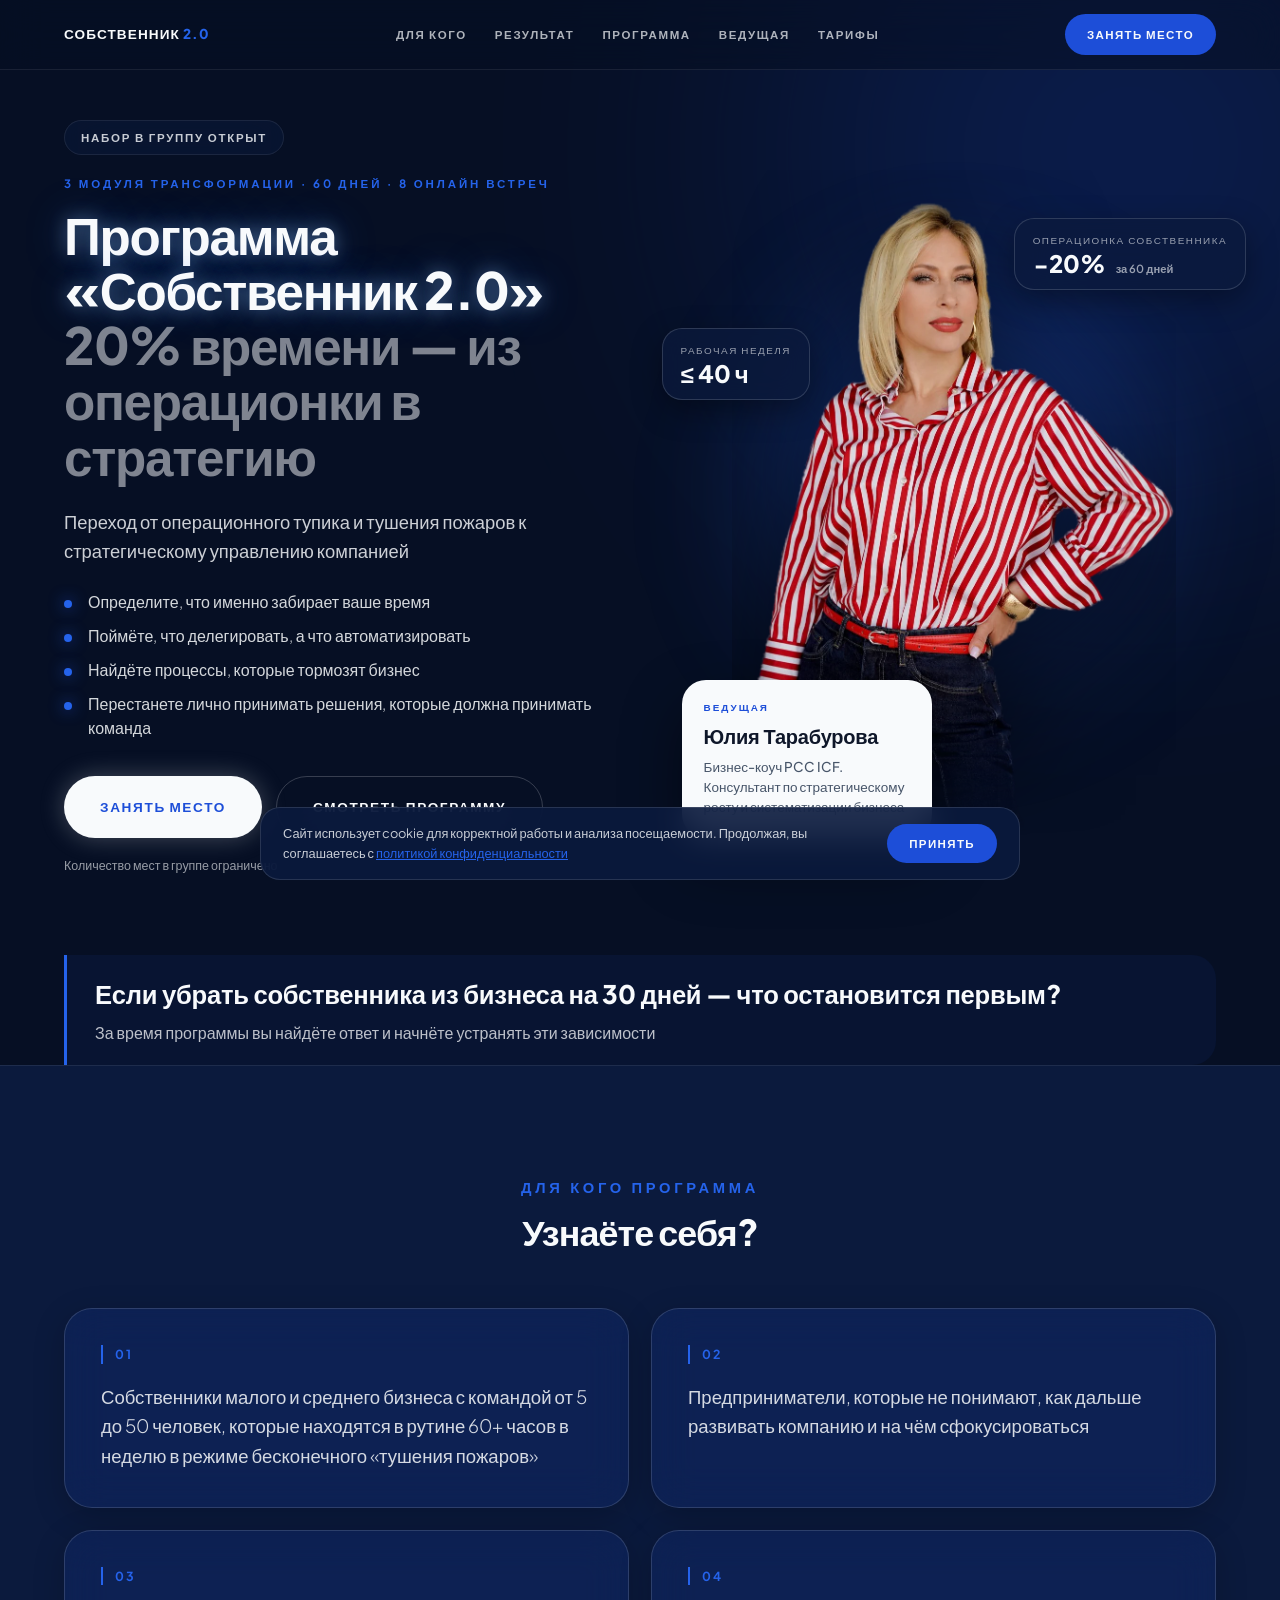
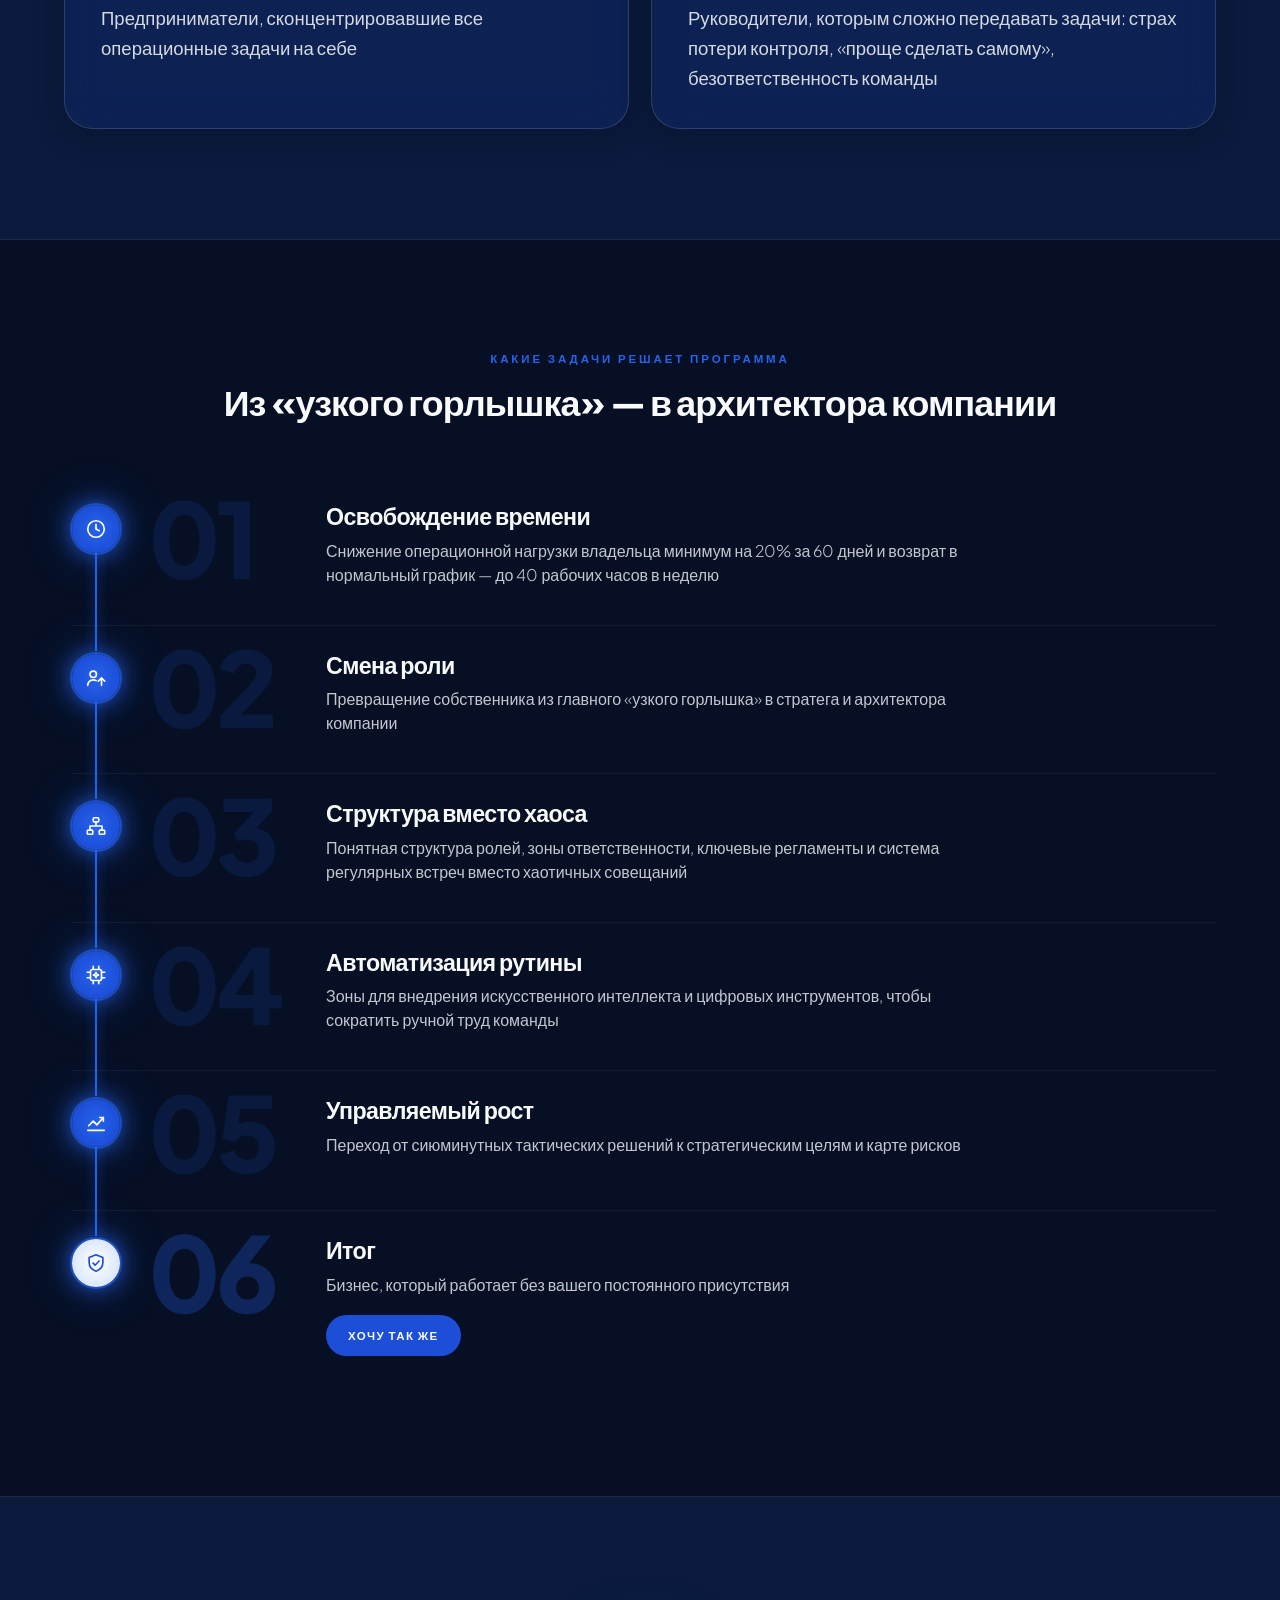
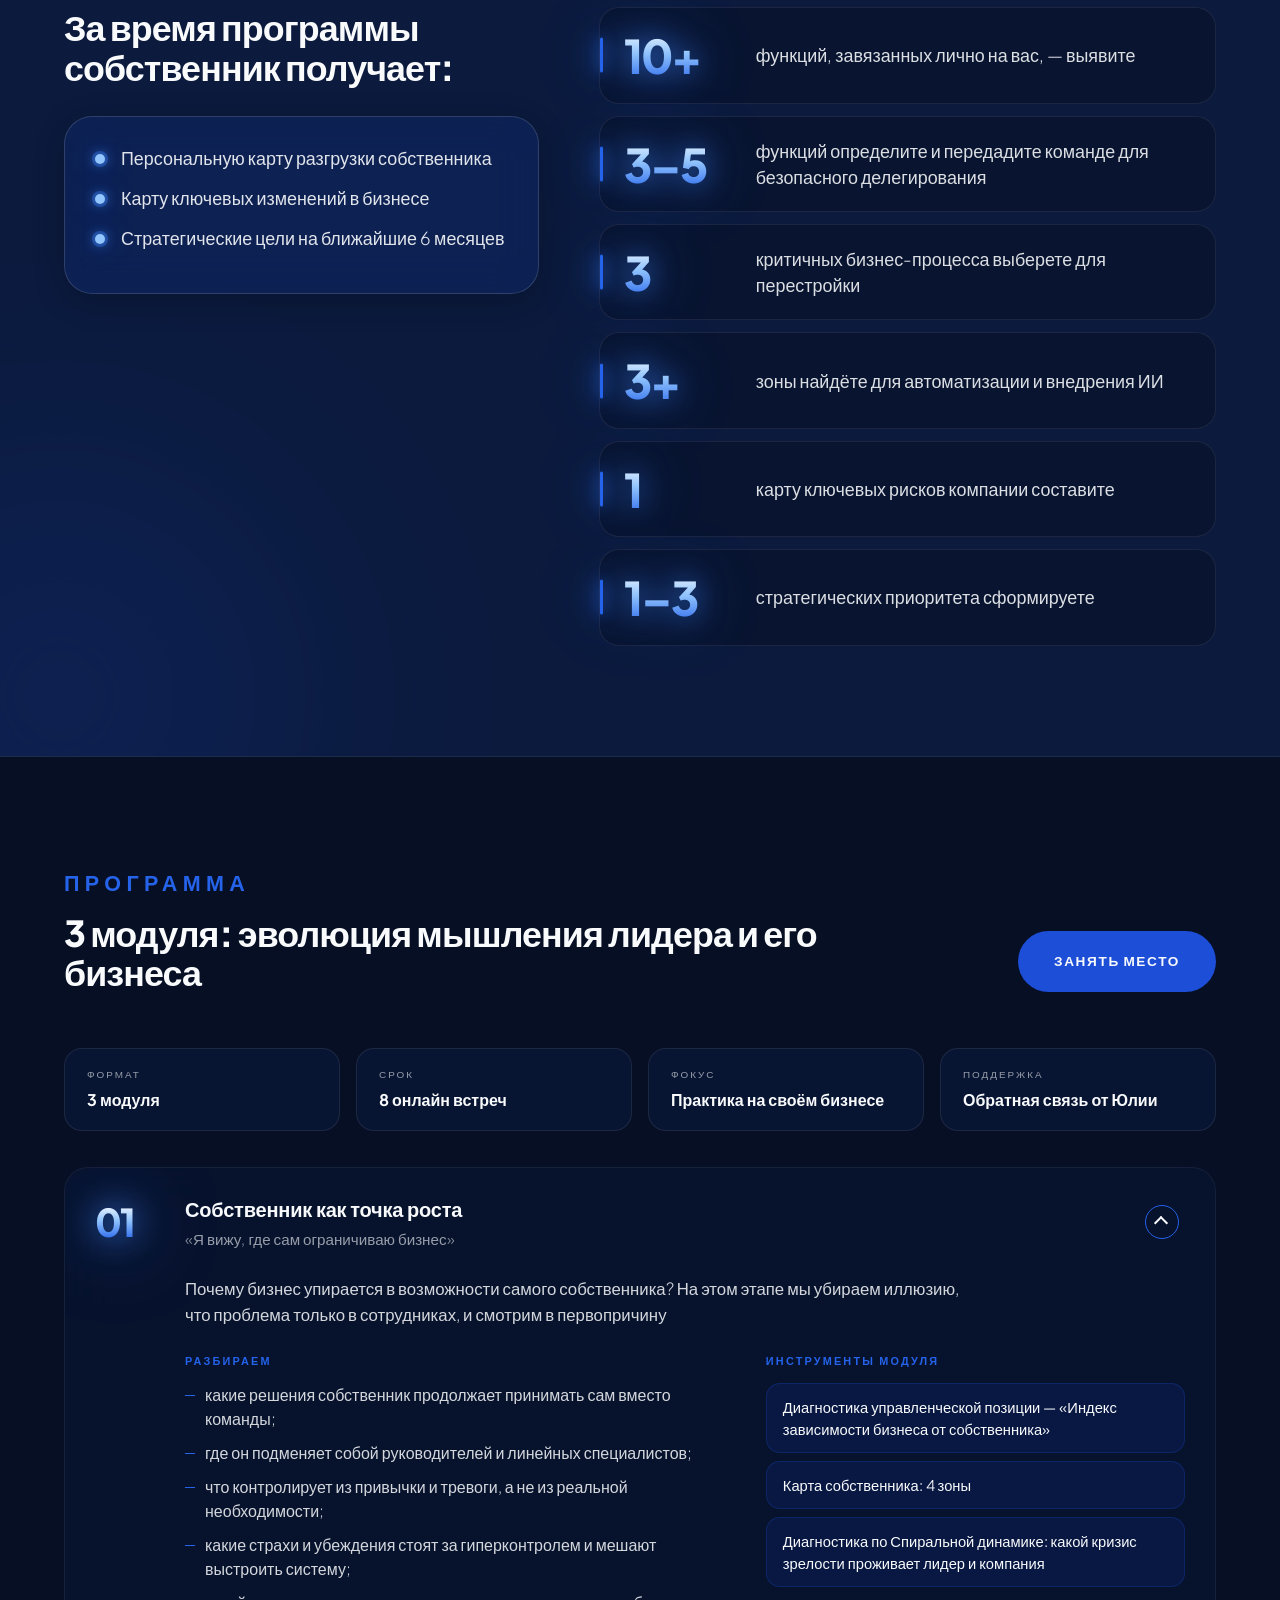
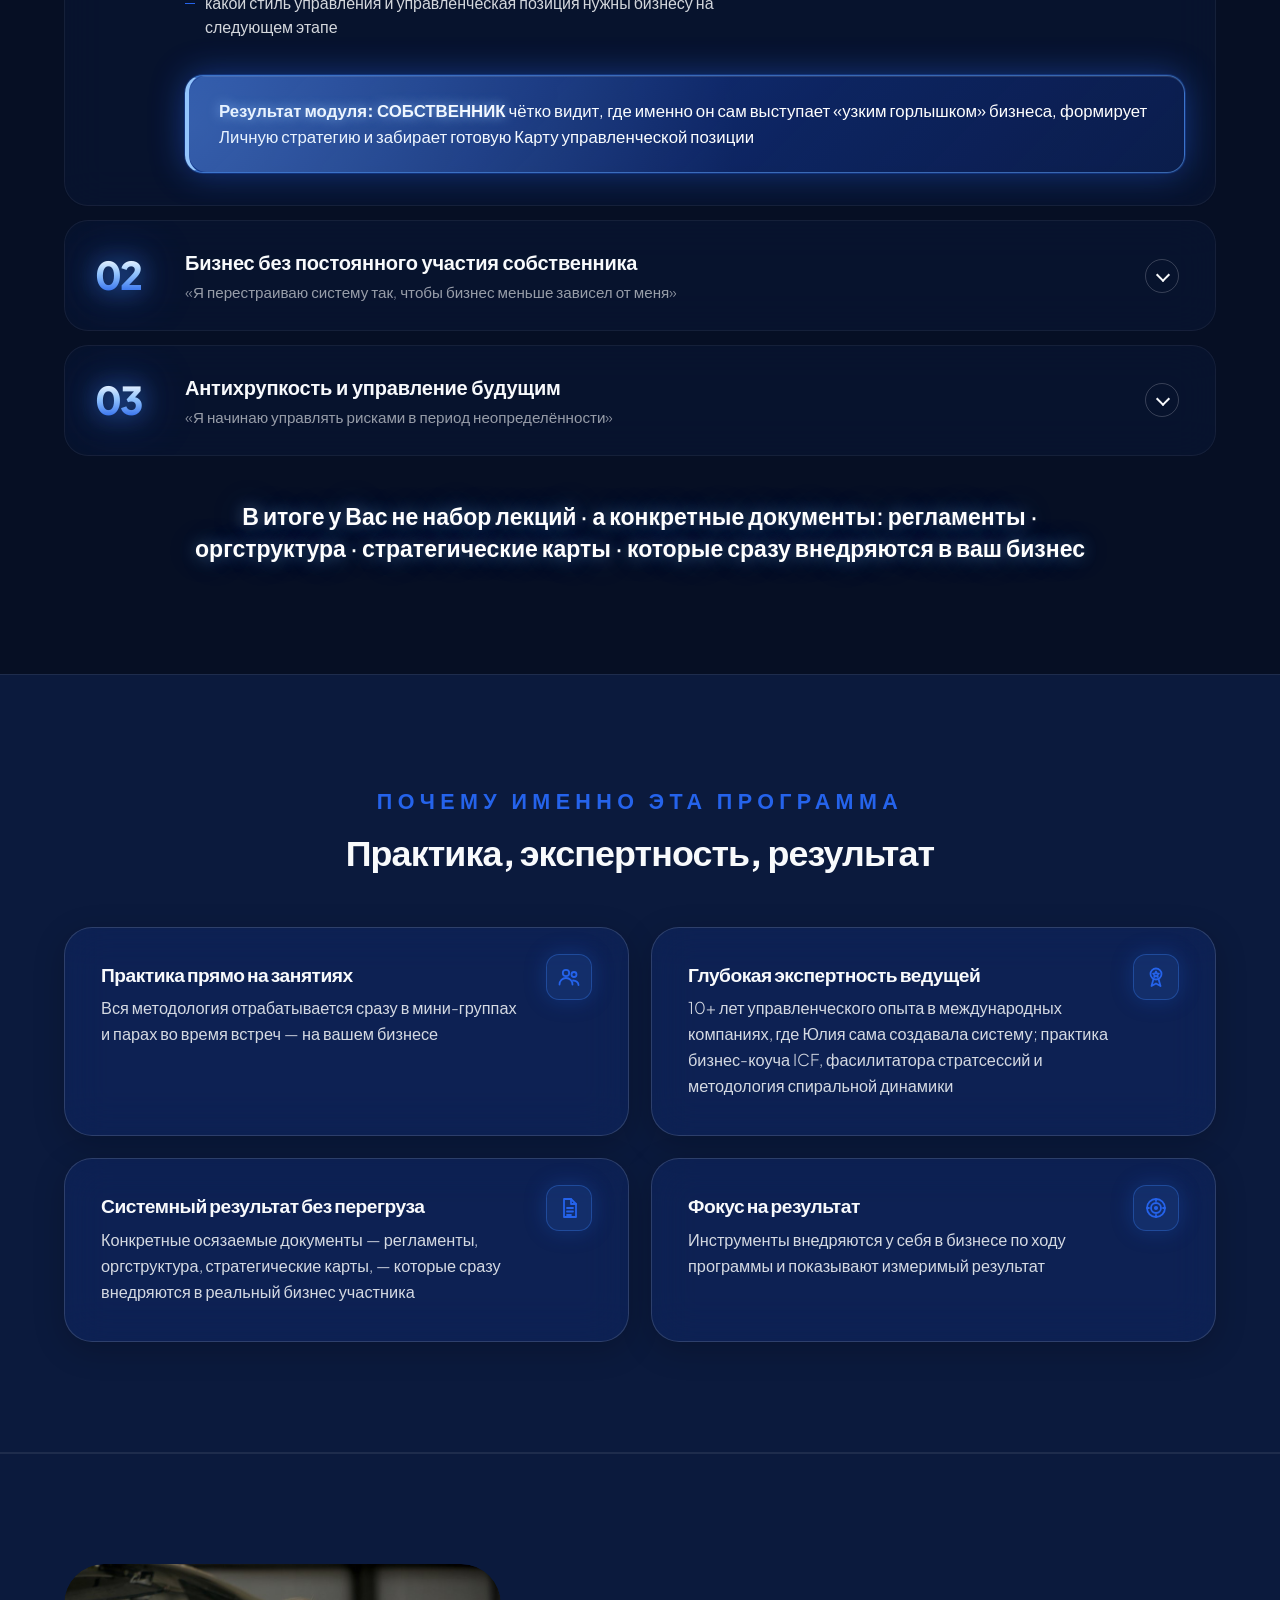
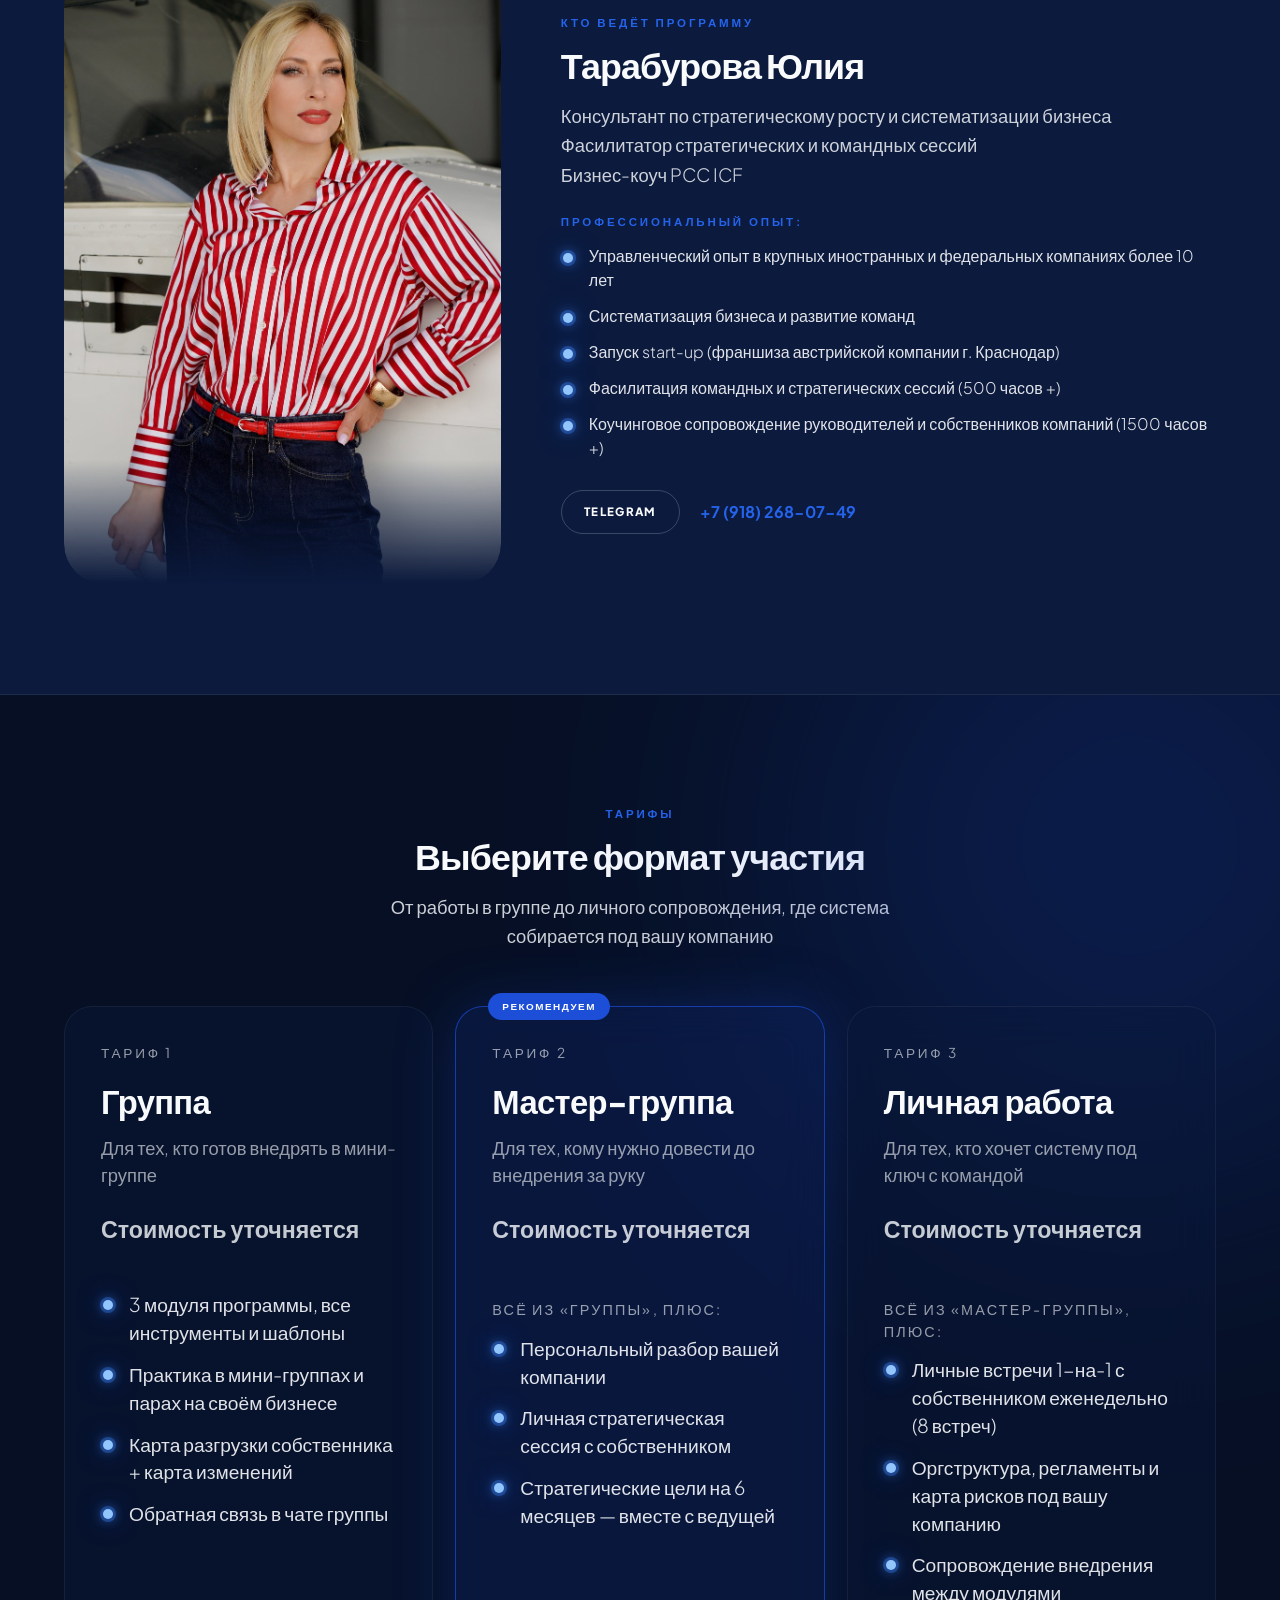
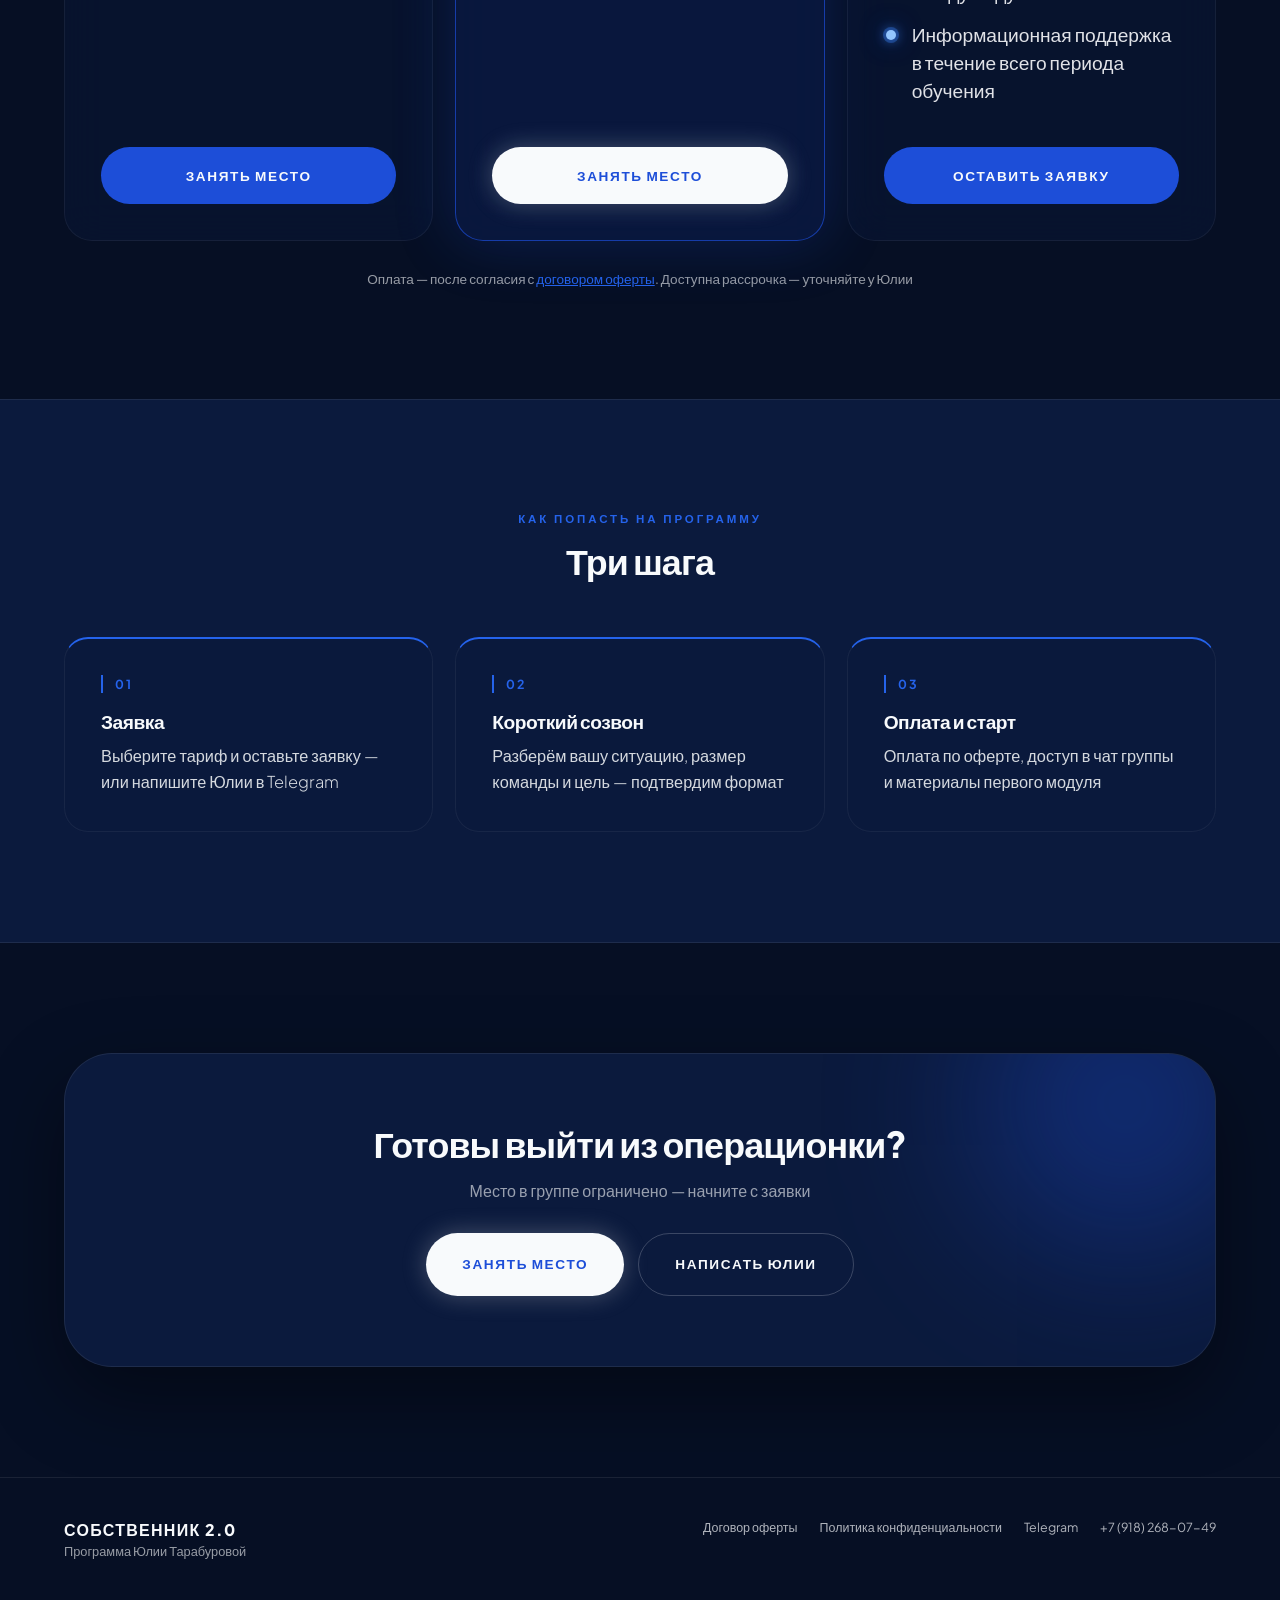
==== index.html @ 659647ad "middle dots" ====
<!DOCTYPE html>
<html lang="ru">
<head>
<meta charset="UTF-8">
<meta name="viewport" content="width=device-width, initial-scale=1.0">
<title>Программа «Собственник 2.0» — 20% времени из операционки в стратегию | Юлия Тарабурова</title>
<meta name="description" content="Программа «Собственник 2.0»: 3 модуля трансформации. Снижение операционной нагрузки владельца минимум на 20% за 60 дней. Ведущая — Юлия Тарабурова, бизнес-коуч PCC ICF.">
<link rel="preload" href="assets/fonts/PlusJakartaSans-latin.woff2" as="font" type="font/woff2" crossorigin>
<link rel="stylesheet" href="assets/fonts.css">
<link rel="stylesheet" href="assets/style.css">
</head>
<body>

<nav class="nav">
  <div class="wrap nav__in">
    <a href="#hero" class="nav__brand">Собственник <span>2.0</span></a>
    <div class="nav__links">
      <a href="#for">Для кого</a>
      <a href="#results">Результат</a>
      <a href="#program">Программа</a>
      <a href="#cases" data-nav="cases" hidden>Кейсы</a>
      <a href="#speaker">Ведущая</a>
      <a href="#tariffs">Тарифы</a>
    </div>
    <a href="#tariffs" class="btn btn--sm btn--primary nav__cta">Занять место</a>
    <button class="nav__burger" aria-label="Меню" data-burger><span></span><span></span><span></span></button>
  </div>
  <div class="nav__mobile" data-mobile>
    <a href="#for">Для кого</a>
    <a href="#results">Результат</a>
    <a href="#program">Программа</a>
    <a href="#cases" data-nav="cases" hidden>Кейсы</a>
    <a href="#speaker">Ведущая</a>
    <a href="#tariffs">Тарифы</a>
    <a href="#tariffs" class="btn btn--primary">Занять место</a>
  </div>
</nav>

<!-- HERO -->
<section id="hero" class="hero">
  <div class="glow glow--tr"></div>
  <div class="wrap hero__grid">
    <div class="hero__text">
      <div class="pill" data-start-pill>Программа для собственников</div>
      <div class="eyebrow">3 модуля трансформации · 60 дней · 8 онлайн встреч</div>
      <h1>Программа<br>«Собственник 2.0»<br><span class="muted">20% времени — из операционки в стратегию</span></h1>
      <p class="lead">Переход от операционного тупика и тушения пожаров к стратегическому управлению компанией</p>
      <ul class="hero__bullets">
        <li>Определите, что именно забирает ваше время</li>
        <li>Поймёте, что делегировать, а что автоматизировать</li>
        <li>Найдёте процессы, которые тормозят бизнес</li>
        <li>Перестанете лично принимать решения, которые должна принимать команда</li>
      </ul>
      <div class="hero__cta">
        <a href="#tariffs" class="btn btn--white">Занять место</a>
        <a href="#program" class="btn btn--ghost">Смотреть программу</a>
      </div>
      <div class="hero__note">Количество мест в группе ограничено</div>
    </div>

    <div class="hero__media">
      <img src="assets/julia_cut.webp" alt="Юлия Тарабурова" class="hero__photo">
      <div class="card card--speaker">
        <div class="card__eyebrow">Ведущая</div>
        <div class="card__title">Юлия Тарабурова</div>
        <div class="card__sub">Бизнес-коуч PCC ICF. Консультант по стратегическому росту и систематизации бизнеса</div>
      </div>
      <div class="chip chip--a">
        <div class="chip__label">Операционка собственника</div>
        <div class="chip__value">−20% <small>за 60 дней</small></div>
      </div>
      <div class="chip chip--b">
        <div class="chip__label">Рабочая неделя</div>
        <div class="chip__value">≤ 40 ч</div>
      </div>
    </div>
  </div>
</section>

<!-- QUESTION BAND -->
<section class="band">
  <div class="wrap">
    <div class="band__box">
      <div class="band__q">Если убрать собственника из бизнеса на 30 дней — что остановится первым?</div>
      <div class="band__a">За время программы вы найдёте ответ и начнёте устранять эти зависимости</div>
    </div>
  </div>
</section>

<!-- FOR WHOM -->
<section id="for" class="section section--card">
  <div class="wrap">
    <div class="section__head">
      <div class="eyebrow eyebrow--lg">Для кого программа</div>
      <h2>Узнаёте себя?</h2>
    </div>
    <div class="grid grid--2">
      <div class="glass glass--blue tile">
        <div class="tile__num">01</div>
        <p>Собственники малого и среднего бизнеса с командой от 5 до 50 человек, которые находятся в рутине 60+ часов в неделю в режиме бесконечного «тушения пожаров»</p>
      </div>
      <div class="glass glass--blue tile">
        <div class="tile__num">02</div>
        <p>Предприниматели, которые не понимают, как дальше развивать компанию и на чём сфокусироваться</p>
      </div>
      <div class="glass glass--blue tile">
        <div class="tile__num">03</div>
        <p>Предприниматели, сконцентрировавшие все операционные задачи на себе</p>
      </div>
      <div class="glass glass--blue tile">
        <div class="tile__num">04</div>
        <p>Руководители, которым сложно передавать задачи: страх потери контроля, «проще сделать самому», безответственность команды</p>
      </div>
    </div>
  </div>
</section>

<!-- TASKS -->
<section id="tasks" class="section">
  <div class="wrap">
    <div class="section__head">
      <div class="eyebrow">Какие задачи решает программа</div>
      <h2>Из «узкого горлышка» — в архитектора компании</h2>
    </div>
    <div class="timeline">
      <div class="tl__item">
        <div class="tl__icon" aria-hidden="true"><svg viewBox="0 0 24 24" fill="none" stroke="currentColor" stroke-width="1.8" stroke-linecap="round" stroke-linejoin="round"><circle cx="12" cy="12" r="9"/><path d="M12 7v5l3.5 2"/></svg></div>
        <div class="tl__num" aria-hidden="true">01</div>
        <div class="tl__body">
          <h3>Освобождение времени</h3>
          <p>Снижение операционной нагрузки владельца минимум на 20% за 60 дней и возврат в нормальный график — до 40 рабочих часов в неделю</p>
        </div>
      </div>
      <div class="tl__item">
        <div class="tl__icon" aria-hidden="true"><svg viewBox="0 0 24 24" fill="none" stroke="currentColor" stroke-width="1.8" stroke-linecap="round" stroke-linejoin="round"><circle cx="9" cy="8" r="3.5"/><path d="M3 20c0-3.3 2.7-6 6-6 1.2 0 2.3.3 3.2.9"/><path d="M18 20v-8"/><path d="M14.5 15.5 18 12l3.5 3.5"/></svg></div>
        <div class="tl__num" aria-hidden="true">02</div>
        <div class="tl__body">
          <h3>Смена роли</h3>
          <p>Превращение собственника из главного «узкого горлышка» в стратега и архитектора компании</p>
        </div>
      </div>
      <div class="tl__item">
        <div class="tl__icon" aria-hidden="true"><svg viewBox="0 0 24 24" fill="none" stroke="currentColor" stroke-width="1.8" stroke-linecap="round" stroke-linejoin="round"><rect x="9" y="3" width="6" height="4.5" rx="1.2"/><rect x="2.5" y="16.5" width="6" height="4.5" rx="1.2"/><rect x="15.5" y="16.5" width="6" height="4.5" rx="1.2"/><path d="M12 7.5V12M5.5 16.5V12h13v4.5"/></svg></div>
        <div class="tl__num" aria-hidden="true">03</div>
        <div class="tl__body">
          <h3>Структура вместо хаоса</h3>
          <p>Понятная структура ролей, зоны ответственности, ключевые регламенты и система регулярных встреч вместо хаотичных совещаний</p>
        </div>
      </div>
      <div class="tl__item">
        <div class="tl__icon" aria-hidden="true"><svg viewBox="0 0 24 24" fill="none" stroke="currentColor" stroke-width="1.8" stroke-linecap="round" stroke-linejoin="round"><rect x="6" y="6" width="12" height="12" rx="2"/><path d="M9 2.5v3.5M15 2.5v3.5M9 18v3.5M15 18v3.5M2.5 9h3.5M2.5 15h3.5M18 9h3.5M18 15h3.5"/><path d="M12 9.2l.9 1.9 1.9.9-1.9.9-.9 1.9-.9-1.9-1.9-.9 1.9-.9z"/></svg></div>
        <div class="tl__num" aria-hidden="true">04</div>
        <div class="tl__body">
          <h3>Автоматизация рутины</h3>
          <p>Зоны для внедрения искусственного интеллекта и цифровых инструментов, чтобы сократить ручной труд команды</p>
        </div>
      </div>
      <div class="tl__item">
        <div class="tl__icon" aria-hidden="true"><svg viewBox="0 0 24 24" fill="none" stroke="currentColor" stroke-width="1.8" stroke-linecap="round" stroke-linejoin="round"><path d="M3 20h18"/><path d="M4 15l5-5 4 4 7-8"/><path d="M16 6h4v4"/></svg></div>
        <div class="tl__num" aria-hidden="true">05</div>
        <div class="tl__body">
          <h3>Управляемый рост</h3>
          <p>Переход от сиюминутных тактических решений к стратегическим целям и карте рисков</p>
        </div>
      </div>
      <div class="tl__item tl__item--cta">
        <div class="tl__icon" aria-hidden="true"><svg viewBox="0 0 24 24" fill="none" stroke="currentColor" stroke-width="1.8" stroke-linecap="round" stroke-linejoin="round"><path d="M12 3l7.5 3v5.5c0 4.6-3.2 8-7.5 9.5C7.7 19.5 4.5 16.1 4.5 11.5V6z"/><path d="M8.8 12.2l2.2 2.2 4.4-4.6"/></svg></div>
        <div class="tl__num" aria-hidden="true">06</div>
        <div class="tl__body">
          <h3>Итог</h3>
          <p>Бизнес, который работает без вашего постоянного присутствия</p>
          <a href="#tariffs" class="btn btn--primary btn--sm">Хочу так же</a>
        </div>
      </div>
    </div>
</section>

<!-- RESULTS -->
<section id="results" class="section section--card">
  <div class="glow glow--bl"></div>
  <div class="wrap results">
    <div class="results__side">
      <h2>За время программы собственник получает:</h2>
      <div class="results__pack glass glass--blue">
        <ul class="check check--dots">
          <li>Персональную карту разгрузки собственника</li>
          <li>Карту ключевых изменений в бизнесе</li>
          <li>Стратегические цели на ближайшие 6 месяцев</li>
        </ul>
      </div>
    </div>
    <div class="results__list">
      <div class="row"><div class="row__num">10+</div><div class="row__text">функций, завязанных лично на вас, — выявите</div></div>
      <div class="row"><div class="row__num">3–5</div><div class="row__text">функций определите и передадите команде для безопасного делегирования</div></div>
      <div class="row"><div class="row__num">3</div><div class="row__text">критичных бизнес-процесса выберете для перестройки</div></div>
      <div class="row"><div class="row__num">3+</div><div class="row__text">зоны найдёте для автоматизации и внедрения ИИ</div></div>
      <div class="row"><div class="row__num">1</div><div class="row__text">карту ключевых рисков компании составите</div></div>
      <div class="row"><div class="row__num">1–3</div><div class="row__text">стратегических приоритета сформируете</div></div>
    </div>
  </div>
</section>

<!-- PROGRAM -->
<section id="program" class="section">
  <div class="wrap">
    <div class="section__head section__head--split">
      <div>
        <div class="eyebrow eyebrow--xl">Программа</div>
        <h2>3 модуля: эволюция мышления лидера и его бизнеса</h2>
      </div>
      <a href="#tariffs" class="btn btn--primary">Занять место</a>
    </div>

    <div class="facts">
      <div class="fact"><div class="fact__label">Формат</div><div class="fact__value">3 модуля</div></div>
      <div class="fact"><div class="fact__label">Срок</div><div class="fact__value">8 онлайн встреч</div></div>
      <div class="fact"><div class="fact__label">Фокус</div><div class="fact__value">Практика на своём бизнесе</div></div>
      <div class="fact"><div class="fact__label">Поддержка</div><div class="fact__value">Обратная связь от Юлии</div></div>
    </div>

    <div class="modules">

      <details class="module glass" open>
        <summary>
          <span class="module__idx">01</span>
          <span class="module__head">
            <span class="module__title">Собственник как точка роста</span>
            <span class="module__quote">«Я вижу, где сам ограничиваю бизнес»</span>
          </span>
          <span class="module__arrow"></span>
        </summary>
        <div class="module__body">
          <p class="module__intro">Почему бизнес упирается в возможности самого собственника? На этом этапе мы убираем иллюзию, что проблема только в сотрудниках, и смотрим в первопричину</p>
          <div class="module__cols">
            <div>
              <div class="module__label">Разбираем</div>
              <ul class="dash">
                <li>какие решения собственник продолжает принимать сам вместо команды;</li>
                <li>где он подменяет собой руководителей и линейных специалистов;</li>
                <li>что контролирует из привычки и тревоги, а не из реальной необходимости;</li>
                <li>какие страхи и убеждения стоят за гиперконтролем и мешают выстроить систему;</li>
                <li>какой стиль управления и управленческая позиция нужны бизнесу на следующем этапе</li>
              </ul>
            </div>
            <div>
              <div class="module__label">Инструменты модуля</div>
              <ul class="tools">
                <li>Диагностика управленческой позиции — «Индекс зависимости бизнеса от собственника»</li>
                <li>Карта собственника: 4 зоны</li>
                <li>Диагностика по Спиральной динамике: какой кризис зрелости проживает лидер и компания</li>
              </ul>
            </div>
          </div>
          <div class="module__result"><b>Результат модуля: СОБСТВЕННИК</b> чётко видит, где именно он сам выступает «узким горлышком» бизнеса, формирует Личную стратегию и забирает готовую Карту управленческой позиции</div>
        </div>
      </details>

      <details class="module glass">
        <summary>
          <span class="module__idx">02</span>
          <span class="module__head">
            <span class="module__title">Бизнес без постоянного участия собственника</span>
            <span class="module__quote">«Я перестраиваю систему так, чтобы бизнес меньше зависел от меня»</span>
          </span>
          <span class="module__arrow"></span>
        </summary>
        <div class="module__body">
          <p class="module__intro">Что конкретно нужно изменить в процессах, чтобы компания перестала ждать указаний по каждому шагу и начала двигаться к целям самостоятельно?</p>
          <div class="module__cols">
            <div>
              <div class="module__label">Разбираем и внедряем</div>
              <ul class="dash">
                <li><b>Делегирование.</b> Практика «Матрица делегирования собственника»</li>
                <li><b>Постановка задач.</b> Почему сотрудники приходят с вопросом «а что делать дальше?»</li>
                <li><b>Бизнес-процессы.</b> Карта зависимости бизнеса: что остановится, если собственник уйдёт в отпуск на 30 дней</li>
                <li><b>ИИ и автоматизация.</b> 5–7 зон, где бизнес платит дорогим человеческим временем за рутину</li>
              </ul>
            </div>
            <div>
              <div class="module__label">Инструменты модуля</div>
              <ul class="tools">
                <li>Матрица делегирования задач</li>
                <li>Карта зависимости бизнеса от первого лица</li>
                <li>Аудит критических бизнес-процессов</li>
                <li>Карта внедрения ИИ и автоматизации</li>
              </ul>
            </div>
          </div>
          <div class="module__result"><b>Результат модуля: ОЦИФРОВАННЫЙ</b> список функций, которые собственник передаёт команде, готовые стандарты работы и понятная схема снижения нагрузки на 20–30%</div>
        </div>
      </details>

      <details class="module glass">
        <summary>
          <span class="module__idx">03</span>
          <span class="module__head">
            <span class="module__title">Антихрупкость и управление будущим</span>
            <span class="module__quote">«Я начинаю управлять рисками в период неопределённости»</span>
          </span>
          <span class="module__arrow"></span>
        </summary>
        <div class="module__body">
          <p class="module__intro">Как принимать сильные стратегические решения, когда невозможно знать наверняка, что произойдёт на рынке завтра?</p>
          <div class="module__cols">
            <div>
              <div class="module__label">Разбираем и внедряем</div>
              <ul class="dash">
                <li>Работа с рисками и стресс-тест устойчивости бизнеса</li>
                <li>Управленческая ретроспектива: анализ прошлых решений, чтобы не наступать на те же грабли</li>
                <li>Синхронизация команды через систему целей</li>
              </ul>
            </div>
            <div>
              <div class="module__label">Инструменты модуля</div>
              <ul class="tools">
                <li>Карта ключевых рисков компании</li>
                <li>Стресс-тест бизнес-модели</li>
                <li>Матрица ретроспективы управленческих решений</li>
                <li>Фреймворк целей на квартал и год</li>
              </ul>
            </div>
          </div>
          <div class="module__result"><b>Результат модуля: НОВАЯ РОЛЬ СОБСТВЕННИКА</b> — архитектор и стратег: 1–3 ключевых приоритета развития, анализ рисков, измеримые метрики и план действий на следующий период</div>
        </div>
      </details>

    </div>

    <p class="program__after">В итоге у Вас не набор лекций · а конкретные документы: регламенты · оргструктура · стратегические карты · которые сразу внедряются в ваш бизнес</p>
  </div>
</section>

<!-- WHY -->
<section id="why" class="section section--card">
  <div class="wrap">
    <div class="section__head">
      <div class="eyebrow eyebrow--xl">Почему именно эта программа</div>
      <h2>Практика, экспертность, результат</h2>
    </div>
    <div class="grid grid--2">
      <div class="glass glass--blue tile">
        <div class="tile__icon" aria-hidden="true"><svg viewBox="0 0 24 24" fill="none" stroke="currentColor" stroke-width="1.8" stroke-linecap="round" stroke-linejoin="round"><circle cx="9" cy="8" r="3.2"/><circle cx="17" cy="9.5" r="2.5"/><path d="M2.5 19.5c0-3.6 2.9-6.5 6.5-6.5s6.5 2.9 6.5 6.5"/><path d="M16 15.5c3 0 5.5 2 5.5 4.5"/></svg></div>
        <h3>Практика прямо на занятиях</h3>
        <p>Вся методология отрабатывается сразу в мини-группах и парах во время встреч — на вашем бизнесе</p>
      </div>
      <div class="glass glass--blue tile">
        <div class="tile__icon" aria-hidden="true"><svg viewBox="0 0 24 24" fill="none" stroke="currentColor" stroke-width="1.8" stroke-linecap="round" stroke-linejoin="round"><circle cx="12" cy="9" r="5.5"/><path d="M9.5 14l-2 7 4.5-2.5L16.5 21l-2-7"/><path d="M12 6.5l.9 1.8 2 .3-1.45 1.4.35 2-1.8-.95-1.8.95.35-2L9.1 8.6l2-.3z"/></svg></div>
        <h3>Глубокая экспертность ведущей</h3>
        <p>10+ лет управленческого опыта в международных компаниях, где Юлия сама создавала систему; практика бизнес-коуча ICF, фасилитатора стратсессий и методология спиральной динамики</p>
      </div>
      <div class="glass glass--blue tile">
        <div class="tile__icon" aria-hidden="true"><svg viewBox="0 0 24 24" fill="none" stroke="currentColor" stroke-width="1.8" stroke-linecap="round" stroke-linejoin="round"><path d="M7 3h7l5 5v13H7z"/><path d="M14 3v5h5"/><path d="M10 12h6M10 15.5h6M10 19h4"/></svg></div>
        <h3>Системный результат без перегруза</h3>
        <p>Конкретные осязаемые документы — регламенты, оргструктура, стратегические карты, — которые сразу внедряются в реальный бизнес участника</p>
      </div>
      <div class="glass glass--blue tile">
        <div class="tile__icon" aria-hidden="true"><svg viewBox="0 0 24 24" fill="none" stroke="currentColor" stroke-width="1.8" stroke-linecap="round" stroke-linejoin="round"><circle cx="12" cy="12" r="9"/><circle cx="12" cy="12" r="5"/><circle cx="12" cy="12" r="1.2" fill="currentColor"/><path d="M12 3v2M12 19v2M3 12h2M19 12h2"/></svg></div>
        <h3>Фокус на результат</h3>
        <p>Инструменты внедряются у себя в бизнесе по ходу программы и показывают измеримый результат</p>
      </div>
    </div>
  </div>
</section>

<!-- CASES (рендерится из CASES в config.js; пусто — секция скрыта) -->
<section id="cases" class="section" hidden data-section="cases">
  <div class="wrap">
    <div class="section__head">
      <div class="eyebrow">Кейсы</div>
      <h2>Что меняется у собственников после программы</h2>
    </div>
    <div class="grid grid--3" data-cases-grid></div>
  </div>
</section>

<!-- SPEAKER -->
<section id="speaker" class="section section--card">
  <div class="wrap speaker">
    <div class="speaker__photo">
      <img src="assets/julia.jpg" alt="Юлия Тарабурова" loading="lazy">
    </div>
    <div class="speaker__text">
      <div class="eyebrow">Кто ведёт программу</div>
      <h2>Тарабурова Юлия</h2>
      <p class="lead">Консультант по стратегическому росту и систематизации бизнеса<br>Фасилитатор стратегических и командных сессий<br>Бизнес-коуч PCC ICF</p>
      <div class="speaker__label">Профессиональный опыт:</div>
      <ul class="check check--dots">
        <li>Управленческий опыт в крупных иностранных и федеральных компаниях более 10 лет</li>
        <li>Систематизация бизнеса и развитие команд</li>
        <li>Запуск start-up (франшиза австрийской компании г. Краснодар)</li>
        <li>Фасилитация командных и стратегических сессий (500 часов +)</li>
        <li>Коучинговое сопровождение руководителей и собственников компаний (1500 часов +)</li>
      </ul>
      <div class="speaker__contacts">
        <a href="#" data-link="telegram" class="btn btn--ghost btn--sm">Telegram</a>
        <a href="#" data-link="phone" class="speaker__phone"></a>
      </div>
    </div>
  </div>
</section>

<!-- TARIFFS -->
<section id="tariffs" class="section">
  <div class="glow glow--tr"></div>
  <div class="wrap">
    <div class="section__head">
      <div class="eyebrow">Тарифы</div>
      <h2>Выберите формат участия</h2>
      <p class="lead lead--center">От работы в группе до личного сопровождения, где система собирается под вашу компанию</p>
    </div>
    <div class="grid grid--3 tariffs" data-tariffs></div>
    <p class="tariffs__note">Оплата — после согласия с <a href="oferta.html" target="_blank">договором оферты</a>. Доступна рассрочка — уточняйте у Юлии</p>
  </div>
</section>

<!-- STEPS -->
<section id="steps" class="section section--card">
  <div class="wrap">
    <div class="section__head">
      <div class="eyebrow">Как попасть на программу</div>
      <h2>Три шага</h2>
    </div>
    <div class="grid grid--3">
      <div class="glass tile tile--top">
        <div class="tile__num">01</div>
        <h3>Заявка</h3>
        <p>Выберите тариф и оставьте заявку — или напишите Юлии в Telegram</p>
      </div>
      <div class="glass tile tile--top">
        <div class="tile__num">02</div>
        <h3>Короткий созвон</h3>
        <p>Разберём вашу ситуацию, размер команды и цель — подтвердим формат</p>
      </div>
      <div class="glass tile tile--top">
        <div class="tile__num">03</div>
        <h3>Оплата и старт</h3>
        <p>Оплата по оферте, доступ в чат группы и материалы первого модуля</p>
      </div>
    </div>
  </div>
</section>

<!-- FINAL CTA -->
<section class="section">
  <div class="wrap">
    <div class="final">
      <div class="glow glow--final"></div>
      <h2>Готовы выйти из операционки?</h2>
      <p>Место в группе ограничено — начните с заявки</p>
      <div class="final__btns">
        <a href="#tariffs" class="btn btn--white">Занять место</a>
        <a href="#" data-link="telegram" class="btn btn--ghost">Написать Юлии</a>
      </div>
    </div>
  </div>
</section>

<footer class="footer">
  <div class="wrap footer__in">
    <div>
      <div class="footer__brand">Собственник 2.0</div>
      <div class="footer__sub">Программа Юлии Тарабуровой</div>
    </div>
    <div class="footer__links">
      <a href="oferta.html" target="_blank">Договор оферты</a>
      <a href="policy.html" target="_blank">Политика конфиденциальности</a>
      <a href="#" data-link="telegram">Telegram</a>
      <a href="#" data-link="phone"></a>
    </div>
    <div class="footer__legal" data-legal></div>
  </div>
</footer>

<!-- PAYMENT MODAL -->
<div class="modal" data-modal hidden>
  <div class="modal__backdrop" data-modal-close></div>
  <div class="modal__box glass">
    <button class="modal__close" data-modal-close aria-label="Закрыть">×</button>
    <div class="card__eyebrow">Оформление участия</div>
    <div class="modal__title" data-modal-tariff></div>
    <div class="modal__price" data-modal-price></div>
    <label class="consent">
      <input type="checkbox" data-consent>
      <span>Я ознакомлен(а) и согласен(на) с <a href="oferta.html" target="_blank">договором оферты</a> и <a href="policy.html" target="_blank">политикой конфиденциальности</a></span>
    </label>
    <button class="btn btn--primary btn--full" data-pay disabled>Перейти к оплате</button>
    <a href="#" data-link="telegram" class="modal__alt">Или напишите Юлии в Telegram — подберём формат и рассрочку</a>
  </div>
</div>

<!-- COOKIES -->
<div class="cookie" data-cookie hidden>
  <span>Сайт использует cookie для корректной работы и анализа посещаемости. Продолжая, вы соглашаетесь с <a href="policy.html" target="_blank">политикой конфиденциальности</a></span>
  <button class="btn btn--sm btn--primary" data-cookie-ok>Принять</button>
</div>

<script src="assets/config.js"></script>
<script src="assets/app.js"></script>
</body>
</html>
---- assets/fonts.css ----
/* локальный шрифт (Google Fonts, variable) */
/* latin */
@font-face {
  font-family: 'Plus Jakarta Sans';
  font-style: normal;
  font-weight: 300 800;
  font-display: swap;
  src: url(fonts/PlusJakartaSans-latin.woff2) format('woff2');
  unicode-range: U+0000-00FF, U+0131, U+0152-0153, U+02BB-02BC, U+02C6, U+02DA, U+02DC, U+0304, U+0308, U+0329, U+2000-206F, U+20AC, U+2122, U+2191, U+2193, U+2212, U+2215, U+FEFF, U+FFFD;
}
---- assets/style.css ----
:root {
  --dark: #060F24;
  --card: #0B1A3D;
  --primary: #1D4ED8;
  --primary-2: #2563EB;
  --light: #F8FAFC;
  --muted: rgba(248, 250, 252, 0.6);
  --line: rgba(248, 250, 252, 0.08);
  --r: 28px;
  /* как на practikum15sent: латиница — Plus Jakarta Sans, кириллица — системный фолбэк (Windows: Arial Black / Arial) */
  --font: "Plus Jakarta Sans", -apple-system, BlinkMacSystemFont, sans-serif;
}
* { box-sizing: border-box; margin: 0; padding: 0; }
html { scroll-behavior: smooth; }
body {
  background: var(--dark);
  color: var(--light);
  font-family: var(--font);
  -webkit-font-smoothing: antialiased;
  line-height: 1.5;
  overflow-x: hidden;
}
img { display: block; max-width: 100%; }
a { color: inherit; text-decoration: none; }
ul { list-style: none; }
[hidden] { display: none !important; }
::selection { background: var(--primary); color: #fff; }

.wrap { max-width: 1200px; margin: 0 auto; padding: 0 24px; width: 100%; }

h1, h2, h3 { font-weight: 800; letter-spacing: -0.025em; line-height: 1.1; }
h1 { font-size: clamp(1.8rem, 4vw, 3.4rem); margin-bottom: 24px; line-height: 1.08; }
h2 { font-size: clamp(1.45rem, 2.8vw, 2.4rem); margin-bottom: 16px; }
h3 { font-size: 1.2rem; margin-bottom: 10px; }
.muted { color: rgba(248, 250, 252, 0.5); }
.hero h1 { text-shadow: 0 0 18px rgba(147, 197, 253, .45), 0 0 40px rgba(59, 130, 246, .35); }
.hero h1 .muted { text-shadow: none; }
.lead { font-size: 1.15rem; font-weight: 300; color: rgba(248, 250, 252, 0.82); max-width: 560px; line-height: 1.6; }
.lead--center { margin: 0 auto; text-align: center; }
.eyebrow { font-size: 0.72rem; font-weight: 700; letter-spacing: 0.25em; text-transform: uppercase; color: var(--primary-2); margin-bottom: 14px; }
.eyebrow--lg { font-size: 0.92rem; }
.eyebrow--xl { font-size: calc(0.72rem + 10px); }
.pill {
  display: inline-block; padding: 8px 16px; border-radius: 999px; font-size: 0.72rem; font-weight: 600;
  letter-spacing: 0.15em; text-transform: uppercase; color: rgba(248, 250, 252, 0.8); margin-bottom: 20px;
  background: rgba(11, 26, 61, 0.5); border: 1px solid rgba(248, 250, 252, 0.08); backdrop-filter: blur(20px);
}

/* Buttons */
.btn {
  display: inline-flex; align-items: center; justify-content: center; gap: 10px;
  padding: 20px 36px; border-radius: 999px; font-weight: 800; font-size: 0.85rem; letter-spacing: 0.12em; text-transform: uppercase;
  border: 0; cursor: pointer; font-family: var(--font); transition: all .3s cubic-bezier(.16, 1, .3, 1); white-space: nowrap;
}
.btn--sm { padding: 12px 22px; font-size: 0.72rem; }
.btn--full { width: 100%; }
.btn--primary { background: var(--primary); color: var(--light); }
.btn--primary:hover { background: var(--primary-2); box-shadow: 0 0 35px rgba(29, 78, 216, .5); transform: translateY(-2px); }
.btn--primary:disabled { opacity: .4; cursor: not-allowed; transform: none; box-shadow: none; }
.btn--white { background: var(--light); color: var(--primary); box-shadow: 0 0 25px rgba(248, 250, 252, .25); }
.btn--white:hover { background: #fff; color: var(--primary-2); box-shadow: 0 0 40px rgba(248, 250, 252, .55); transform: translateY(-2px); }
.btn--ghost { background: transparent; color: var(--light); border: 1px solid rgba(248, 250, 252, .2); }
.btn--ghost:hover { border-color: var(--primary-2); color: var(--primary-2); transform: translateY(-2px); }

/* Glass */
.glass {
  background: rgba(11, 26, 61, .4); backdrop-filter: blur(20px); -webkit-backdrop-filter: blur(20px);
  border: 1px solid rgba(248, 250, 252, .06); border-radius: var(--r);
}
.glass--blue {
  background: rgba(29, 78, 216, .14); border: 1px solid rgba(248, 250, 252, .14);
  box-shadow: 0 8px 32px rgba(0, 0, 0, .2);
}
.glow { position: absolute; border-radius: 50%; background: var(--primary); pointer-events: none; filter: blur(140px); }
.glow--tr { top: -200px; right: -200px; width: 700px; height: 700px; opacity: .22; }
.glow--bl { bottom: -200px; left: -200px; width: 520px; height: 520px; opacity: .12; filter: blur(120px); }
.glow--final { top: -100px; right: -60px; width: 300px; height: 300px; opacity: .35; filter: blur(80px); }

/* NAV */
.nav {
  position: fixed; top: 0; left: 0; width: 100%; z-index: 50;
  background: rgba(6, 15, 36, .55); backdrop-filter: blur(20px); -webkit-backdrop-filter: blur(20px);
  border-bottom: 1px solid var(--line);
}
.nav__in { display: flex; align-items: center; justify-content: space-between; padding-top: 14px; padding-bottom: 14px; gap: 20px; }
.nav__brand { font-weight: 800; letter-spacing: .08em; text-transform: uppercase; font-size: .85rem; }
.nav__brand span { color: var(--primary-2); }
.nav__links { display: flex; gap: 28px; font-size: .72rem; font-weight: 600; letter-spacing: .14em; text-transform: uppercase; color: rgba(248, 250, 252, .7); }
.nav__links a:hover { color: var(--primary-2); }
.nav__burger { display: none; background: none; border: 0; width: 34px; height: 30px; flex-direction: column; justify-content: space-around; cursor: pointer; }
.nav__burger span { display: block; height: 2px; background: var(--light); border-radius: 2px; }
.nav__mobile { display: none; flex-direction: column; gap: 16px; padding: 12px 24px 24px; font-size: .85rem; font-weight: 600; letter-spacing: .1em; text-transform: uppercase; }
.nav__mobile.is-open { display: flex; }
@media (max-width: 900px) {
  .nav__links, .nav__cta { display: none; }
  .nav__burger { display: flex; }
}

/* HERO */
.hero { position: relative; min-height: 100vh; display: flex; align-items: center; padding: 120px 0 60px; overflow: hidden; }
.hero__grid { display: grid; grid-template-columns: 1.05fr .95fr; gap: 48px; align-items: center; position: relative; z-index: 2; }
.hero__bullets { margin: 24px 0 36px; display: grid; gap: 10px; }
.hero__bullets li { position: relative; padding-left: 24px; color: rgba(248, 250, 252, .85); font-weight: 300; }
.hero__bullets li::before { content: ""; position: absolute; left: 0; top: 10px; width: 8px; height: 8px; border-radius: 50%; background: var(--primary-2); box-shadow: 0 0 15px rgba(29, 78, 216, .9); }
.hero__cta { display: flex; gap: 14px; flex-wrap: wrap; }
.hero__note { margin-top: 18px; font-size: .78rem; color: var(--muted); }
.hero__media { position: relative; height: 640px; display: flex; justify-content: center; align-items: flex-end; padding: 0 40px; }
/* фото — вырезанная фигура (julia_cut.webp), стоит на синем свечении */
.hero__media::before { content: ""; position: absolute; inset: 12% 6% 4%; border-radius: 50%; z-index: 0; pointer-events: none;
  background: radial-gradient(circle at 50% 40%, rgba(37, 99, 235, .55), rgba(37, 99, 235, .15) 45%, transparent 70%); filter: blur(50px); }
.hero__photo { height: 104%; margin-bottom: -4%; width: auto; max-width: 100%; object-fit: contain; object-position: bottom; position: relative; z-index: 1;
  filter: drop-shadow(0 30px 60px rgba(0, 0, 0, .6));
  -webkit-mask-image: linear-gradient(to bottom, #000 82%, transparent 100%); mask-image: linear-gradient(to bottom, #000 82%, transparent 100%); }
.card { background: var(--light); color: #0f172a; border-radius: 24px; padding: 20px 22px; box-shadow: 0 25px 60px rgba(0, 0, 0, .45); }
.card__eyebrow { font-size: .62rem; font-weight: 800; letter-spacing: .2em; text-transform: uppercase; color: var(--primary); margin-bottom: 6px; }
.card__title { font-weight: 800; font-size: 1.25rem; letter-spacing: -.01em; margin-bottom: 6px; }
.card__sub { font-size: .845rem; color: #475569; font-weight: 500; line-height: 1.5; }
.card--speaker { position: absolute; left: -10px; bottom: -20px; max-width: 250px; z-index: 3; }
.chip { position: absolute; z-index: 3; padding: 14px 18px; border-radius: 20px; background: rgba(11, 26, 61, .75); border: 1px solid rgba(248, 250, 252, .15); backdrop-filter: blur(16px); box-shadow: 0 10px 30px rgba(0, 0, 0, .35); }
.chip__label { font-size: .62rem; text-transform: uppercase; letter-spacing: .15em; color: var(--muted); margin-bottom: 4px; }
.chip__value { font-size: 1.5rem; font-weight: 800; color: var(--light); line-height: 1; }
.chip__value small { font-size: .7rem; font-weight: 600; color: var(--muted); margin-left: 6px; }
.chip--a { top: 40px; right: -30px; }
.chip--b { top: 150px; left: -30px; }
@media (max-width: 900px) {
  .hero { padding-top: 100px; min-height: auto; }
  .hero__grid { grid-template-columns: 1fr; }
  /* мобайл: чипы над фото, карточка под фото — ничего не перекрывает лицо */
  .hero__media { height: auto; margin: 20px 0 0; padding: 0; display: flex; flex-wrap: wrap; gap: 12px; justify-content: flex-start; align-items: stretch; }
  .hero__photo { order: 2; width: auto; max-width: 86%; margin: 0 auto; height: auto; max-height: 440px;
    -webkit-mask-image: linear-gradient(to bottom, #000 70%, transparent 98%); mask-image: linear-gradient(to bottom, #000 70%, transparent 98%); }
  .hero__media::before { inset: 20% 10% 0; }
  .chip { position: static; flex: 1 1 auto; }
  .chip--a { order: 1; }
  .chip--b { order: 0; }
  .card--speaker { position: static; order: 3; max-width: none; width: 100%; }
}

/* BAND */
.band { padding: 20px 0 0; }
.band__box { border-left: 3px solid var(--primary-2); padding: 20px 28px; background: rgba(29, 78, 216, .08); border-radius: 0 24px 24px 0; }
.band__q { font-size: clamp(1.15rem, 2.2vw, 1.6rem); font-weight: 800; letter-spacing: -.01em; margin-bottom: 8px; }
.band__a { color: rgba(248, 250, 252, .75); font-weight: 300; }

/* SECTIONS */
.section { position: relative; padding: 110px 0; overflow: hidden; }
.section--card { background: var(--card); border-top: 1px solid var(--line); border-bottom: 1px solid var(--line); }
.section__head { text-align: center; margin-bottom: 56px; }
.section__head--split { text-align: left; display: flex; justify-content: space-between; align-items: flex-end; gap: 24px; flex-wrap: wrap; }
.section__head--split h2 { max-width: 760px; margin-bottom: 0; }
.grid { display: grid; gap: 22px; }
.grid--2 { grid-template-columns: repeat(2, 1fr); }
.grid--3 { grid-template-columns: repeat(3, 1fr); }
@media (max-width: 900px) { .grid--2, .grid--3 { grid-template-columns: 1fr; } }

.tile { padding: 36px; transition: transform .3s; display: flex; flex-direction: column; }
.tile:hover { transform: translateY(-4px); }
.tile p { color: rgba(248, 250, 252, .85); font-weight: 300; font-size: 1.02rem; line-height: 1.6; }
#for .tile p { font-size: 1.16rem; }
.tile__num { font-size: .78rem; font-weight: 700; letter-spacing: .15em; color: var(--primary-2); border-left: 2px solid var(--primary-2); padding-left: 12px; margin-bottom: 18px; }
.tile--top { border-top: 2px solid var(--primary-2); border-radius: 24px; }
.tile--cta { background: rgba(29, 78, 216, .2); justify-content: space-between; gap: 18px; }
.tile--cta .btn { align-self: flex-start; }
.tile__icon { width: 46px; height: 46px; border-radius: 13px; display: grid; place-items: center; margin-bottom: 18px; color: var(--primary-2);
  background: rgba(59, 130, 246, .14); border: 1px solid rgba(59, 130, 246, .35); box-shadow: 0 0 22px rgba(37, 99, 235, .25); }
.tile__icon svg { width: 24px; height: 24px; }
.tile--cta .tile__icon { color: #fff; background: rgba(255, 255, 255, .12); border-color: rgba(255, 255, 255, .3); }
#why .tile { position: relative; padding-right: 100px; }
#why .tile__icon { position: absolute; right: 36px; top: 26px; margin: 0; }

/* Timeline (tasks) */
.timeline { position: relative; display: grid; gap: 8px; padding-left: 8px; }
.tl__item:not(:last-child)::before { content: ""; position: absolute; left: 23px; top: 52px; bottom: -34px; width: 2px; z-index: 1;
  background: var(--primary-2); box-shadow: 0 0 12px rgba(37, 99, 235, .8); }
.tl__item { position: relative; display: grid; grid-template-columns: 48px 150px 1fr; column-gap: 28px; align-items: start; padding: 26px 0 30px; }
.tl__item + .tl__item { border-top: 1px solid rgba(248, 250, 252, .05); }
.tl__icon { position: relative; z-index: 2; width: 48px; height: 48px; border-radius: 50%; display: grid; place-items: center; color: #fff;
  background: radial-gradient(circle at 50% 50%, var(--primary-2) 0%, var(--primary) 70%);
  border: 3px solid var(--bg);
  box-shadow: 0 0 0 2px rgba(37, 99, 235, .6), 0 0 22px rgba(37, 99, 235, .9), 0 0 48px rgba(37, 99, 235, .45);
  animation: tlPulse 3s ease-in-out infinite; margin-top: 2px; }
.tl__icon svg { width: 22px; height: 22px; }
.tl__item:nth-child(2) .tl__icon { animation-delay: .5s; } .tl__item:nth-child(3) .tl__icon { animation-delay: 1s; }
.tl__item:nth-child(4) .tl__icon { animation-delay: 1.5s; } .tl__item:nth-child(5) .tl__icon { animation-delay: 2s; } .tl__item:nth-child(6) .tl__icon { animation-delay: 2.5s; }
@keyframes tlPulse { 0%, 100% { box-shadow: 0 0 0 2px rgba(37, 99, 235, .6), 0 0 22px rgba(37, 99, 235, .9), 0 0 48px rgba(37, 99, 235, .45); }
  50% { box-shadow: 0 0 0 2px rgba(37, 99, 235, .9), 0 0 30px rgba(59, 130, 246, 1), 0 0 70px rgba(37, 99, 235, .6); } }
.tl__num { font-size: 6.5rem; font-weight: 800; line-height: .8; letter-spacing: -.05em; color: rgba(37, 99, 235, .14); user-select: none; margin-top: -8px; }
.tl__body h3 { font-size: 1.45rem; margin-bottom: 10px; }
.tl__body p { color: rgba(248, 250, 252, .78); font-weight: 300; max-width: 640px; }
.tl__body .btn { margin-top: 18px; }
.tl__item--cta .tl__icon { background: radial-gradient(circle at 50% 50%, #fff 0%, #dbe7ff 70%); color: var(--primary); }
.tl__item--cta .tl__num { color: rgba(37, 99, 235, .28); }
@media (max-width: 900px) {
  .timeline { padding-left: 0; }
  .tl__item:not(:last-child)::before { left: 19px; top: 42px; bottom: -28px; }
  .tl__item { grid-template-columns: 40px 1fr; column-gap: 18px; padding: 20px 0 24px; }
  .tl__icon { width: 40px; height: 40px; } .tl__icon svg { width: 18px; height: 18px; }
  .tl__num { position: absolute; right: 0; top: 10px; font-size: 4.2rem; color: rgba(37, 99, 235, .1); }
  .tl__body h3 { font-size: 1.2rem; }
}

/* CHECK LIST */
.check li { position: relative; padding-left: 30px; margin-bottom: 12px; color: rgba(248, 250, 252, .9); font-weight: 300; }
.check li::before { content: ""; position: absolute; left: 0; top: 4px; width: 18px; height: 18px; border-radius: 50%; background: var(--primary); }
.check li::after { content: ""; position: absolute; left: 6px; top: 8px; width: 5px; height: 9px; border-right: 2px solid #fff; border-bottom: 2px solid #fff; transform: rotate(45deg); }

/* RESULTS */
.results { display: grid; grid-template-columns: 1fr 1.3fr; gap: 60px; position: relative; z-index: 2; }
.results__side h2 { margin-bottom: 30px; }
.results__pack { padding: 28px; }
.results__pack .check li { margin-bottom: 14px; font-size: 1.12rem; line-height: 1.45; }
.check--dots li { padding-left: 28px; }
.check--dots li::before { top: 9px; left: 2px; width: 10px; height: 10px; background: #93c5fd;
  box-shadow: 0 0 0 3px rgba(59, 130, 246, .35), 0 0 12px rgba(59, 130, 246, 1), 0 0 26px rgba(37, 99, 235, .7); }
.check--dots li::after { display: none; }
.results__list { display: grid; gap: 12px; }
.row { display: grid; grid-template-columns: 110px 1fr; align-items: center; gap: 22px; padding: 18px 24px; border-radius: 20px; border: 1px solid var(--line); background: rgba(6, 15, 36, .5); transition: border-color .3s; }
.row:hover { border-color: rgba(29, 78, 216, .6); }
.row__num { position: relative; font-size: 2.9rem; font-weight: 800; letter-spacing: -.04em; line-height: 1; padding: 6px 0;
  background: linear-gradient(180deg, #ffffff 0%, #93c5fd 45%, var(--primary-2) 100%); -webkit-background-clip: text; background-clip: text; color: transparent;
  filter: drop-shadow(0 0 14px rgba(59, 130, 246, .75)) drop-shadow(0 0 30px rgba(37, 99, 235, .4)); }
.row__num::before { content: ""; position: absolute; left: -24px; top: 50%; transform: translateY(-50%); width: 3px; height: 60%; border-radius: 3px; background: var(--primary-2); box-shadow: 0 0 14px rgba(37, 99, 235, .9); }
.row__text { color: rgba(248, 250, 252, .88); font-weight: 300; font-size: 1.12rem; line-height: 1.45; }
@media (max-width: 900px) { .results { grid-template-columns: 1fr; gap: 32px; } .row { grid-template-columns: 80px 1fr; } .row__num { font-size: 2.1rem; } }

/* PROGRAM */
.facts { display: grid; grid-template-columns: repeat(4, 1fr); gap: 16px; margin-bottom: 36px; }
.fact { padding: 18px 22px; border-radius: 18px; background: rgba(11, 26, 61, .6); border: 1px solid var(--line); }
.fact__label { font-size: .62rem; letter-spacing: .2em; text-transform: uppercase; color: var(--muted); margin-bottom: 6px; }
.fact__value { font-weight: 700; }
@media (max-width: 900px) { .facts { grid-template-columns: repeat(2, 1fr); } }
.modules { display: grid; gap: 14px; }
.module { border-radius: 24px; overflow: hidden; }
.module summary { list-style: none; display: grid; grid-template-columns: 70px 1fr 40px; align-items: center; gap: 20px; padding: 26px 30px; cursor: pointer; }
.module summary::-webkit-details-marker { display: none; }
.module__idx { font-size: 2.4rem; font-weight: 800; letter-spacing: -.04em; line-height: 1;
  background: linear-gradient(180deg, #ffffff 0%, #93c5fd 45%, var(--primary-2) 100%); -webkit-background-clip: text; background-clip: text; color: transparent;
  filter: drop-shadow(0 0 12px rgba(59, 130, 246, .7)) drop-shadow(0 0 26px rgba(37, 99, 235, .4)); transition: filter .3s; }
.module[open] .module__idx { filter: drop-shadow(0 0 16px rgba(59, 130, 246, 1)) drop-shadow(0 0 36px rgba(37, 99, 235, .6)); }
.module__title { display: block; font-weight: 800; font-size: 1.25rem; letter-spacing: -.01em; }
.module__quote { display: block; color: var(--muted); font-weight: 300; font-size: .95rem; margin-top: 4px; }
.module__arrow { width: 34px; height: 34px; border-radius: 50%; border: 1px solid rgba(248, 250, 252, .2); position: relative; transition: transform .3s; }
.module__arrow::after { content: ""; position: absolute; left: 12px; top: 10px; width: 8px; height: 8px; border-right: 2px solid var(--light); border-bottom: 2px solid var(--light); transform: rotate(45deg); }
.module[open] .module__arrow { transform: rotate(180deg); border-color: var(--primary-2); }
.module__body { padding: 0 30px 32px 120px; }
.module__intro { color: rgba(248, 250, 252, .85); font-weight: 300; font-size: 1.05rem; margin-bottom: 26px; max-width: 800px; }
.module__cols { display: grid; grid-template-columns: 1.3fr 1fr; gap: 36px; margin-bottom: 26px; }
.module__label { font-size: .68rem; font-weight: 700; letter-spacing: .2em; text-transform: uppercase; color: var(--primary-2); margin-bottom: 14px; }
.dash li { position: relative; padding-left: 20px; margin-bottom: 10px; color: rgba(248, 250, 252, .85); font-weight: 300; }
.dash li::before { content: ""; position: absolute; left: 0; top: 12px; width: 10px; height: 1px; background: var(--primary-2); }
.dash b { color: var(--light); font-weight: 700; }
.tools li { padding: 12px 16px; margin-bottom: 8px; border-radius: 14px; background: rgba(29, 78, 216, .12); border: 1px solid rgba(29, 78, 216, .25); font-size: .92rem; }
.module__result { position: relative; padding: 22px 26px 22px 30px; border-radius: 18px; color: #fff; font-weight: 400; font-size: 1.05rem; line-height: 1.55;
  background: linear-gradient(135deg, rgba(37, 99, 235, .55) 0%, rgba(29, 78, 216, .3) 60%, rgba(29, 78, 216, .18) 100%);
  border: 1px solid rgba(96, 165, 250, .55); border-left: 4px solid #93c5fd;
  box-shadow: 0 0 0 1px rgba(37, 99, 235, .25), 0 0 34px rgba(37, 99, 235, .45), inset 0 1px 0 rgba(255, 255, 255, .12); }
.module__result::before { content: ""; position: absolute; inset: 0; border-radius: inherit; pointer-events: none;
  background: radial-gradient(circle at 0% 50%, rgba(147, 197, 253, .25), transparent 55%); }
.module__result b { color: #fff; font-weight: 800; text-shadow: 0 0 12px rgba(147, 197, 253, .8); }
.program__after { margin-top: 44px; text-align: center; color: #fff; font-weight: 600; font-size: clamp(1.15rem, 1.8vw, 1.5rem); line-height: 1.4; max-width: 900px; margin-left: auto; margin-right: auto;
  text-shadow: 0 0 16px rgba(147, 197, 253, .45), 0 0 36px rgba(59, 130, 246, .3); }
@media (max-width: 900px) {
  .module summary { grid-template-columns: 44px 1fr 34px; padding: 20px; gap: 12px; }
  .module__idx { font-size: 1.7rem; }
  .module__body { padding: 0 20px 24px; }
  .module__cols { grid-template-columns: 1fr; gap: 24px; }
}

/* SPEAKER */
.speaker { display: grid; grid-template-columns: .8fr 1.2fr; gap: 60px; align-items: center; }
.speaker__photo img { border-radius: 40px; width: 100%; max-height: 620px; object-fit: cover; object-position: top;
  -webkit-mask-image: linear-gradient(to bottom, #000 80%, transparent 100%); mask-image: linear-gradient(to bottom, #000 80%, transparent 100%); }
.speaker__text .lead { margin-bottom: 24px; }
.speaker__label { font-size: .72rem; font-weight: 700; letter-spacing: .25em; text-transform: uppercase; color: var(--primary-2); margin-bottom: 14px; }
.speaker__contacts { display: flex; gap: 20px; align-items: center; margin-top: 30px; flex-wrap: wrap; }
.speaker__phone { font-weight: 700; color: var(--primary-2); }
@media (max-width: 900px) { .speaker { grid-template-columns: 1fr; gap: 32px; } }

/* TARIFFS */
.tariffs { align-items: stretch; }
.tariff { padding: 36px; display: flex; flex-direction: column; position: relative; }
.tariff--featured { border-color: rgba(29, 78, 216, .7); box-shadow: 0 0 60px rgba(29, 78, 216, .25); }
.tariff__badge { position: absolute; top: -14px; left: 32px; background: var(--primary); color: #fff; padding: 6px 14px; border-radius: 999px; font-size: .62rem; font-weight: 800; letter-spacing: .15em; text-transform: uppercase; }
.tariff__tag { font-size: .85rem; letter-spacing: .2em; text-transform: uppercase; color: var(--muted); margin-bottom: 12px; }
.tariff__name { font-size: 2.05rem; font-weight: 800; letter-spacing: -.02em; margin-bottom: 10px; white-space: nowrap; }
.tariff__for { color: var(--muted); font-weight: 300; font-size: 1.15rem; line-height: 1.45; margin-bottom: 24px; min-height: 52px; }
.tariff__price { display: flex; align-items: baseline; gap: 12px; flex-wrap: wrap; margin-bottom: 6px; }
.tariff__price-now { font-size: 2.6rem; font-weight: 800; letter-spacing: -.03em; }
.tariff__price-old { font-size: 1.3rem; color: var(--muted); text-decoration: line-through; }
.tariff__price-tbd { font-size: 1.45rem; font-weight: 700; color: rgba(248, 250, 252, .8); }
.tariff__seats { font-size: .95rem; color: var(--primary-2); font-weight: 700; margin-bottom: 20px; min-height: 18px; }
.tariff__lead { font-size: .9rem; letter-spacing: .15em; text-transform: uppercase; color: var(--muted); margin: 8px 0 14px; }
.tariff .check { flex: 1; margin-bottom: 28px; }
.tariff .check li { font-size: 1.2rem; line-height: 1.45; margin-bottom: 14px; }
.tariffs__note { margin-top: 28px; text-align: center; color: var(--muted); font-size: .85rem; }
.tariffs__note a { color: var(--primary-2); text-decoration: underline; }

/* CASES */
.case { padding: 32px; display: flex; flex-direction: column; gap: 14px; }
.case__company { font-weight: 800; font-size: 1.05rem; }
.case__row { display: grid; grid-template-columns: 70px 1fr; gap: 12px; font-size: .92rem; }
.case__k { font-size: .62rem; letter-spacing: .15em; text-transform: uppercase; color: var(--muted); padding-top: 4px; }
.case__quote { border-left: 2px solid var(--primary-2); padding-left: 14px; color: rgba(248, 250, 252, .85); font-weight: 300; font-style: italic; }
.case__author { font-size: .8rem; color: var(--muted); }

/* FINAL */
.final { position: relative; overflow: hidden; text-align: center; padding: 70px 40px; border-radius: 48px; background: var(--card); border: 1px solid var(--line); box-shadow: 0 30px 80px rgba(0, 0, 0, .4); }
.final h2, .final p, .final__btns { position: relative; z-index: 2; }
.final p { color: var(--muted); margin-bottom: 30px; }
.final__btns { display: flex; gap: 14px; justify-content: center; flex-wrap: wrap; }

/* FOOTER */
.footer { padding: 40px 0 60px; border-top: 1px solid var(--line); }
.footer__in { display: flex; justify-content: space-between; gap: 30px; flex-wrap: wrap; align-items: flex-start; }
.footer__brand { font-weight: 800; letter-spacing: .08em; text-transform: uppercase; }
.footer__sub { font-size: .8rem; color: var(--muted); }
.footer__links { display: flex; gap: 22px; flex-wrap: wrap; font-size: .78rem; color: rgba(248, 250, 252, .7); }
.footer__links a:hover { color: var(--primary-2); }
.footer__legal { width: 100%; font-size: .72rem; color: var(--muted); }

/* MODAL */
.modal { position: fixed; inset: 0; z-index: 100; display: flex; align-items: center; justify-content: center; padding: 20px; }
.modal__backdrop { position: absolute; inset: 0; background: rgba(6, 15, 36, .8); backdrop-filter: blur(6px); }
.modal__box { position: relative; width: 100%; max-width: 480px; padding: 36px; background: var(--card); z-index: 2; }
.modal__close { position: absolute; top: 14px; right: 18px; background: none; border: 0; color: var(--muted); font-size: 1.8rem; cursor: pointer; line-height: 1; }
.modal__title { font-size: 1.5rem; font-weight: 800; letter-spacing: -.01em; margin-bottom: 4px; }
.modal__price { font-size: 1.15rem; color: var(--primary-2); font-weight: 700; margin-bottom: 24px; }
.consent { display: flex; gap: 12px; align-items: flex-start; font-size: .85rem; color: rgba(248, 250, 252, .8); margin-bottom: 22px; cursor: pointer; }
.consent input { margin-top: 4px; width: 18px; height: 18px; accent-color: var(--primary); flex-shrink: 0; }
.consent a { color: var(--primary-2); text-decoration: underline; }
.modal__alt { display: block; text-align: center; margin-top: 16px; font-size: .8rem; color: var(--muted); text-decoration: underline; }

/* COOKIE */
.cookie { position: fixed; left: 20px; right: 20px; bottom: 20px; z-index: 90; margin: 0 auto; max-width: 760px; display: flex; gap: 18px; align-items: center; justify-content: space-between; padding: 16px 22px; border-radius: 20px; background: rgba(11, 26, 61, .9); border: 1px solid rgba(248, 250, 252, .12); backdrop-filter: blur(16px); font-size: .8rem; color: rgba(248, 250, 252, .8); }
.cookie a { color: var(--primary-2); text-decoration: underline; }
@media (max-width: 600px) { .cookie { flex-direction: column; align-items: flex-start; } }

/* Legal pages */
.doc { max-width: 820px; margin: 0 auto; padding: 130px 24px 80px; }
.doc h1 { font-size: 2.2rem; margin-bottom: 30px; }
.doc h2 { font-size: 1.3rem; margin: 34px 0 12px; }
.doc p, .doc li { color: rgba(248, 250, 252, .82); font-weight: 300; margin-bottom: 10px; line-height: 1.65; }
.doc ol { padding-left: 22px; }
.doc ol li { list-style: decimal; }
.doc .todo { background: rgba(29, 78, 216, .15); border: 1px dashed rgba(29, 78, 216, .6); padding: 4px 8px; border-radius: 6px; color: var(--light); font-weight: 600; }
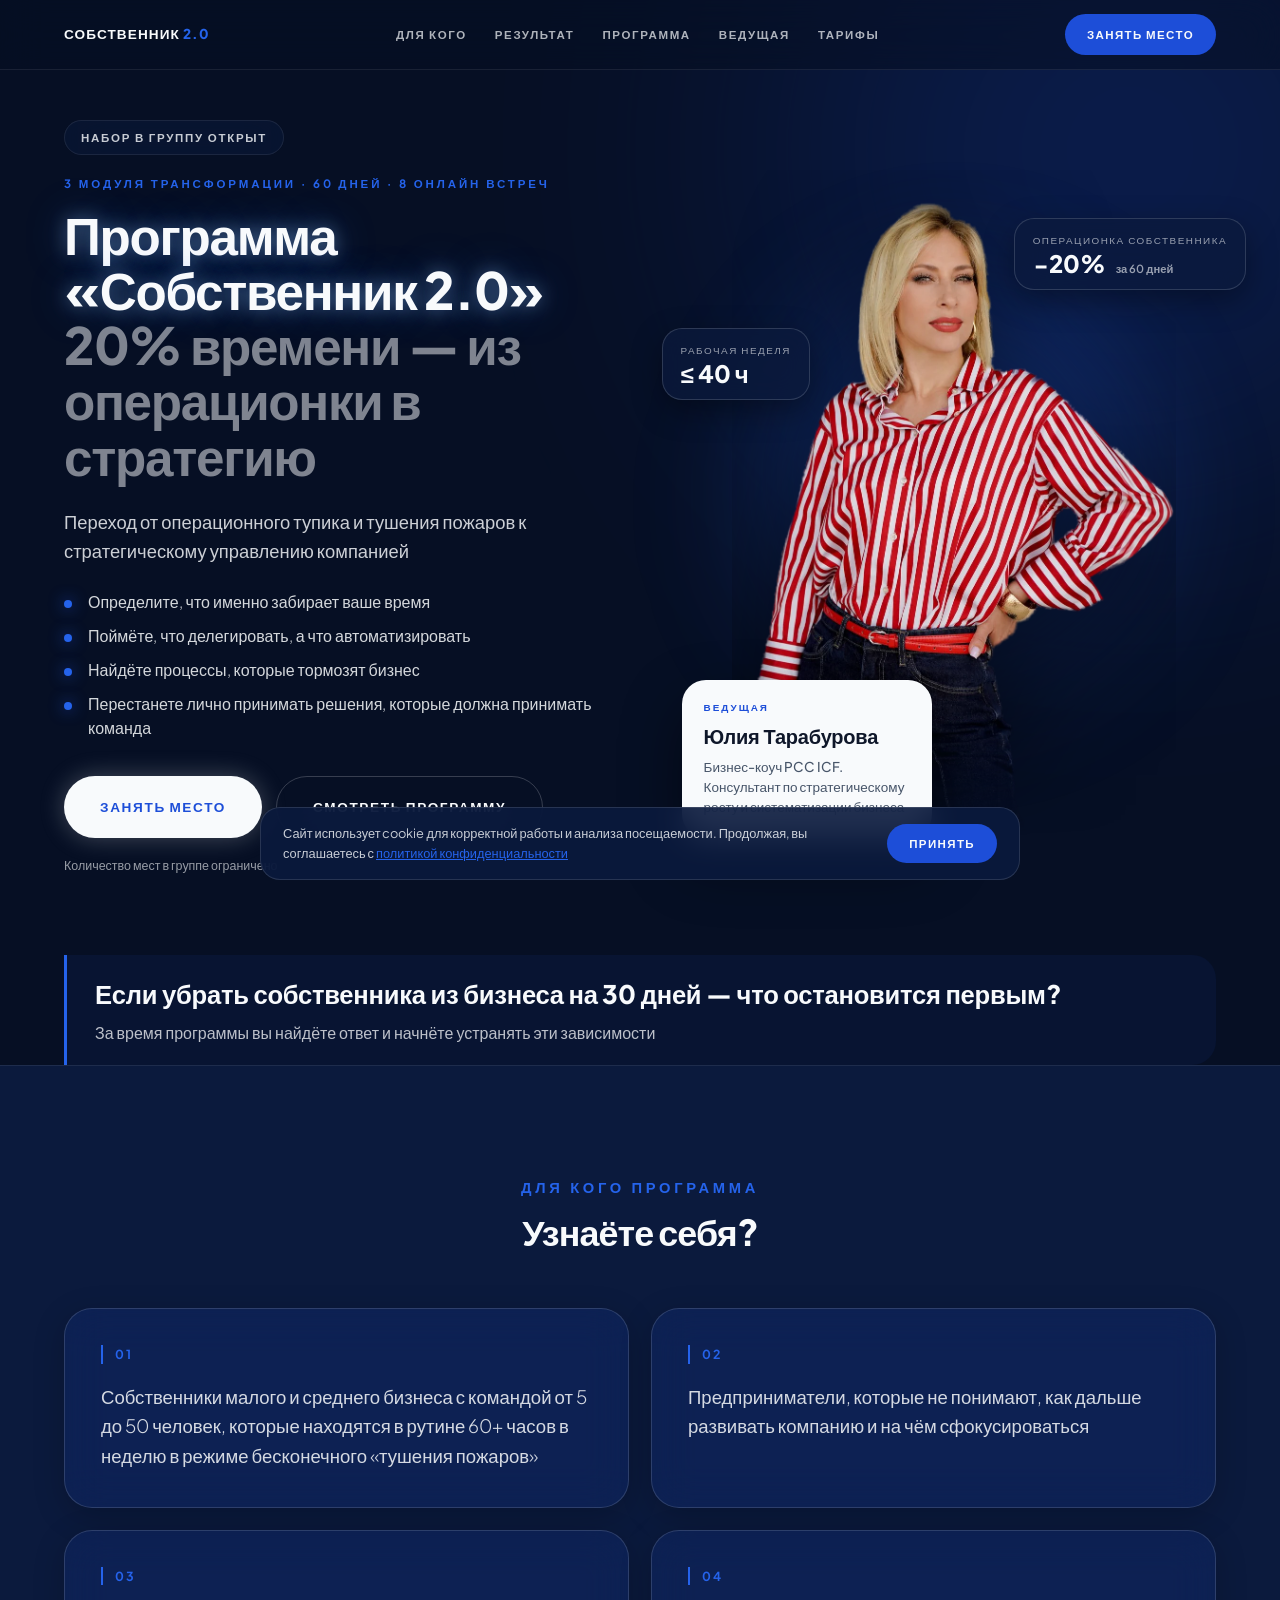
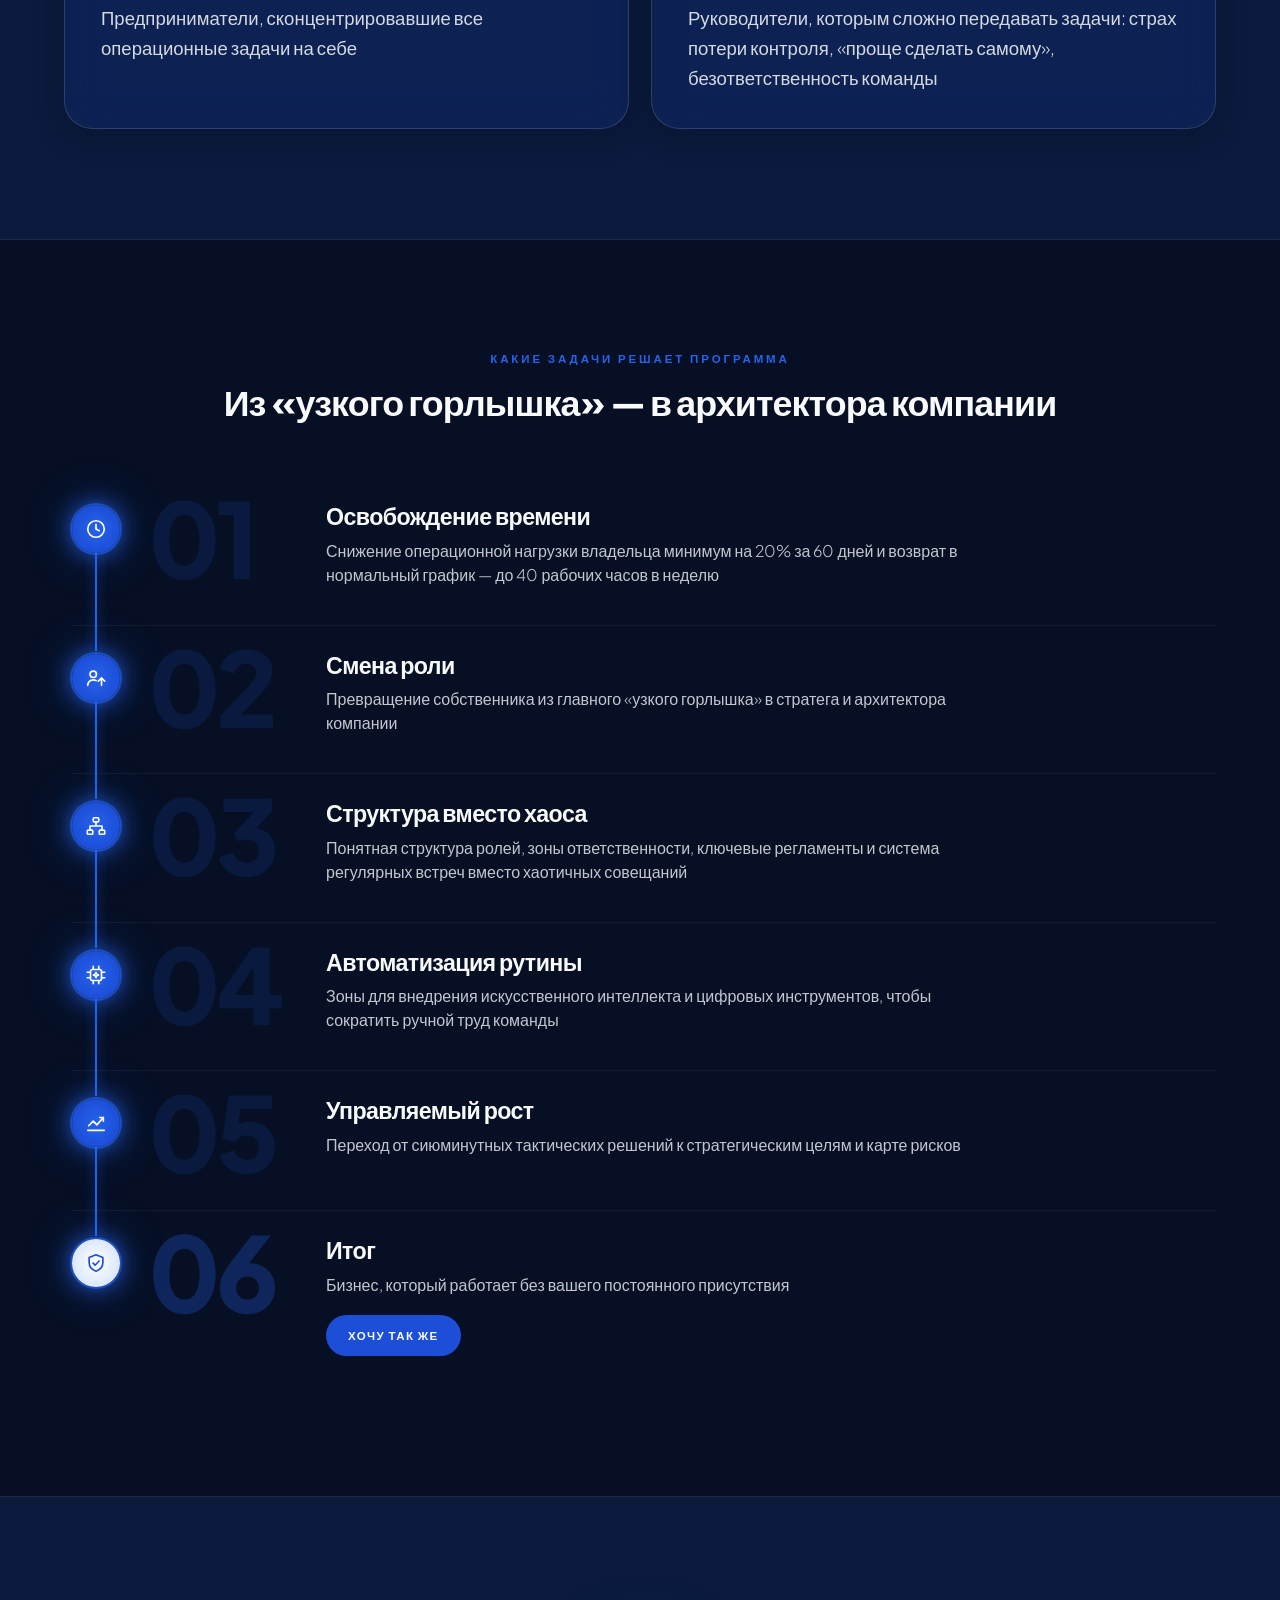
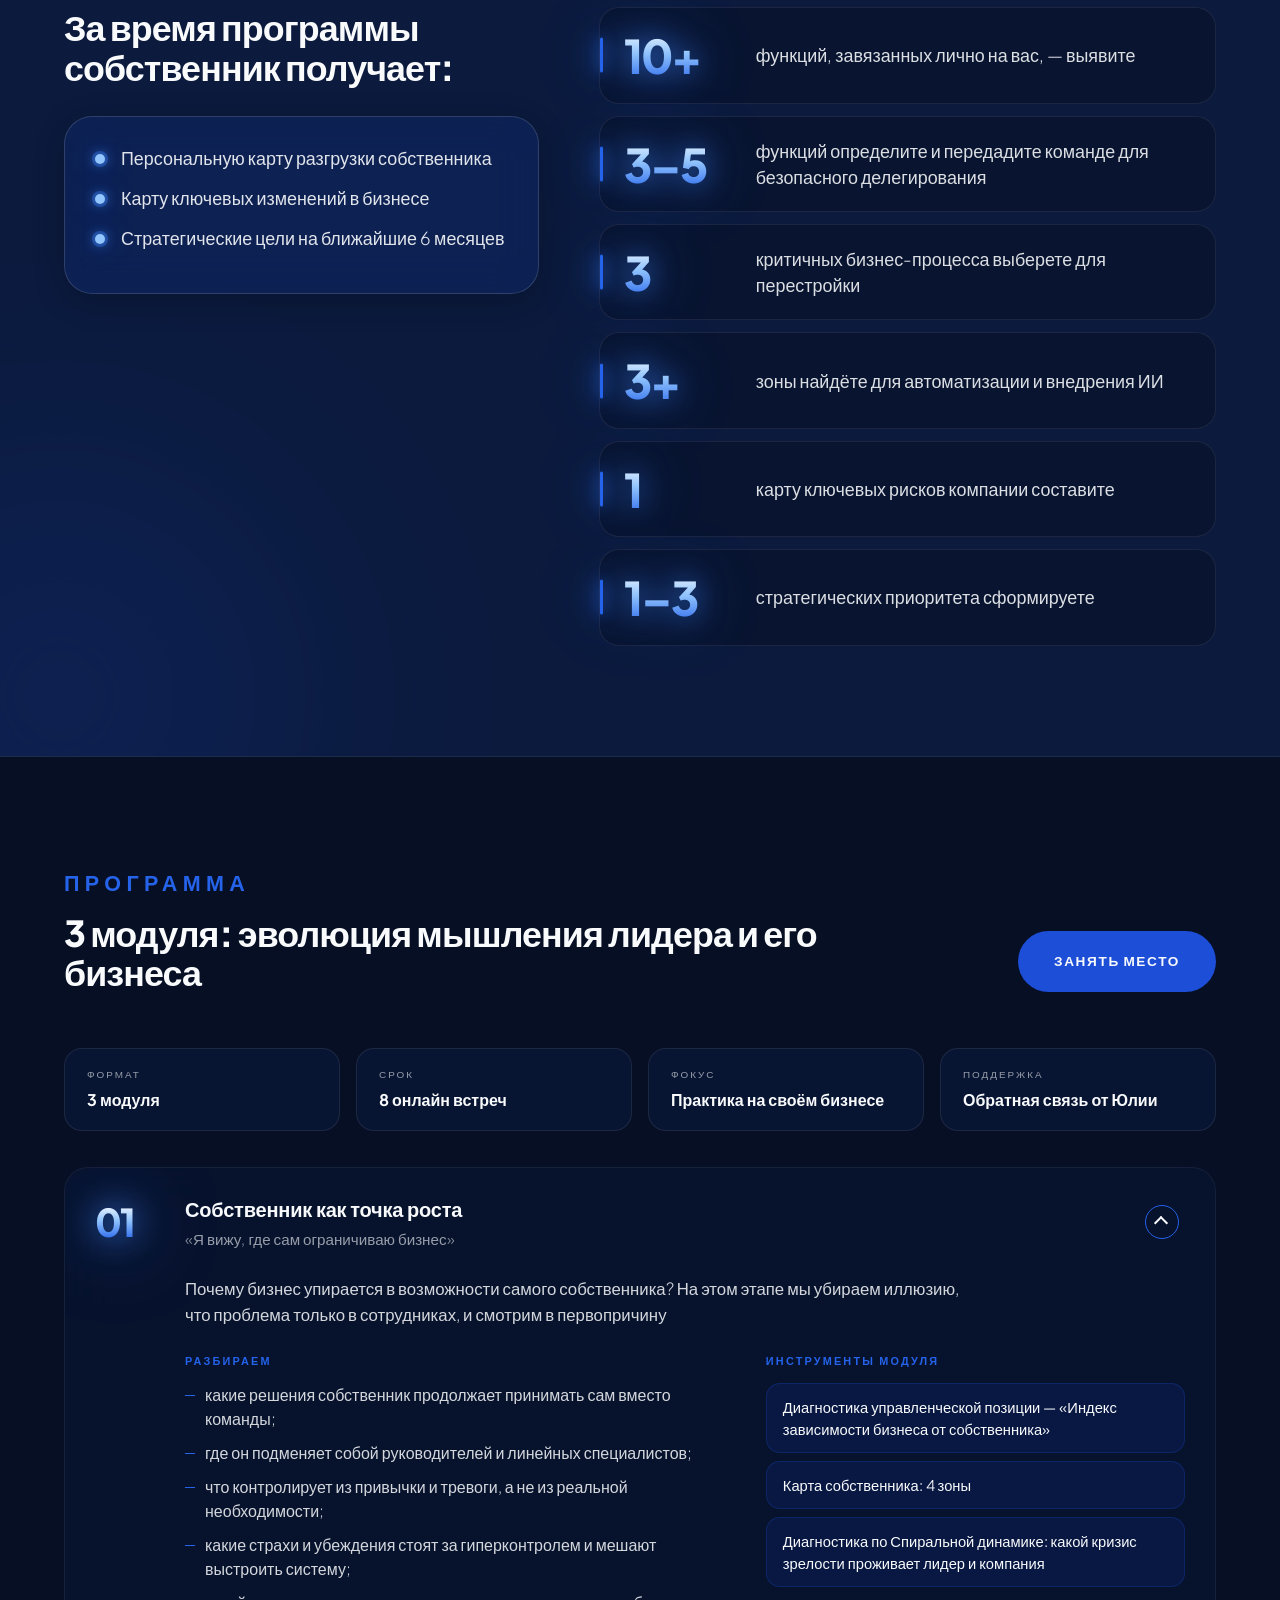
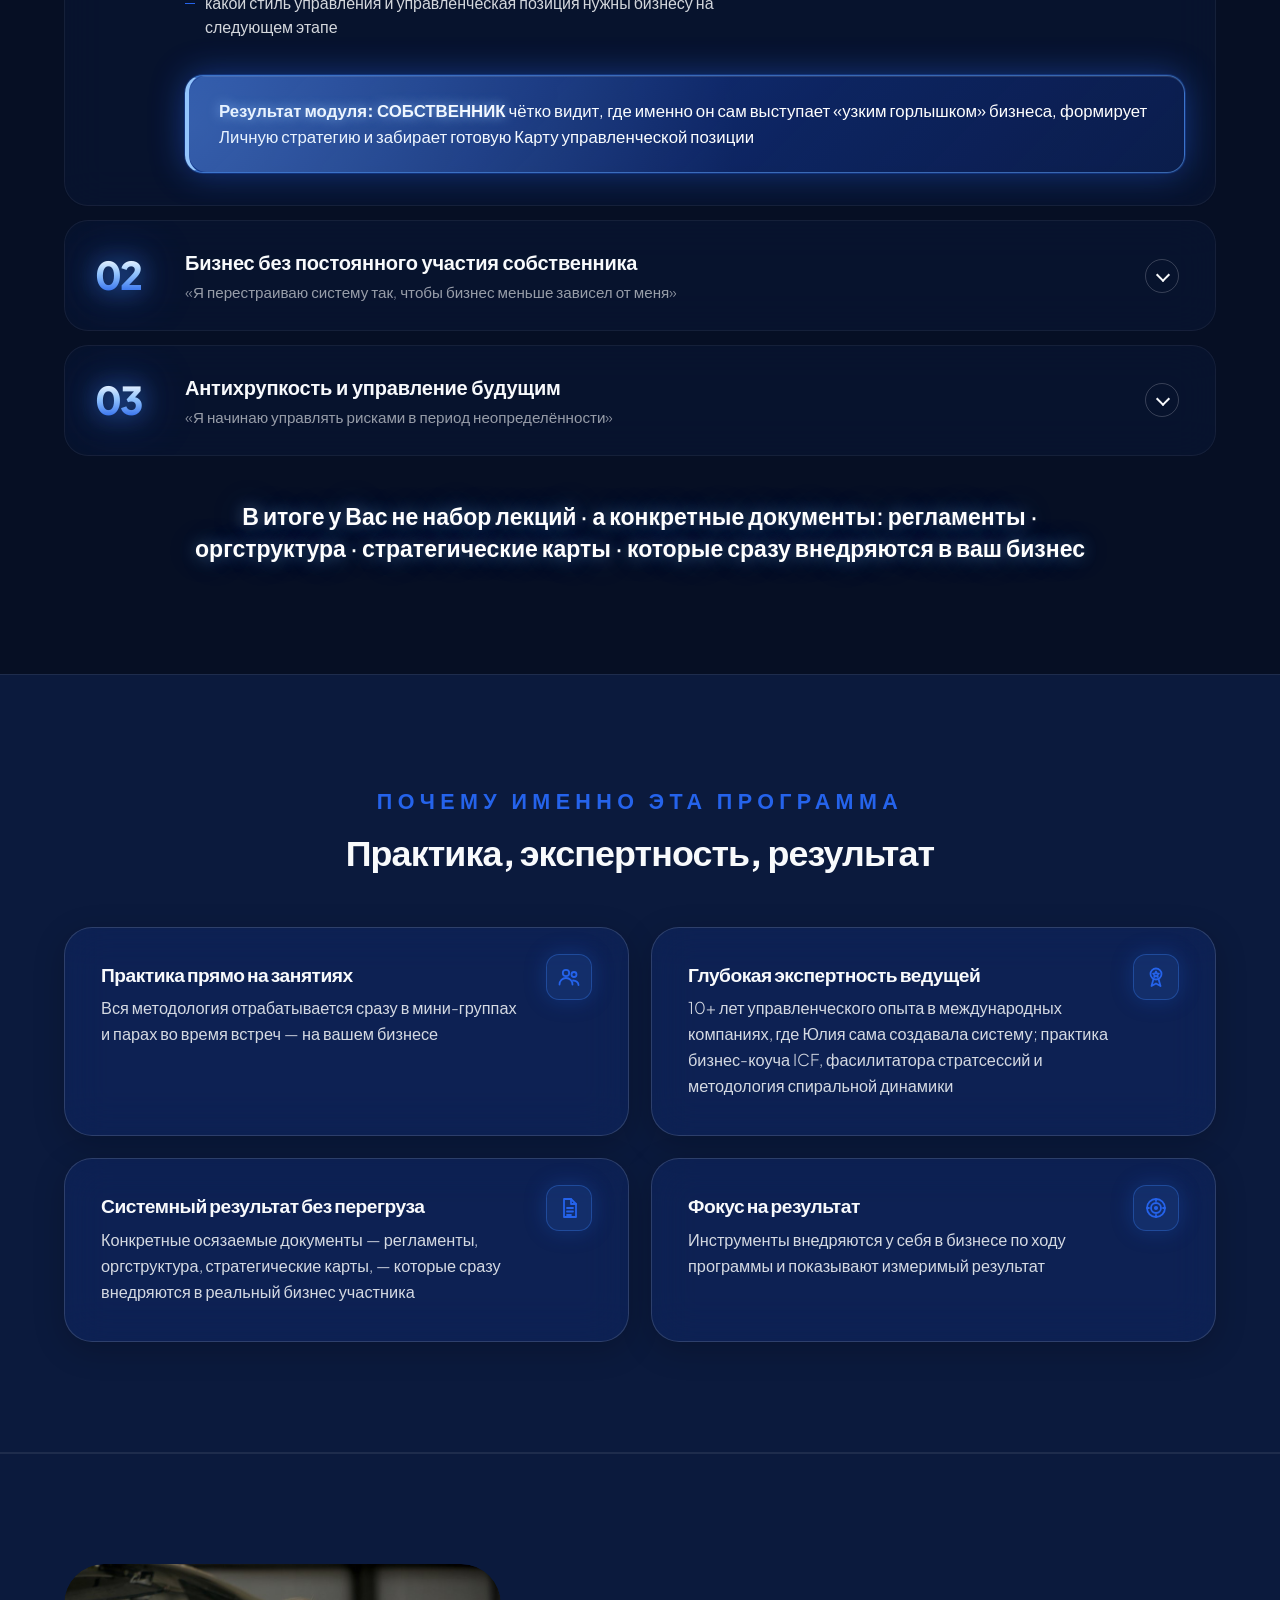
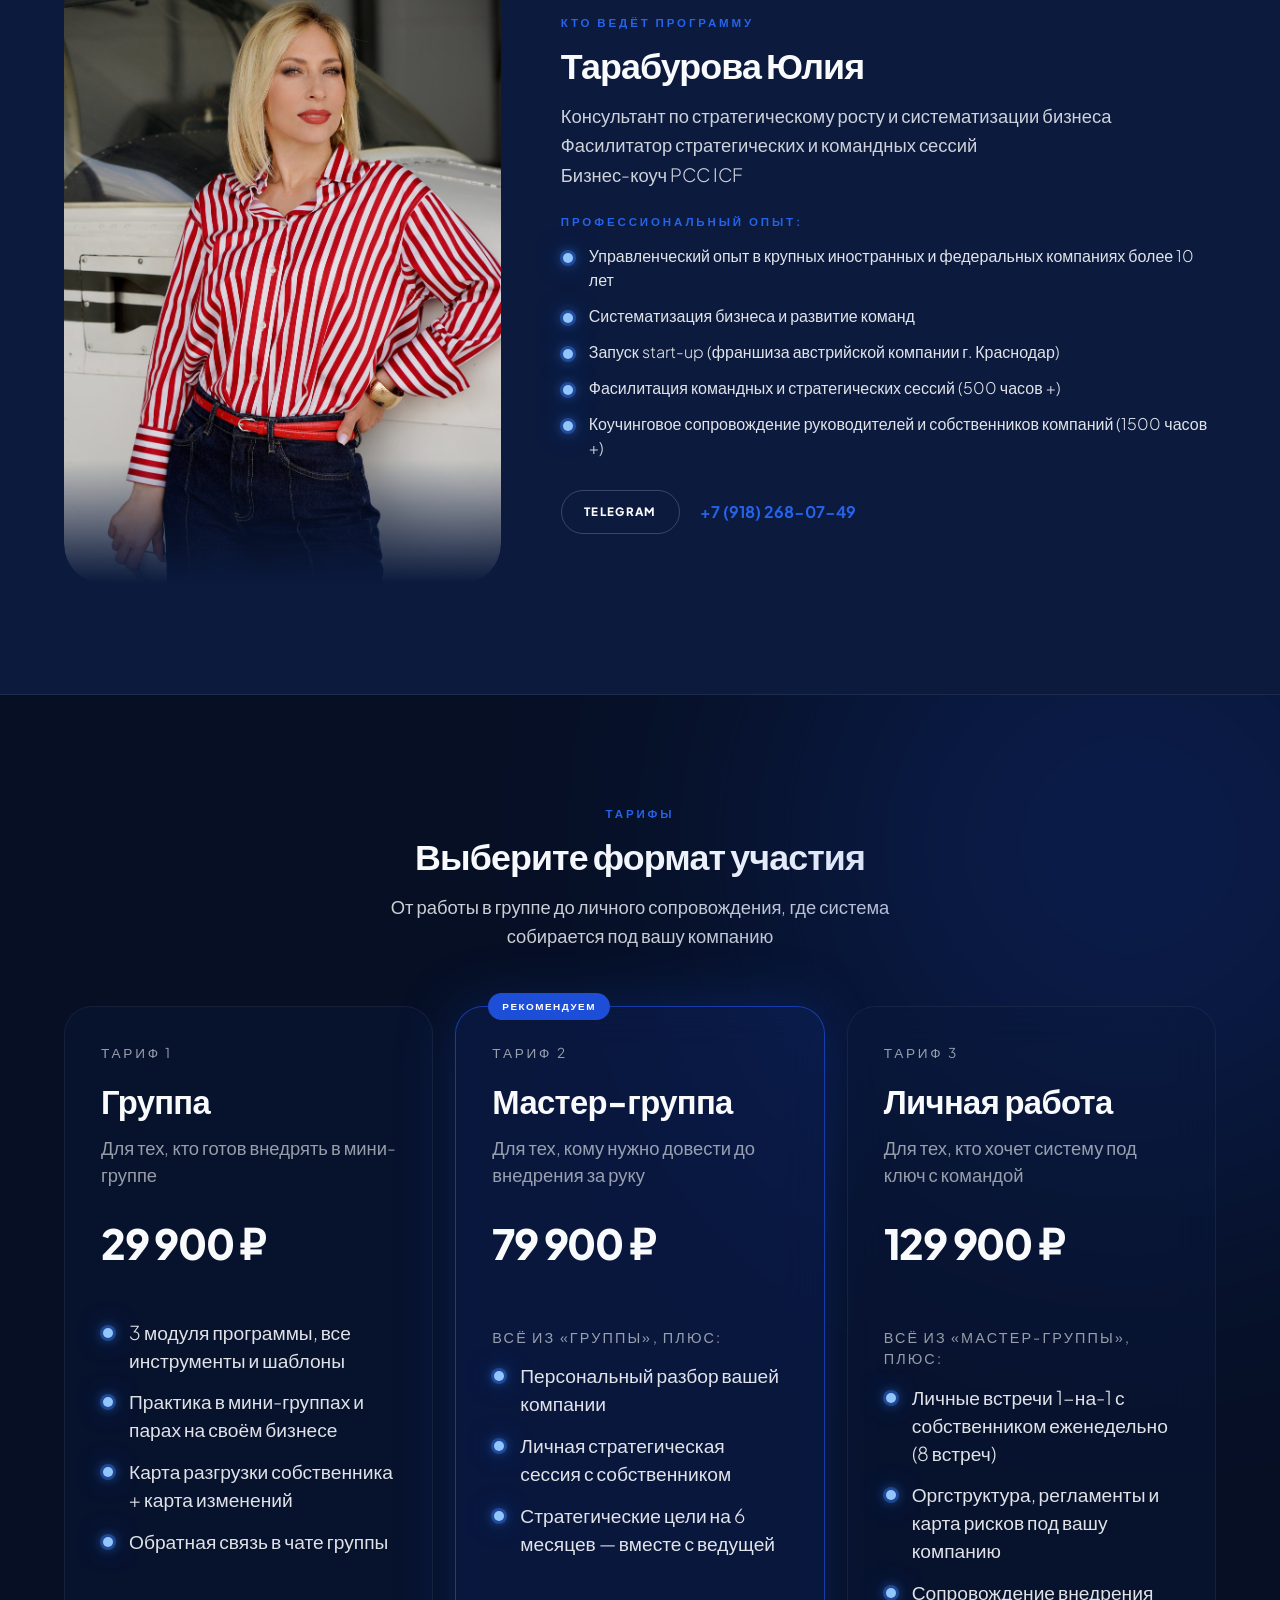
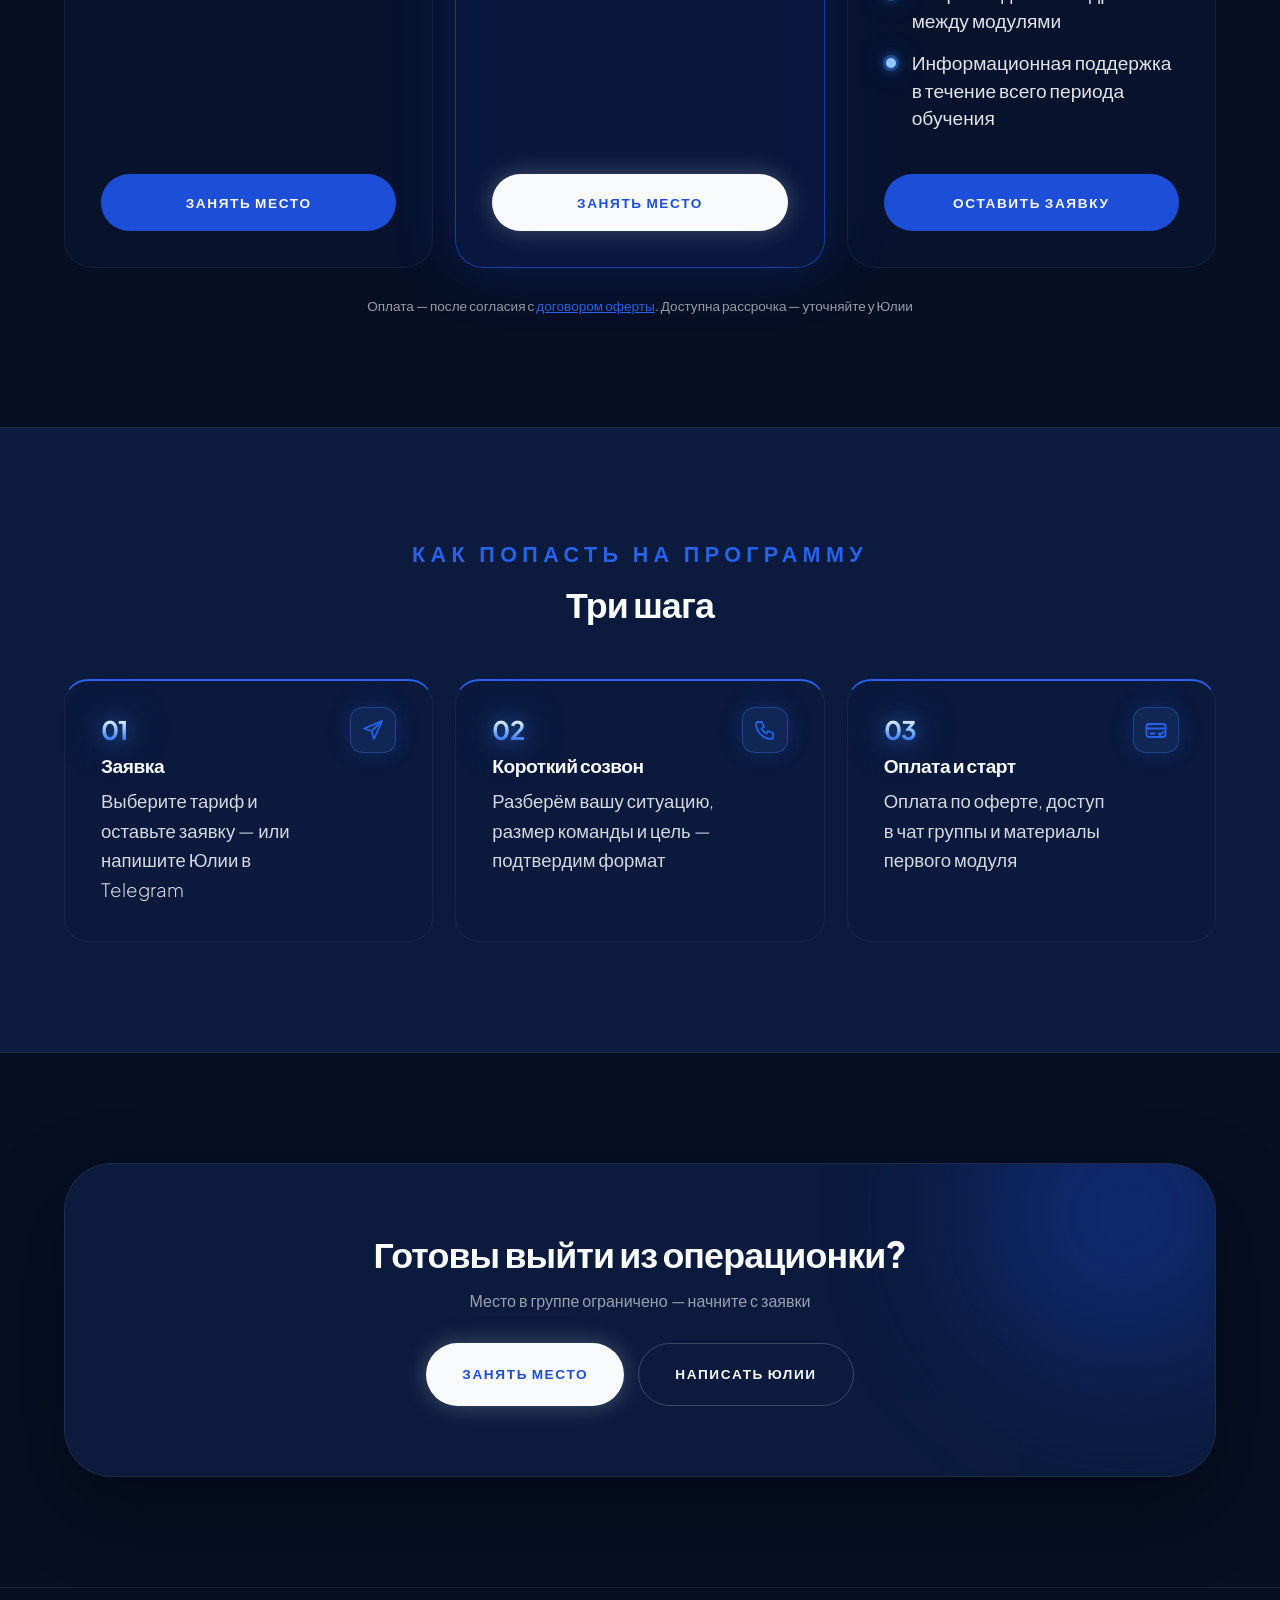
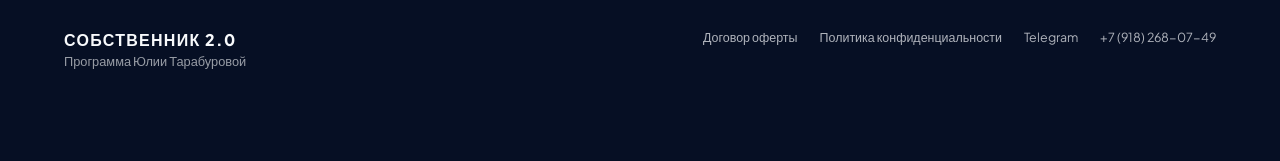
==== commit c6fda05f: "prices, steps" ====
--- a/index.html
+++ b/index.html
@@ -417,22 +417,25 @@
 <section id="steps" class="section section--card">
   <div class="wrap">
     <div class="section__head">
-      <div class="eyebrow">Как попасть на программу</div>
+      <div class="eyebrow eyebrow--xl">Как попасть на программу</div>
       <h2>Три шага</h2>
     </div>
     <div class="grid grid--3">
       <div class="glass tile tile--top">
         <div class="tile__num">01</div>
+        <div class="tile__icon" aria-hidden="true"><svg viewBox="0 0 24 24" fill="none" stroke="currentColor" stroke-width="1.8" stroke-linecap="round" stroke-linejoin="round"><path d="M21 3 3 10.5l7.5 2.5L13 21z"/><path d="M21 3 10.5 13"/></svg></div>
         <h3>Заявка</h3>
         <p>Выберите тариф и оставьте заявку — или напишите Юлии в Telegram</p>
       </div>
       <div class="glass tile tile--top">
         <div class="tile__num">02</div>
+        <div class="tile__icon" aria-hidden="true"><svg viewBox="0 0 24 24" fill="none" stroke="currentColor" stroke-width="1.8" stroke-linecap="round" stroke-linejoin="round"><path d="M5 4h4l2 5-2.5 1.5a11 11 0 0 0 5 5L15 13l5 2v4a2 2 0 0 1-2 2A16 16 0 0 1 3 6a2 2 0 0 1 2-2"/></svg></div>
         <h3>Короткий созвон</h3>
         <p>Разберём вашу ситуацию, размер команды и цель — подтвердим формат</p>
       </div>
       <div class="glass tile tile--top">
         <div class="tile__num">03</div>
+        <div class="tile__icon" aria-hidden="true"><svg viewBox="0 0 24 24" fill="none" stroke="currentColor" stroke-width="1.8" stroke-linecap="round" stroke-linejoin="round"><rect x="2.5" y="6" width="19" height="13" rx="2.5"/><path d="M2.5 10.5h19"/><path d="M6.5 15.5h4"/><path d="m14.5 15.5 1.5 1.5 3-3"/></svg></div>
         <h3>Оплата и старт</h3>
         <p>Оплата по оферте, доступ в чат группы и материалы первого модуля</p>
       </div>
--- a/assets/style.css
+++ b/assets/style.css
@@ -167,6 +167,12 @@
 .tile--cta .tile__icon { color: #fff; background: rgba(255, 255, 255, .12); border-color: rgba(255, 255, 255, .3); }
 #why .tile { position: relative; padding-right: 100px; }
 #why .tile__icon { position: absolute; right: 36px; top: 26px; margin: 0; }
+#steps .tile { position: relative; padding-right: 100px; }
+#steps .tile__icon { position: absolute; right: 36px; top: 26px; margin: 0; }
+#steps .tile__num { font-size: 1.6rem; border-left: 0; padding-left: 0; margin-bottom: 12px; letter-spacing: -.03em; line-height: 1;
+  background: linear-gradient(180deg, #ffffff 0%, #93c5fd 45%, var(--primary-2) 100%); -webkit-background-clip: text; background-clip: text; color: transparent;
+  filter: drop-shadow(0 0 10px rgba(59, 130, 246, .7)) drop-shadow(0 0 22px rgba(37, 99, 235, .4)); }
+#steps .tile p { font-size: 1.16rem; }
 
 /* Timeline (tasks) */
 .timeline { position: relative; display: grid; gap: 8px; padding-left: 8px; }
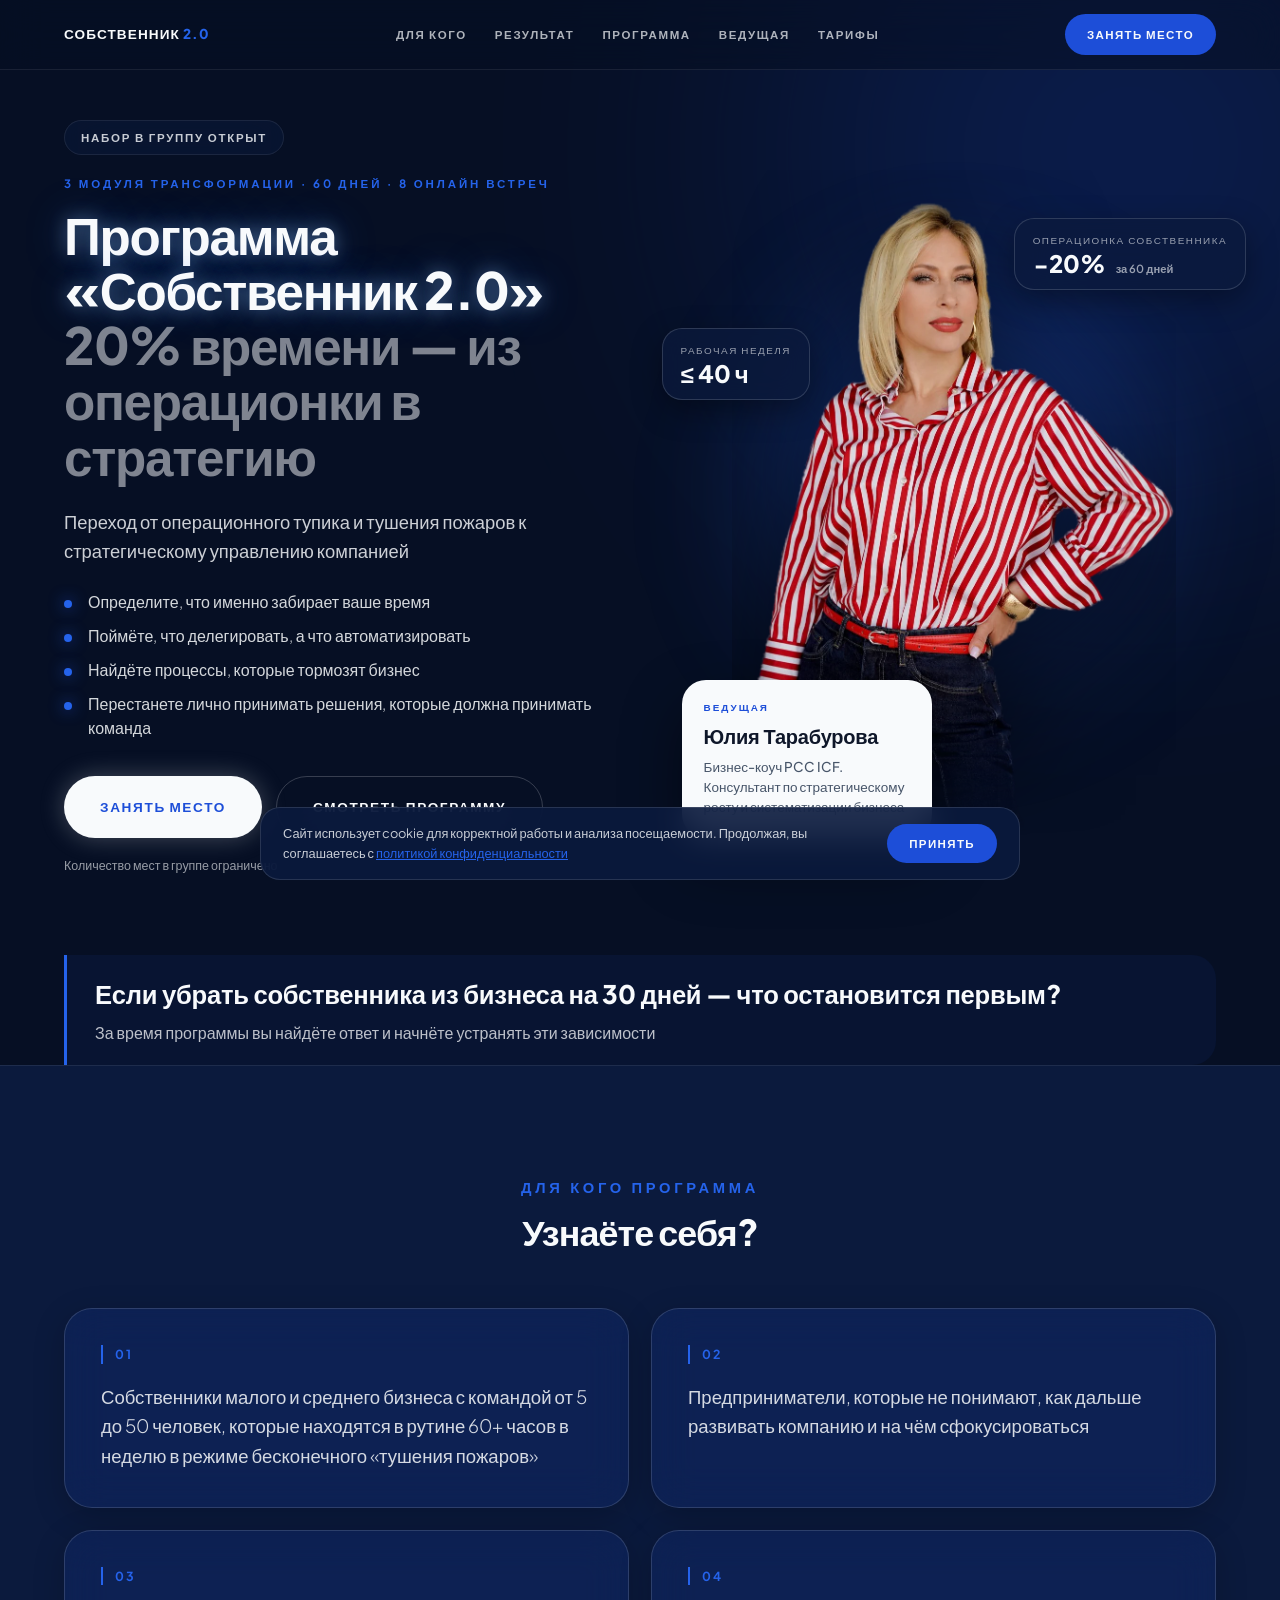
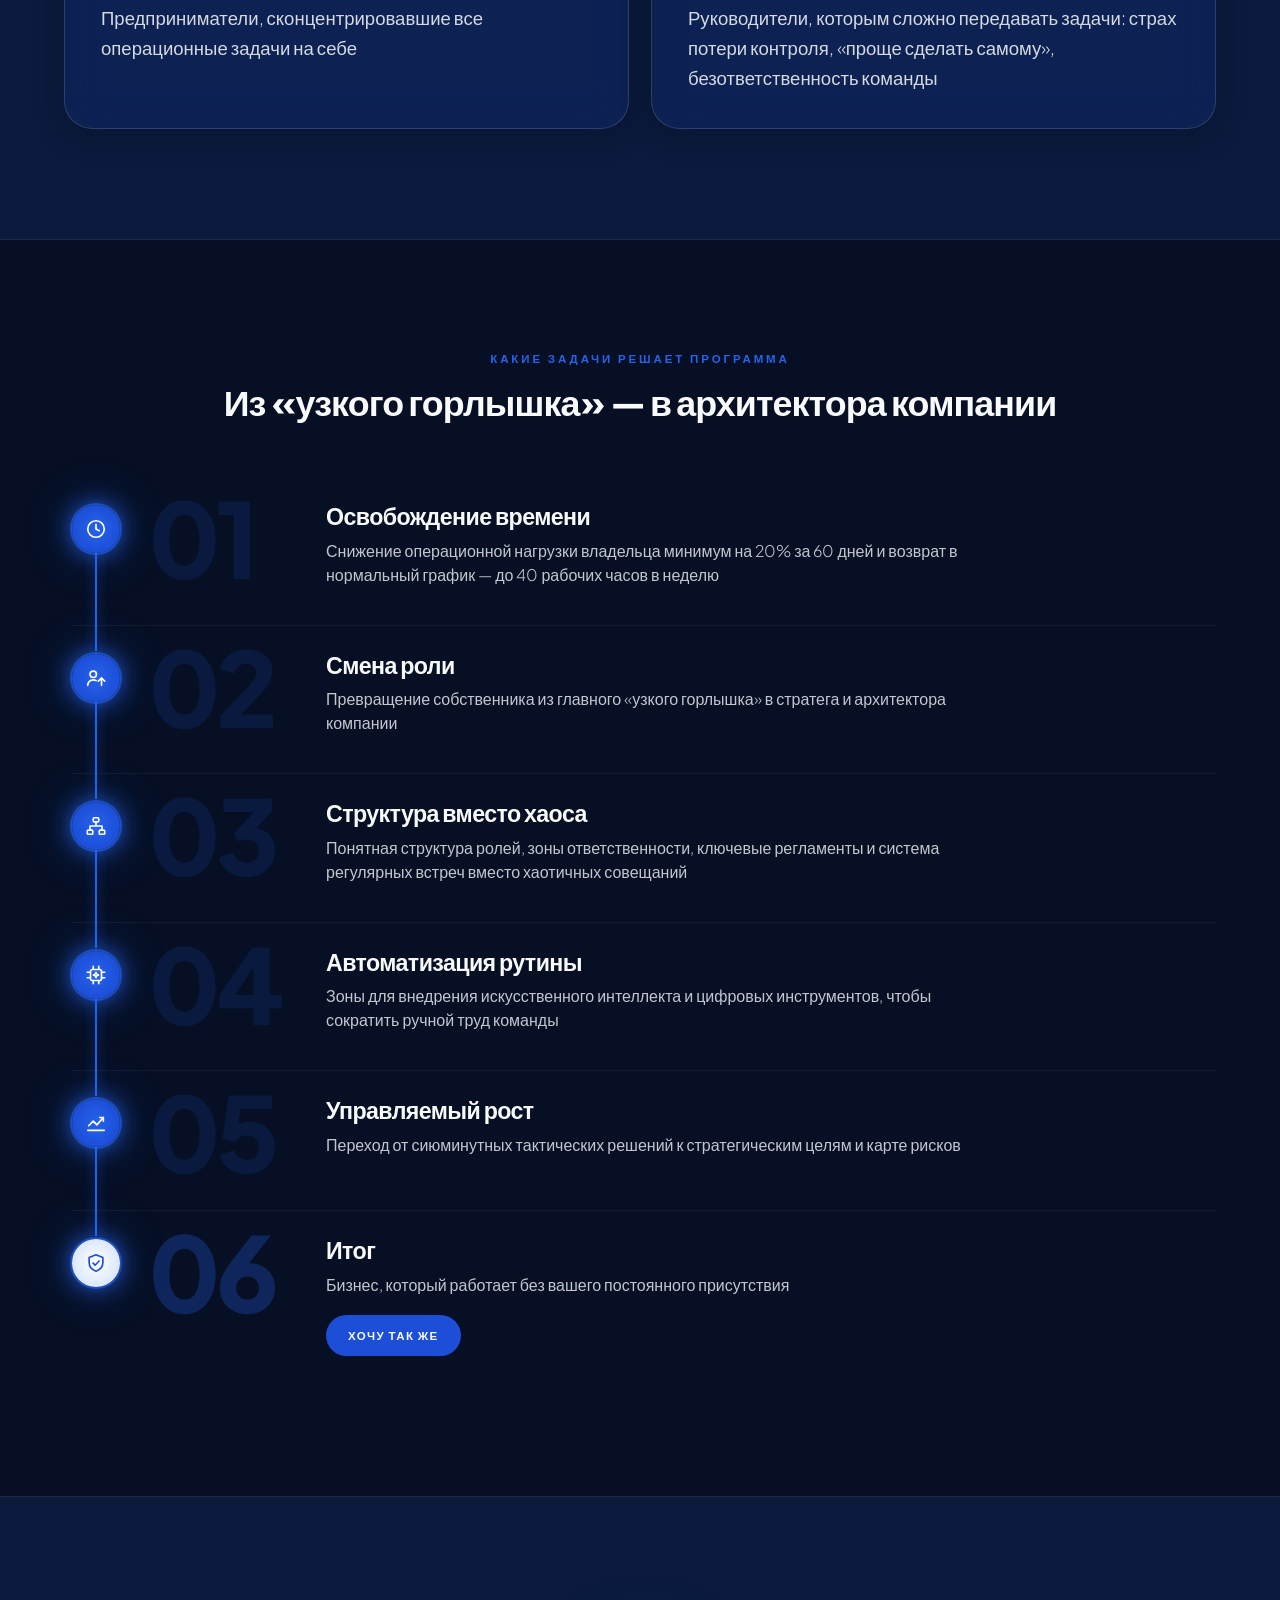
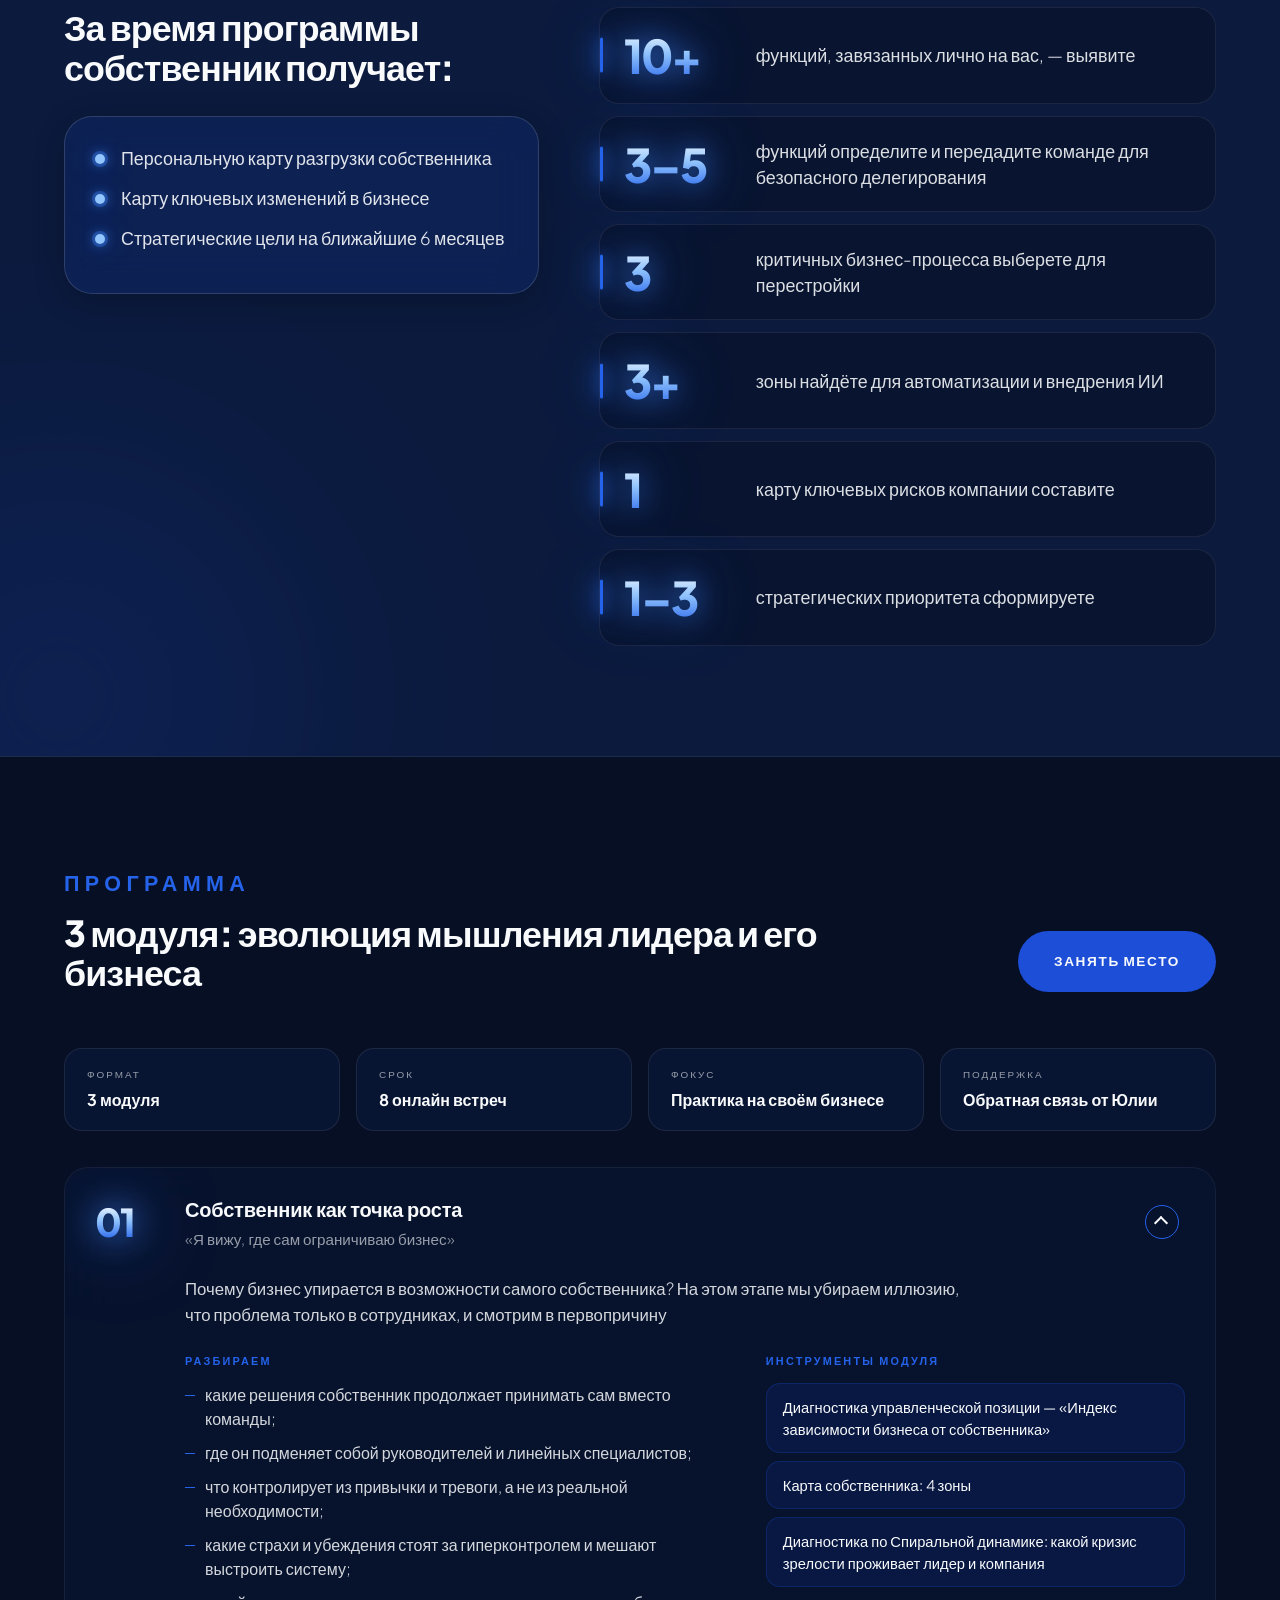
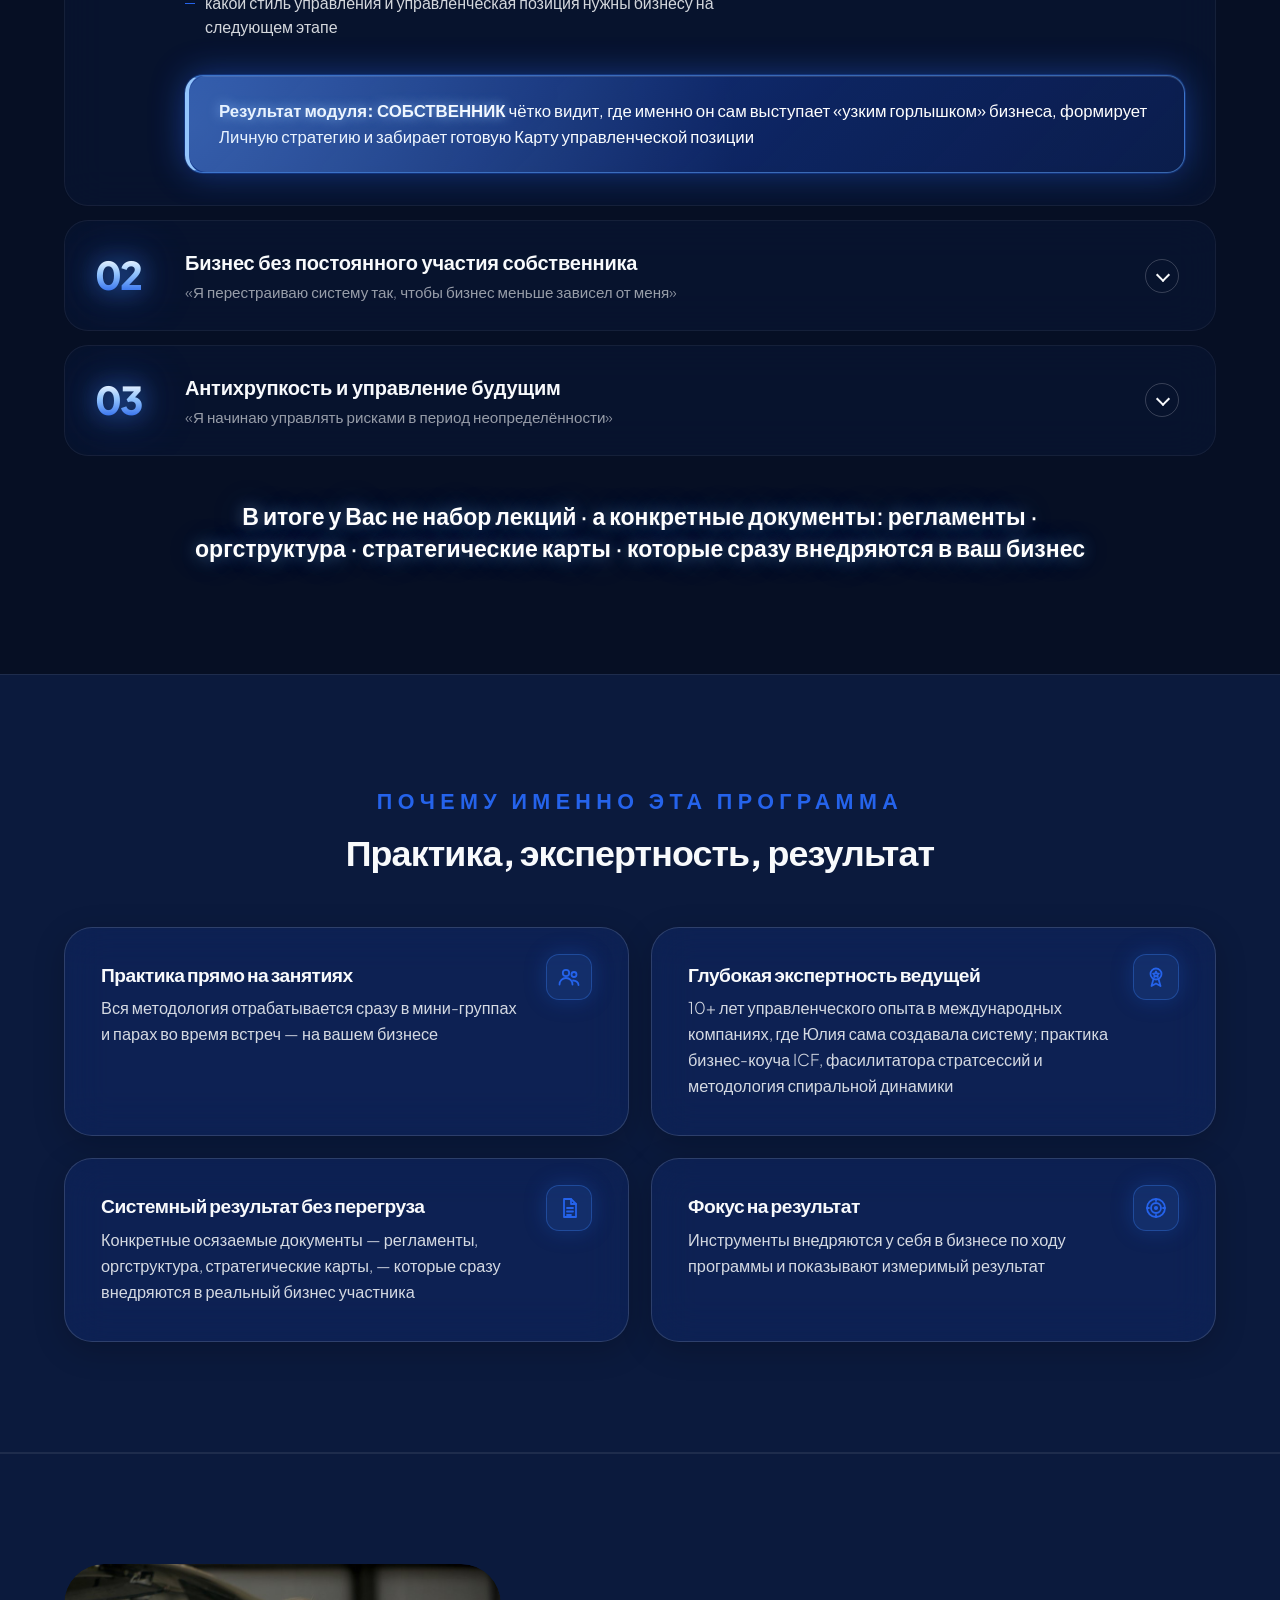
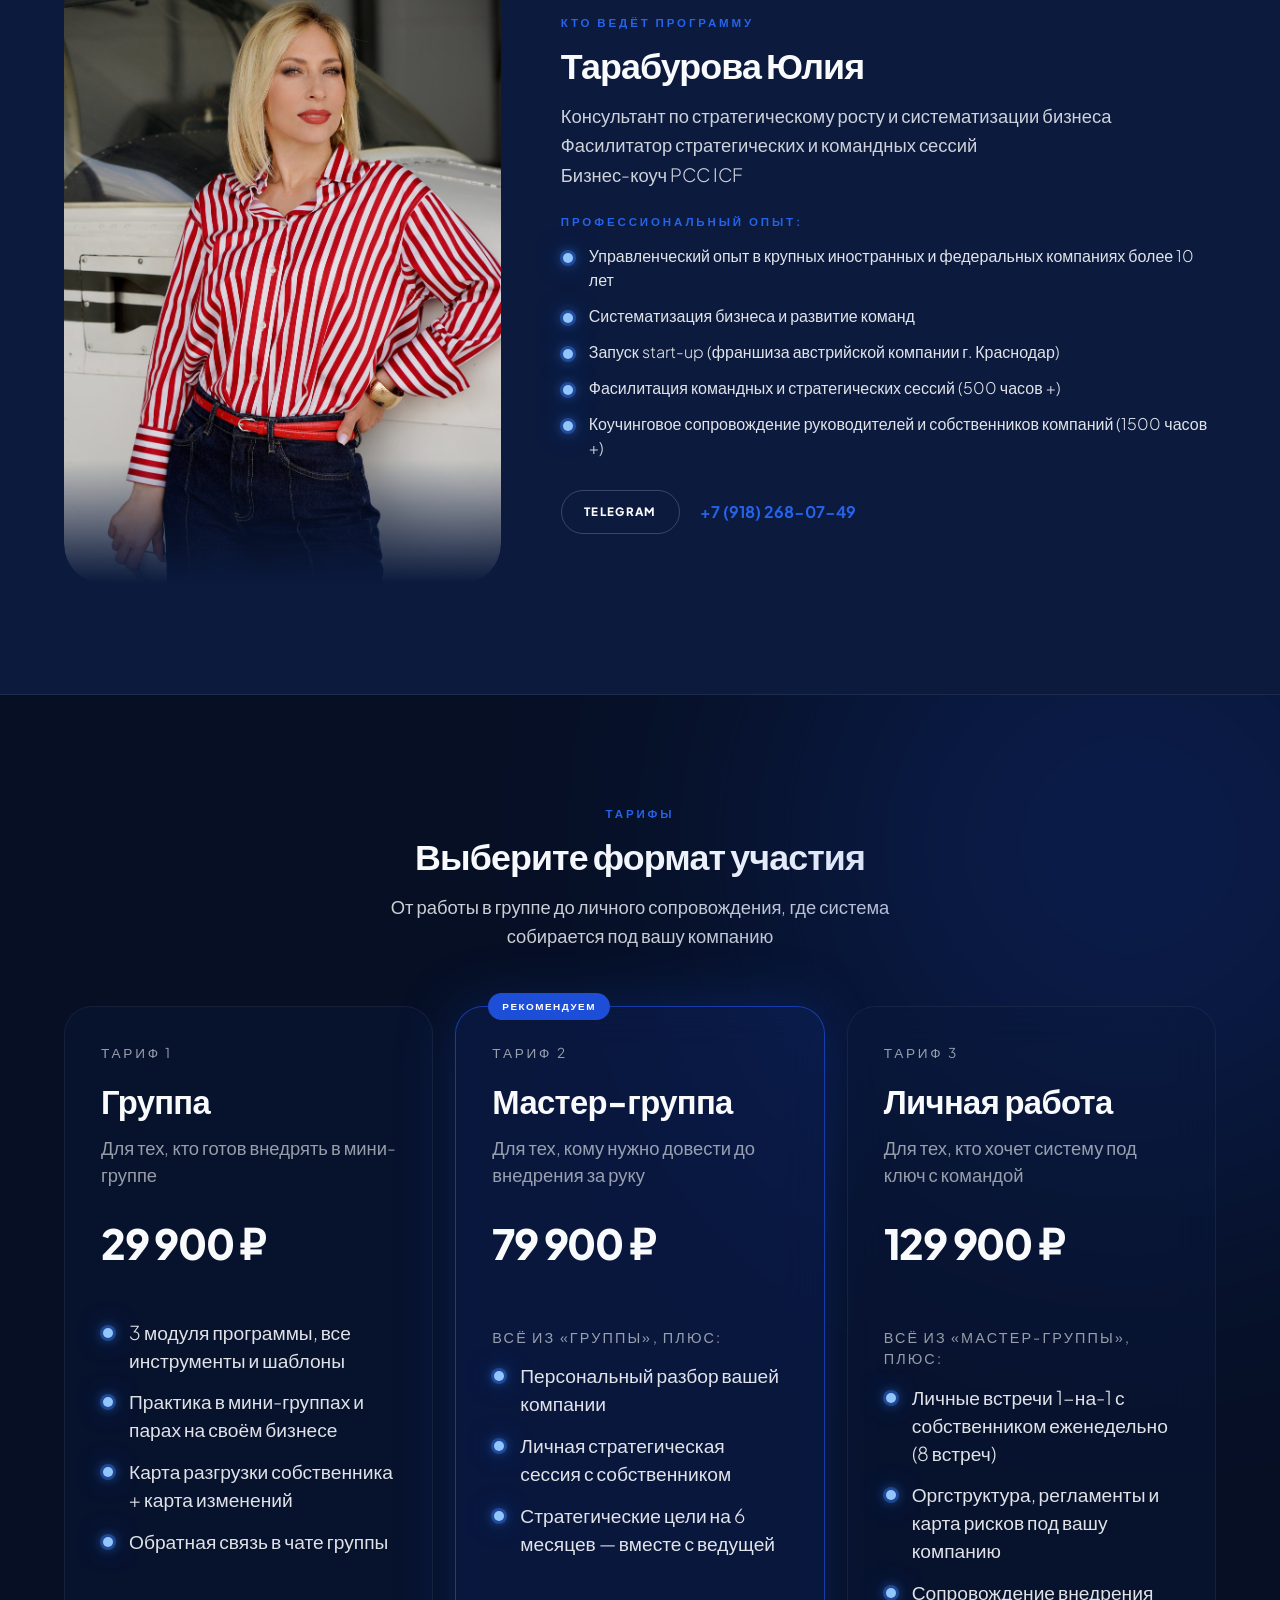
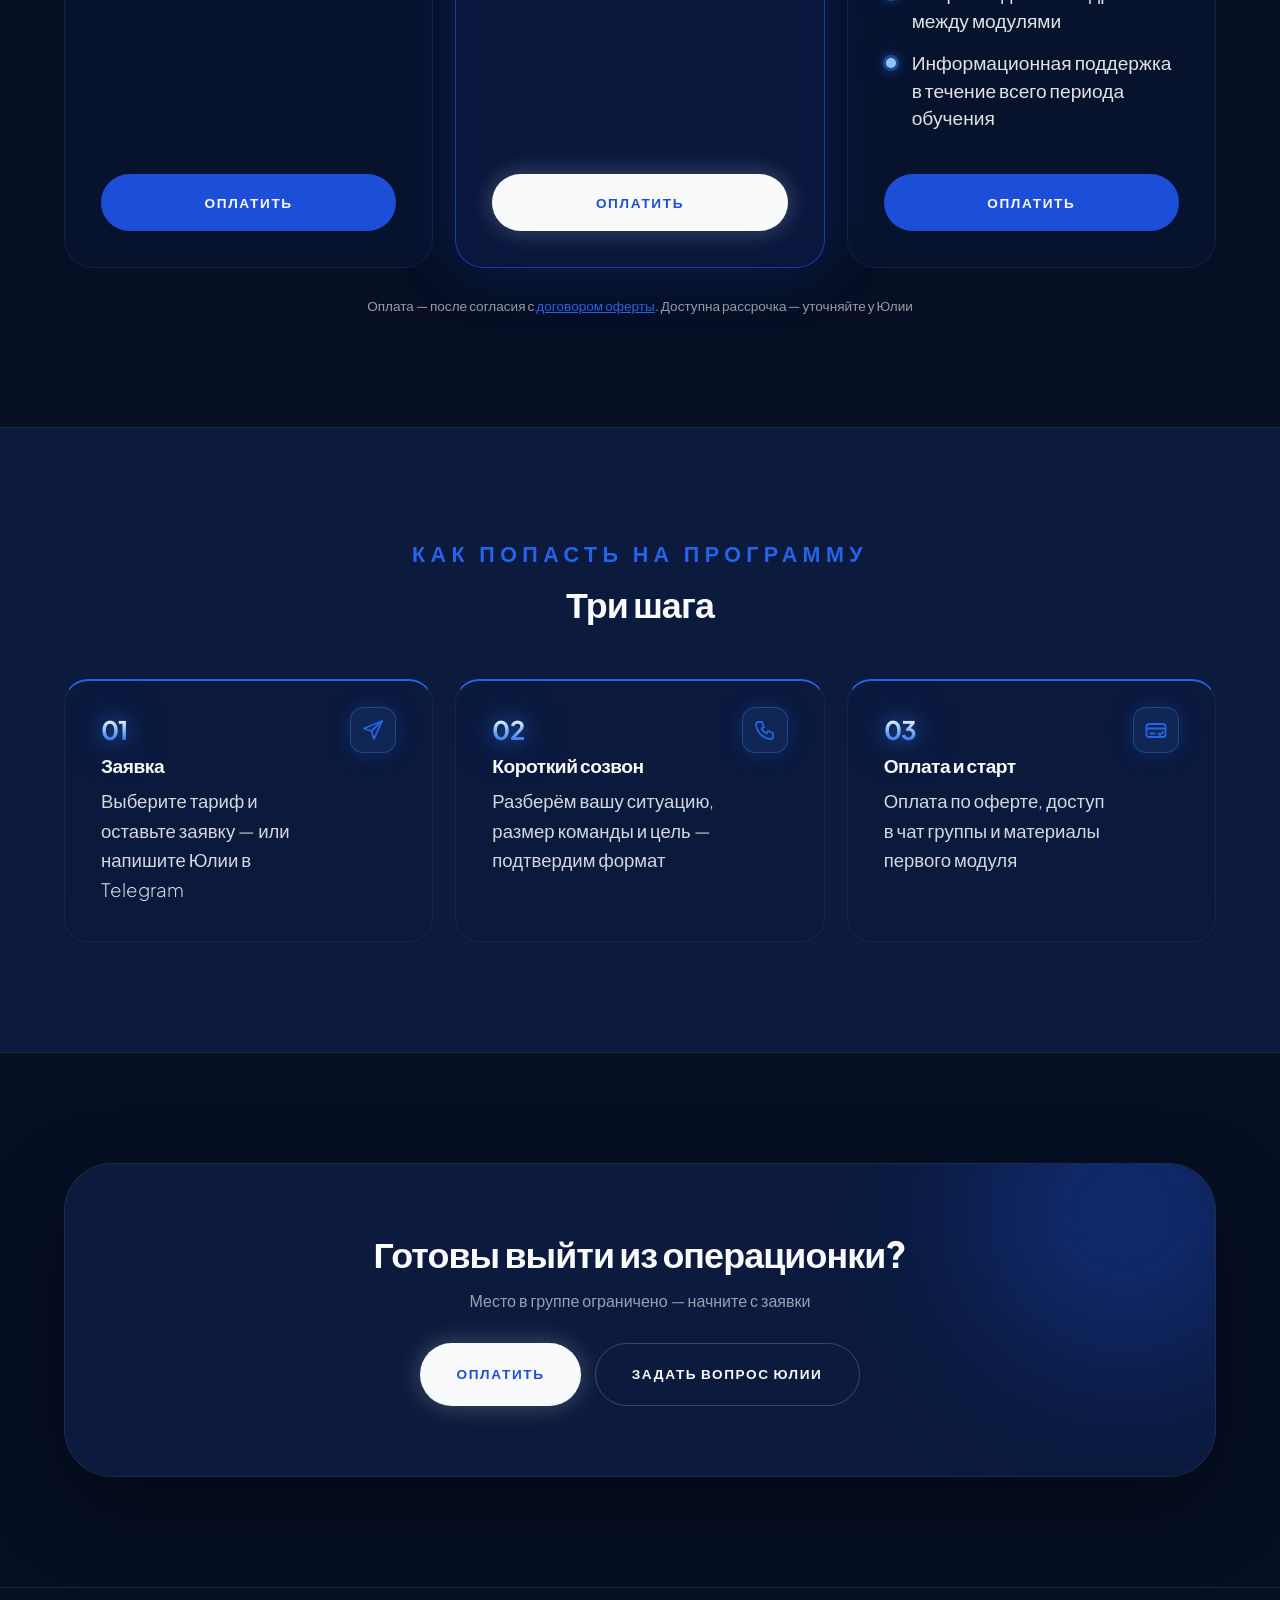
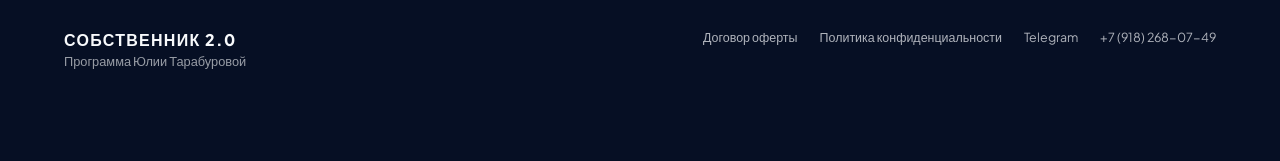
==== commit 70da241f: "buttons" ====
--- a/index.html
+++ b/index.html
@@ -451,8 +451,8 @@
       <h2>Готовы выйти из операционки?</h2>
       <p>Место в группе ограничено — начните с заявки</p>
       <div class="final__btns">
-        <a href="#tariffs" class="btn btn--white">Занять место</a>
-        <a href="#" data-link="telegram" class="btn btn--ghost">Написать Юлии</a>
+        <a href="#tariffs" class="btn btn--white">Оплатить</a>
+        <a href="#" data-link="telegram" class="btn btn--ghost">Задать вопрос Юлии</a>
       </div>
     </div>
   </div>
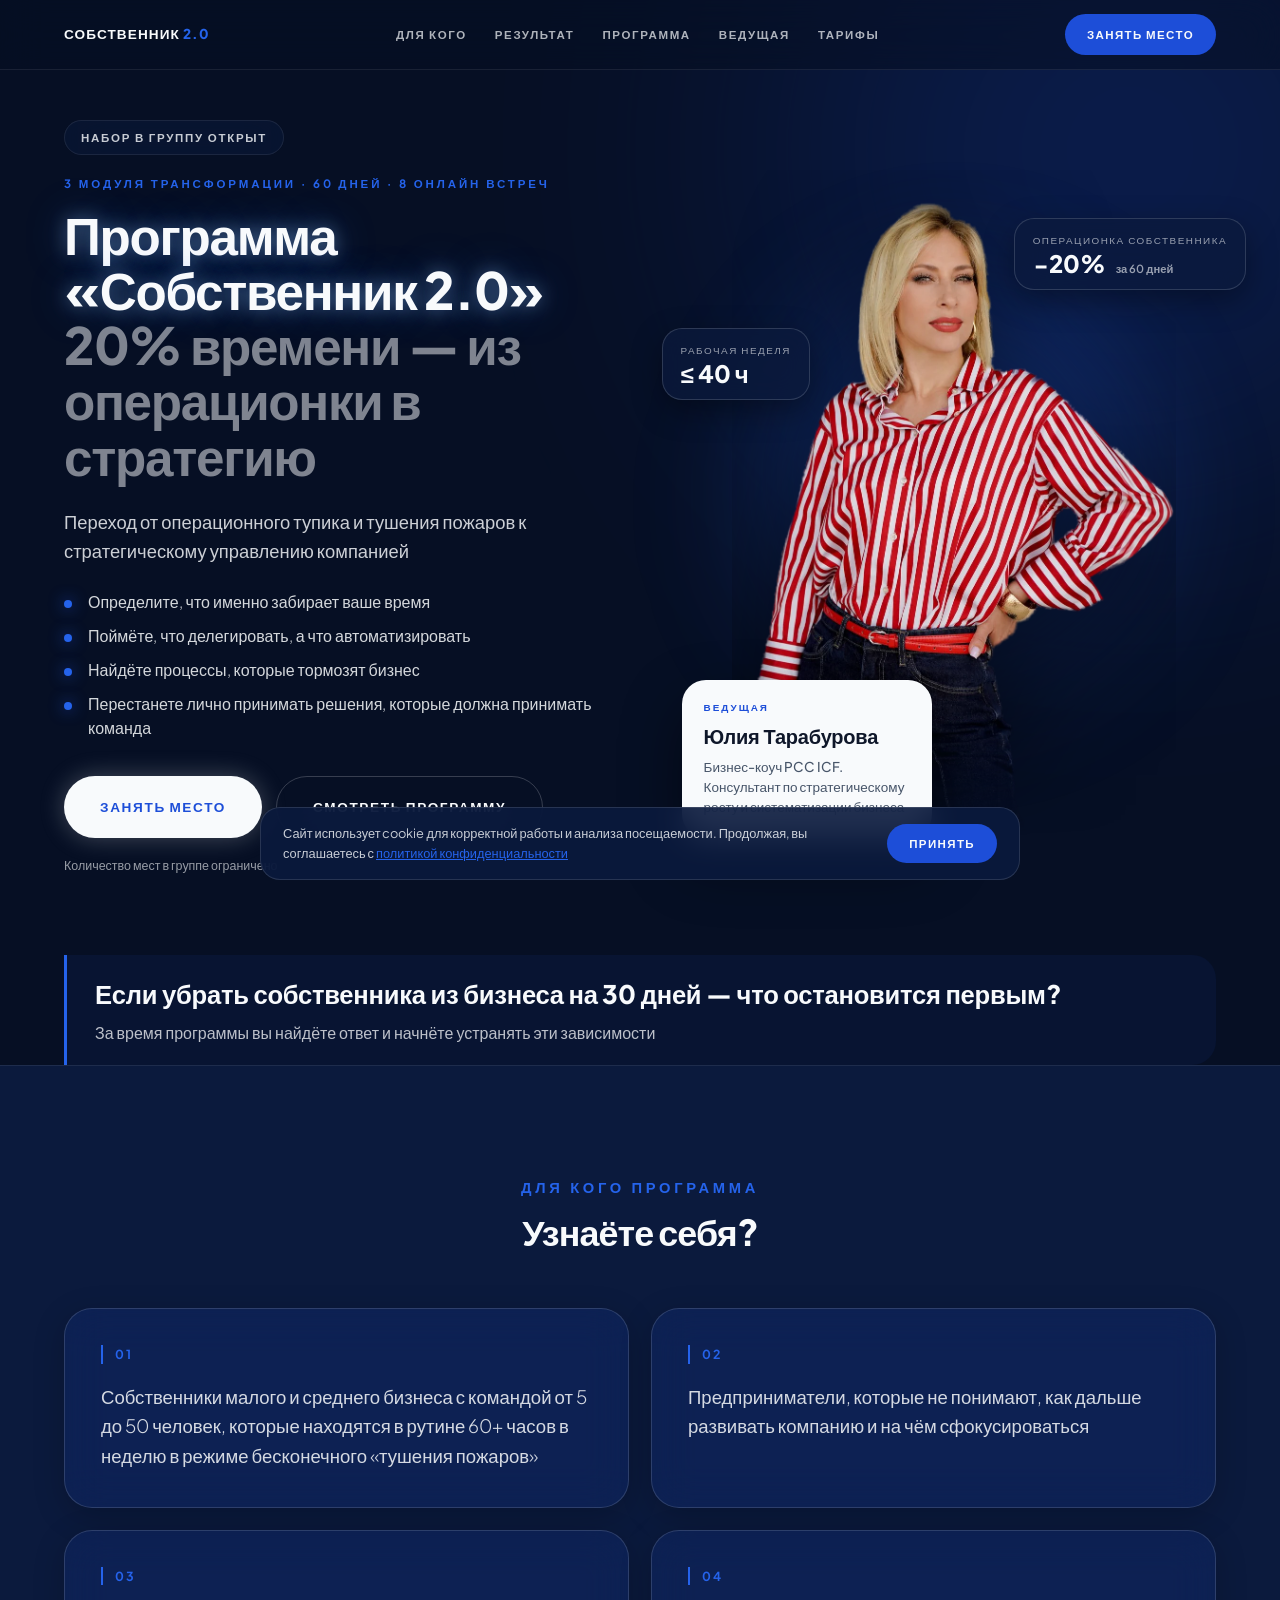
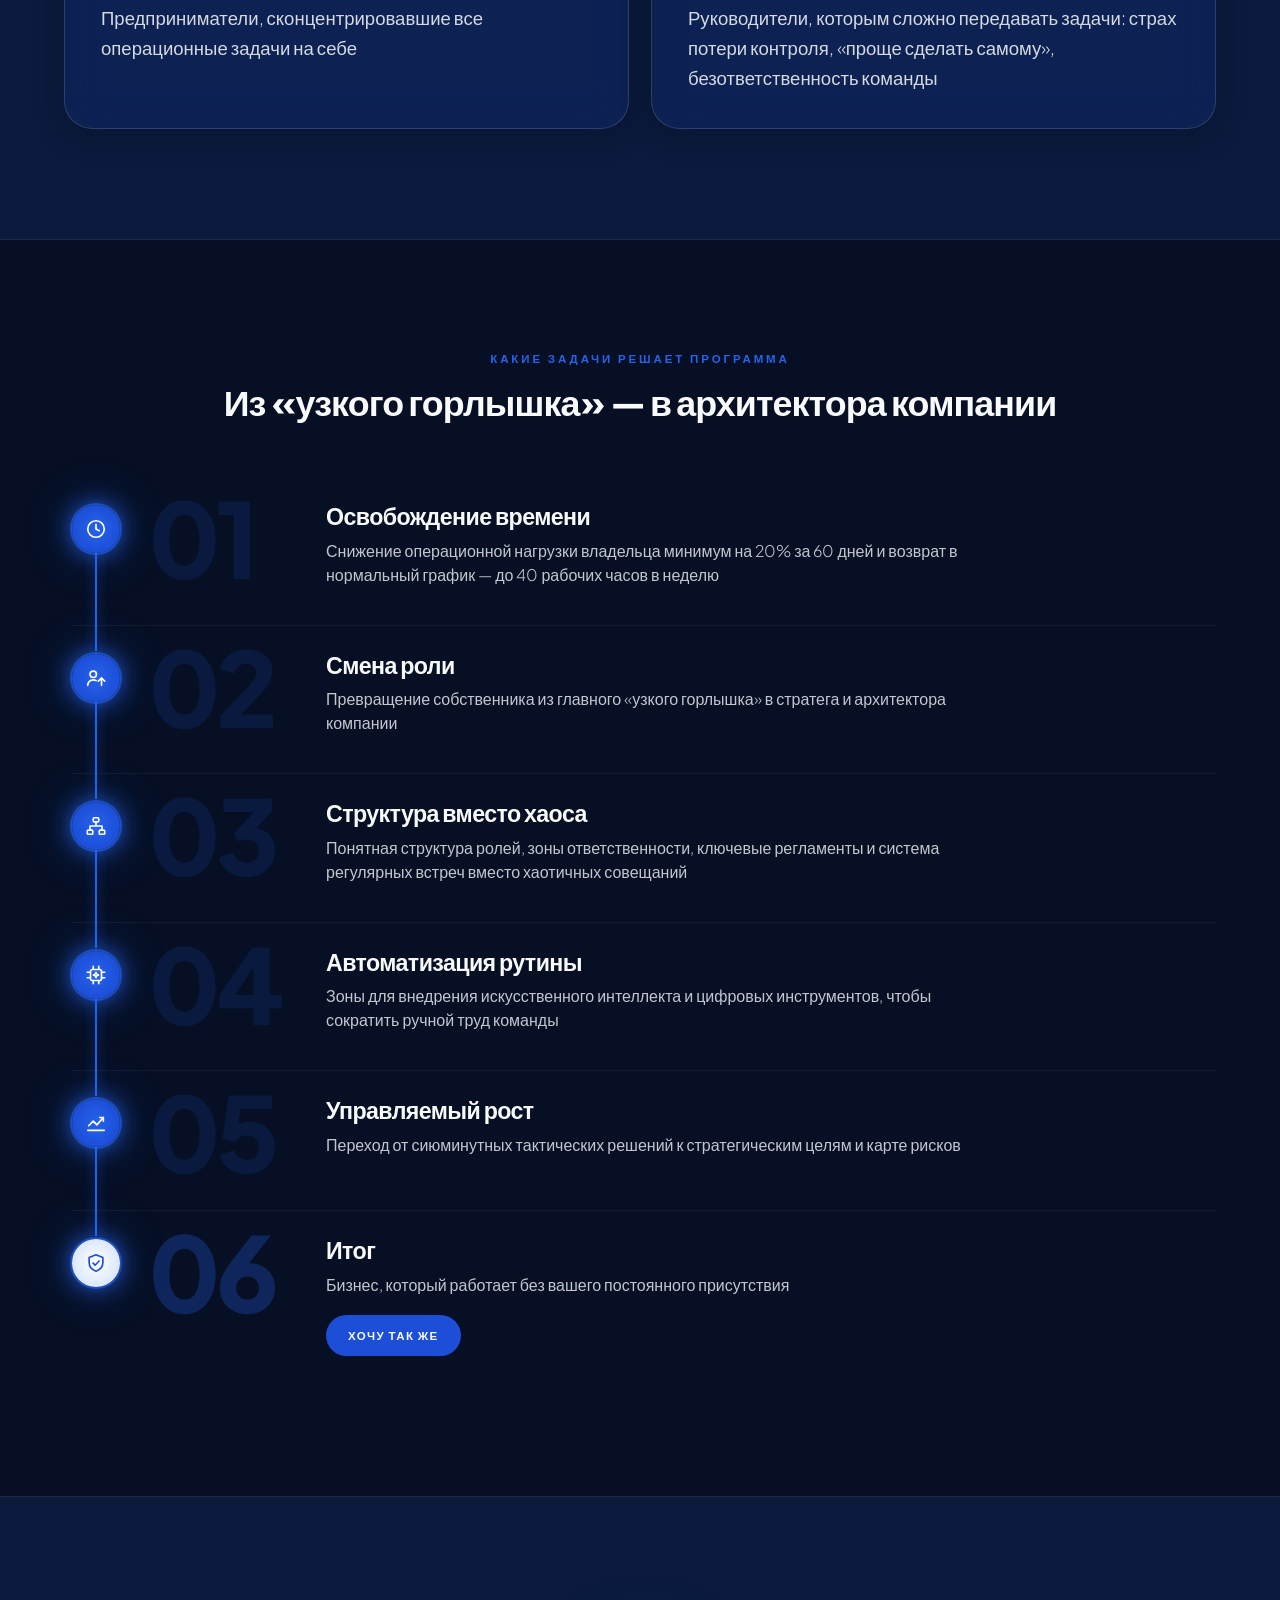
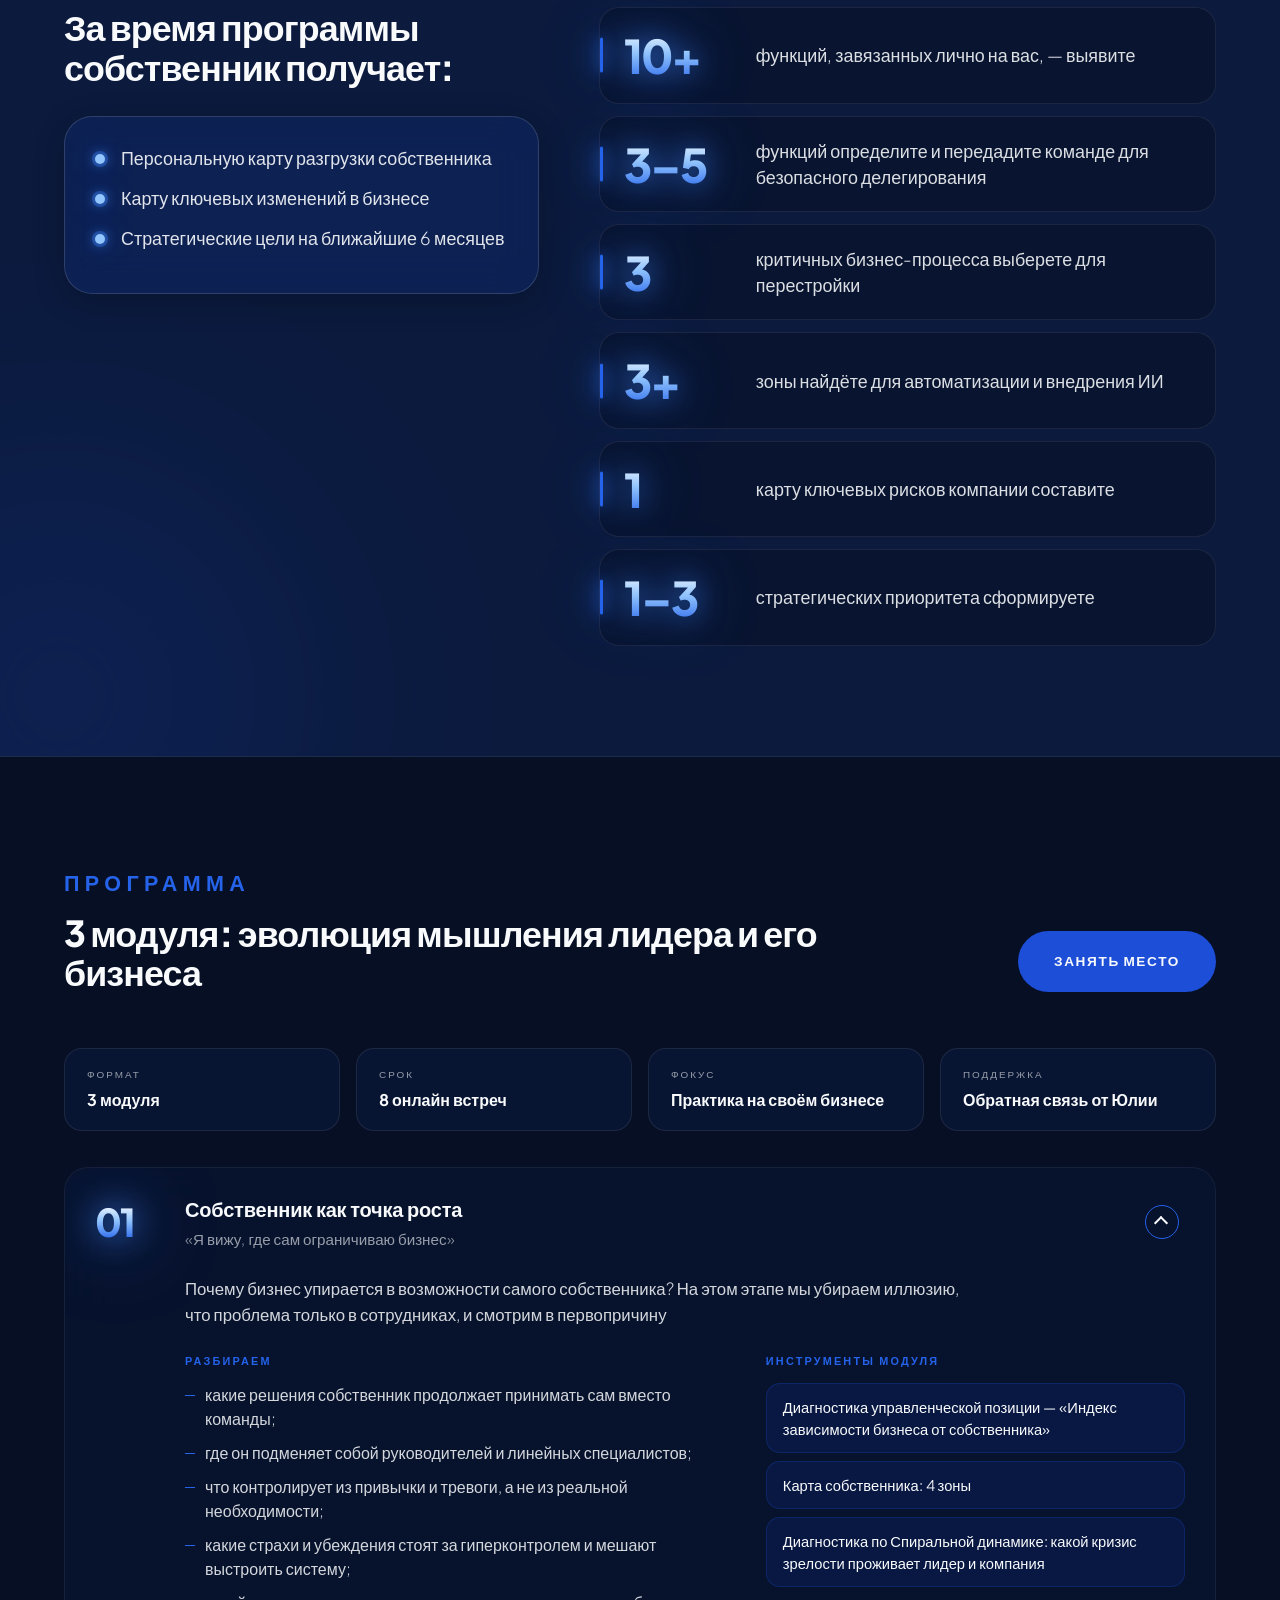
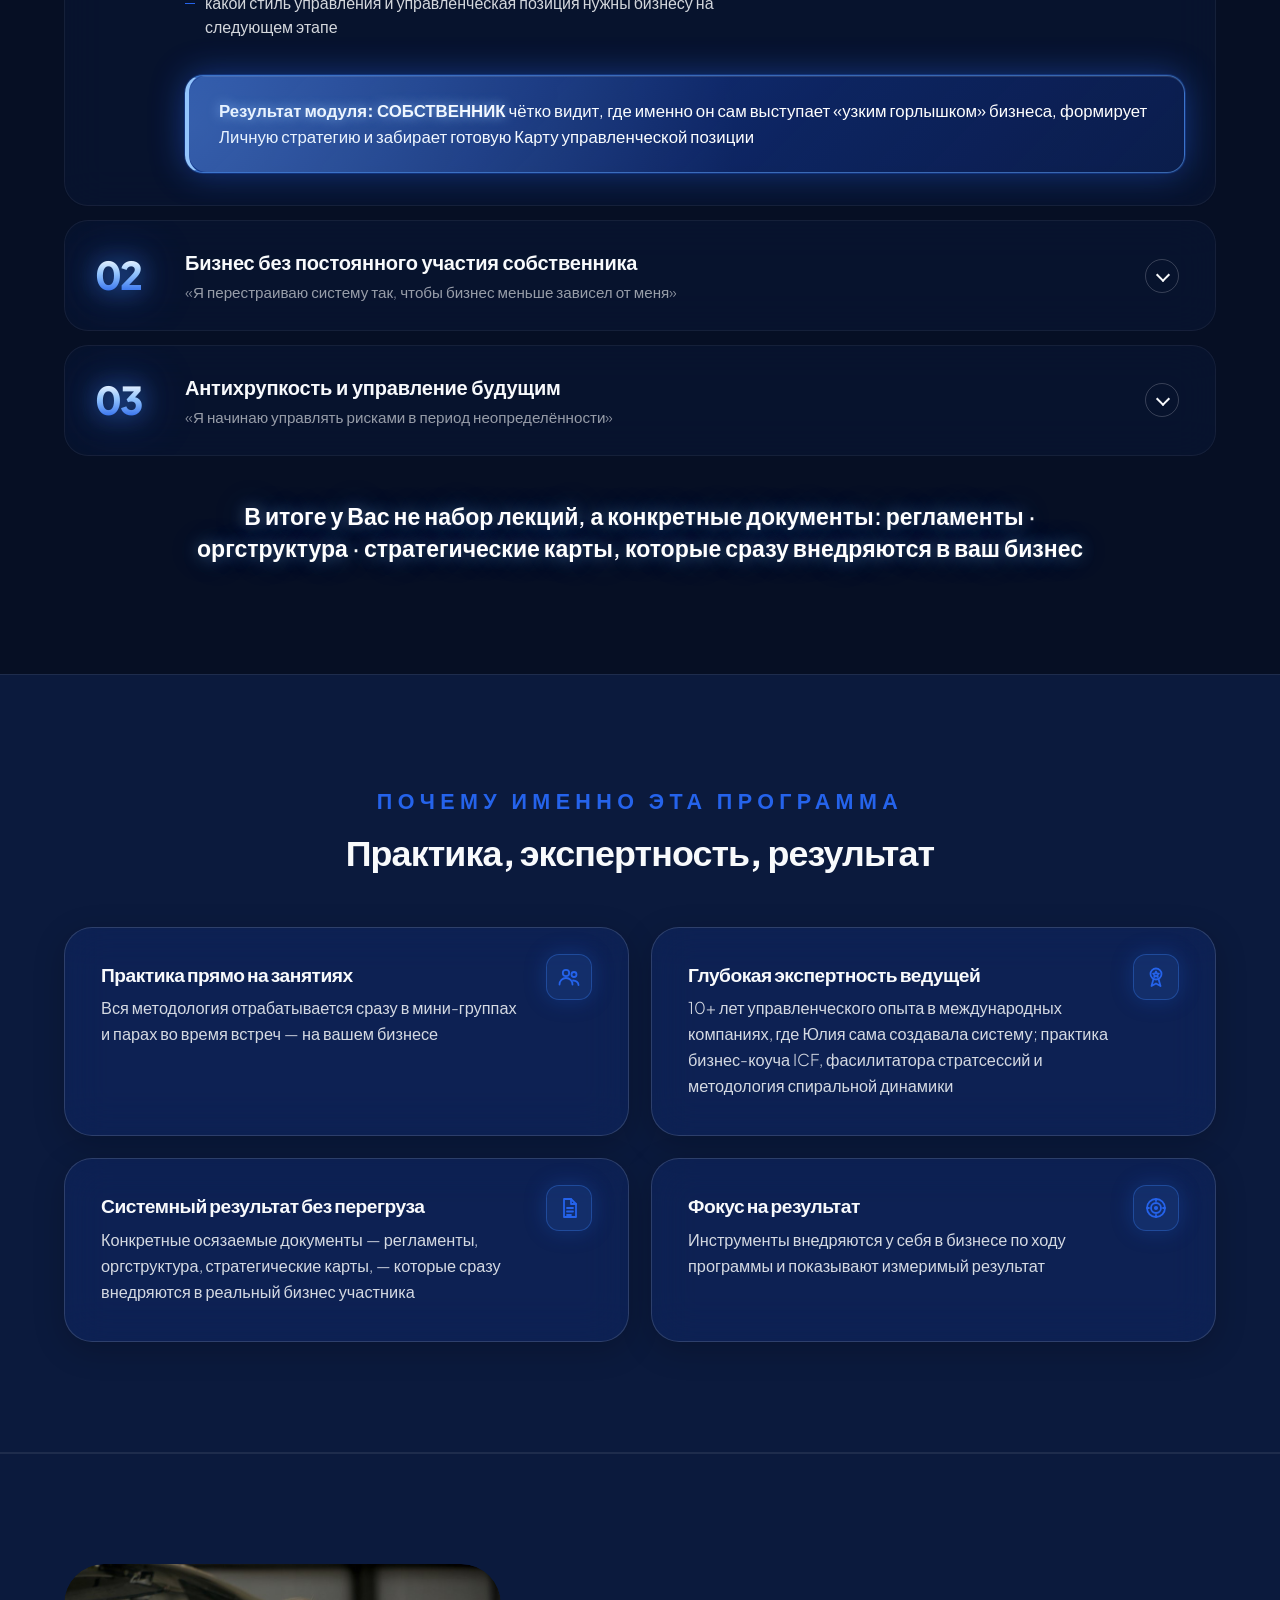
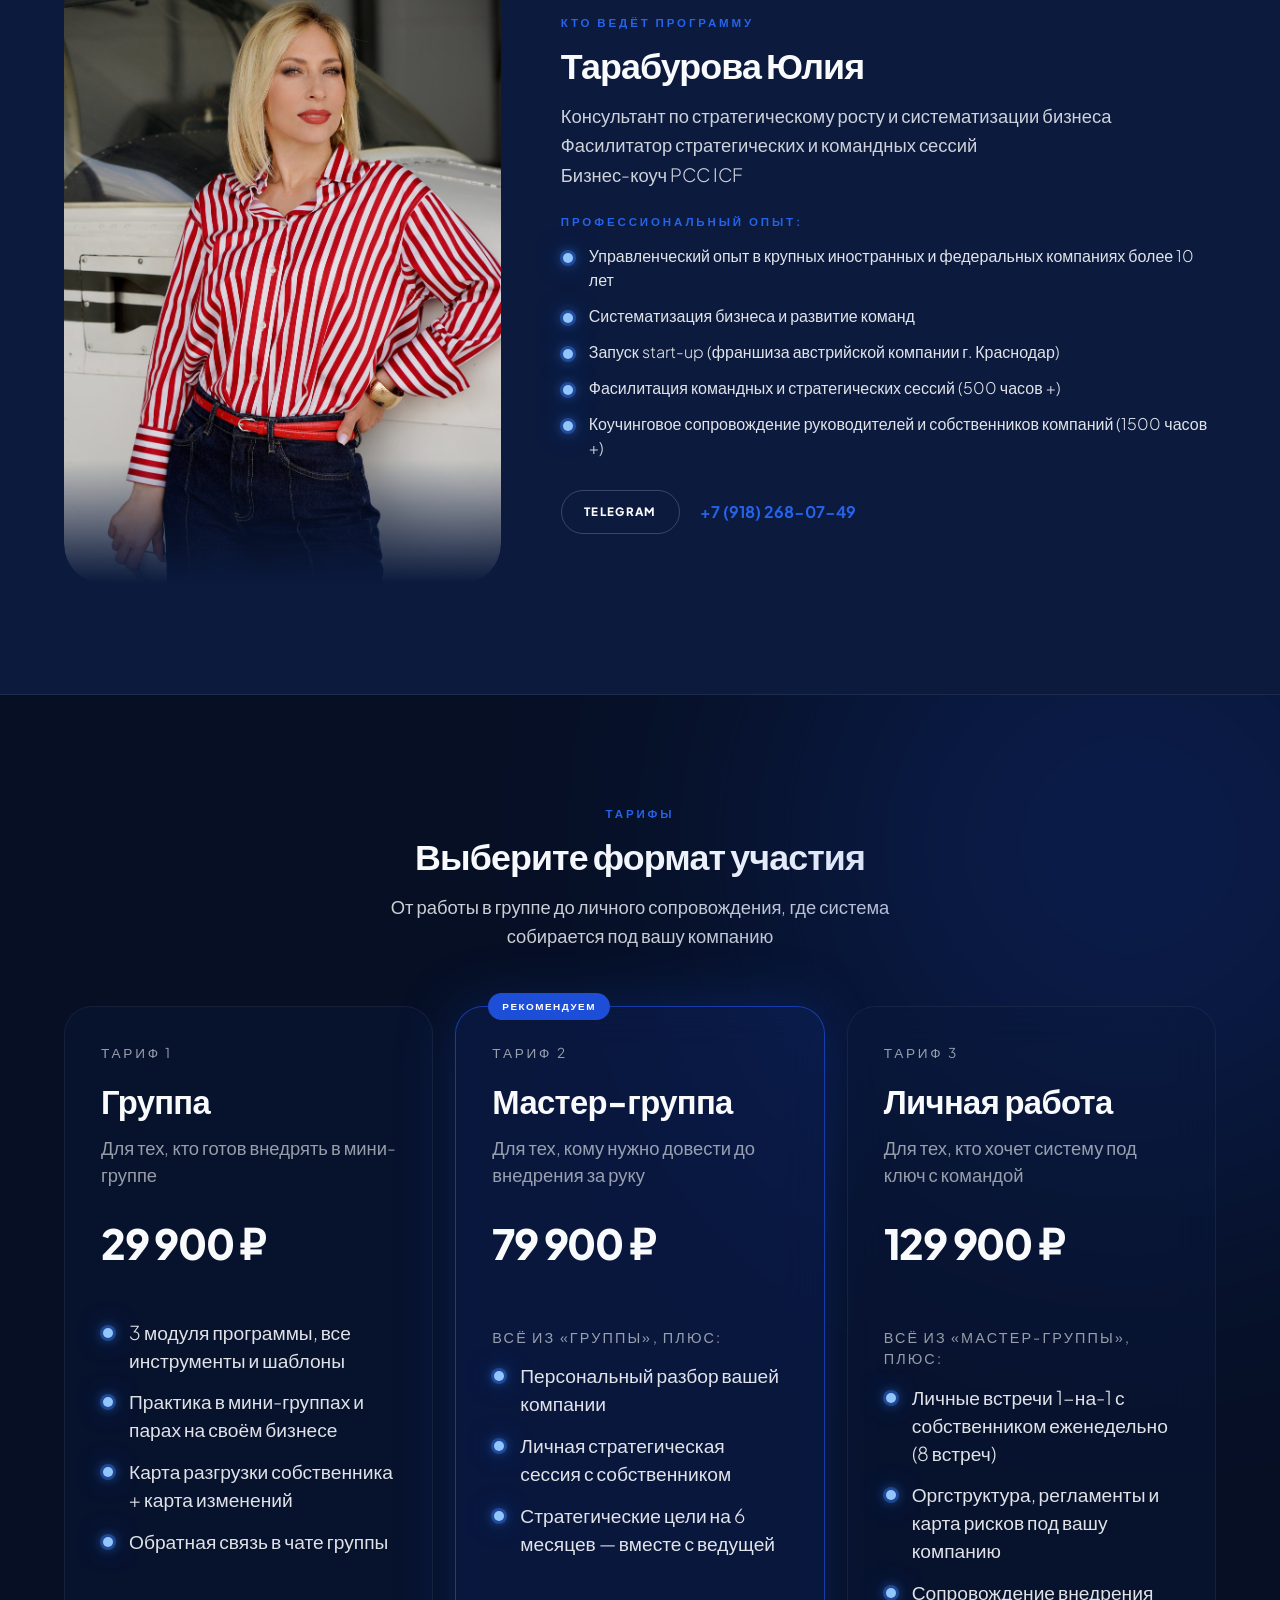
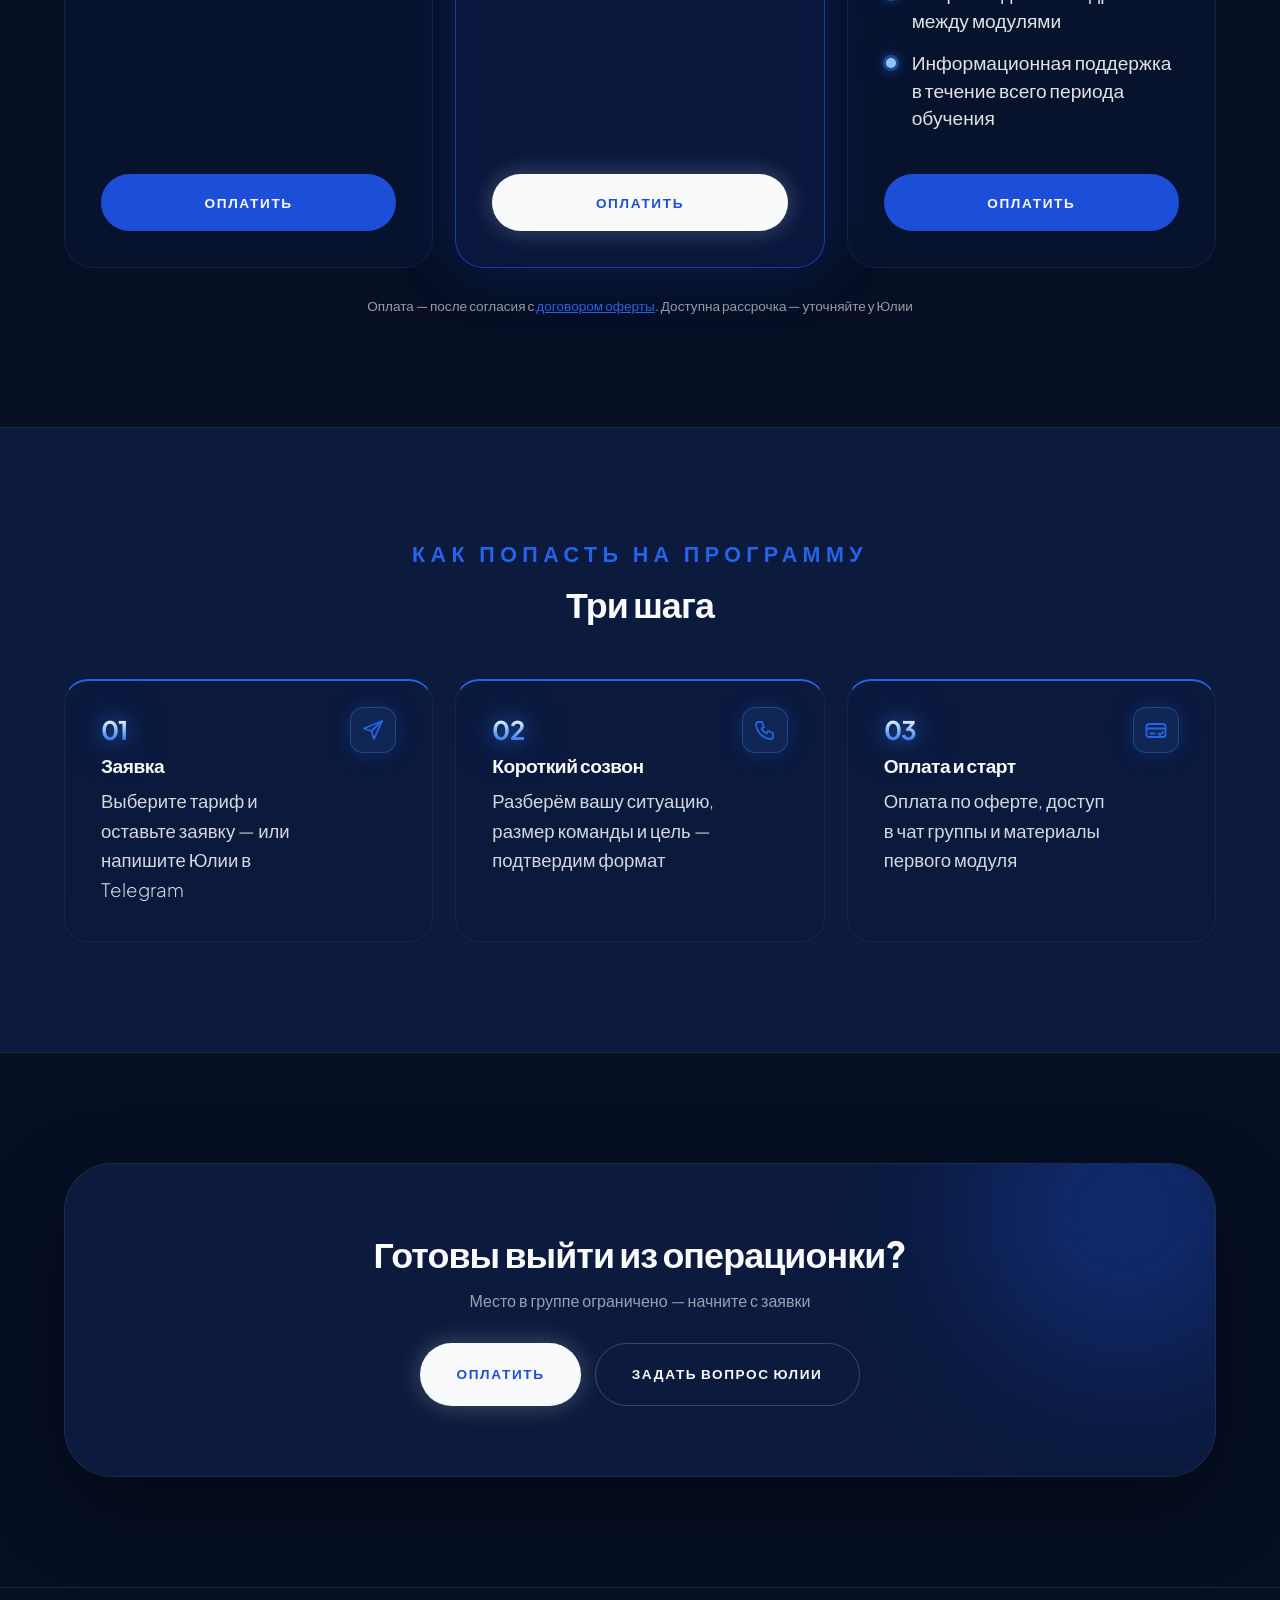
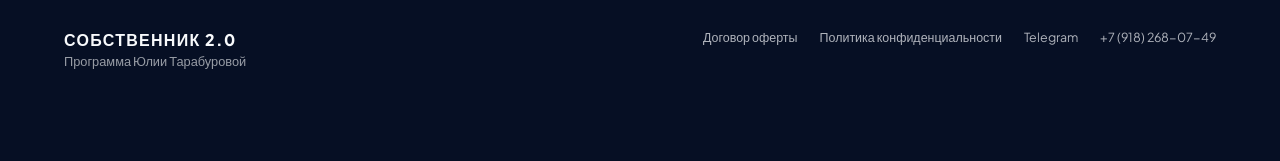
==== commit 6e335e7d: "program after text" ====
--- a/index.html
+++ b/index.html
@@ -326,7 +326,7 @@
 
     </div>
 
-    <p class="program__after">В итоге у Вас не набор лекций · а конкретные документы: регламенты · оргструктура · стратегические карты · которые сразу внедряются в ваш бизнес</p>
+    <p class="program__after">В итоге у Вас не набор лекций, а конкретные документы: регламенты · оргструктура · стратегические карты, которые сразу внедряются в ваш бизнес</p>
   </div>
 </section>
 
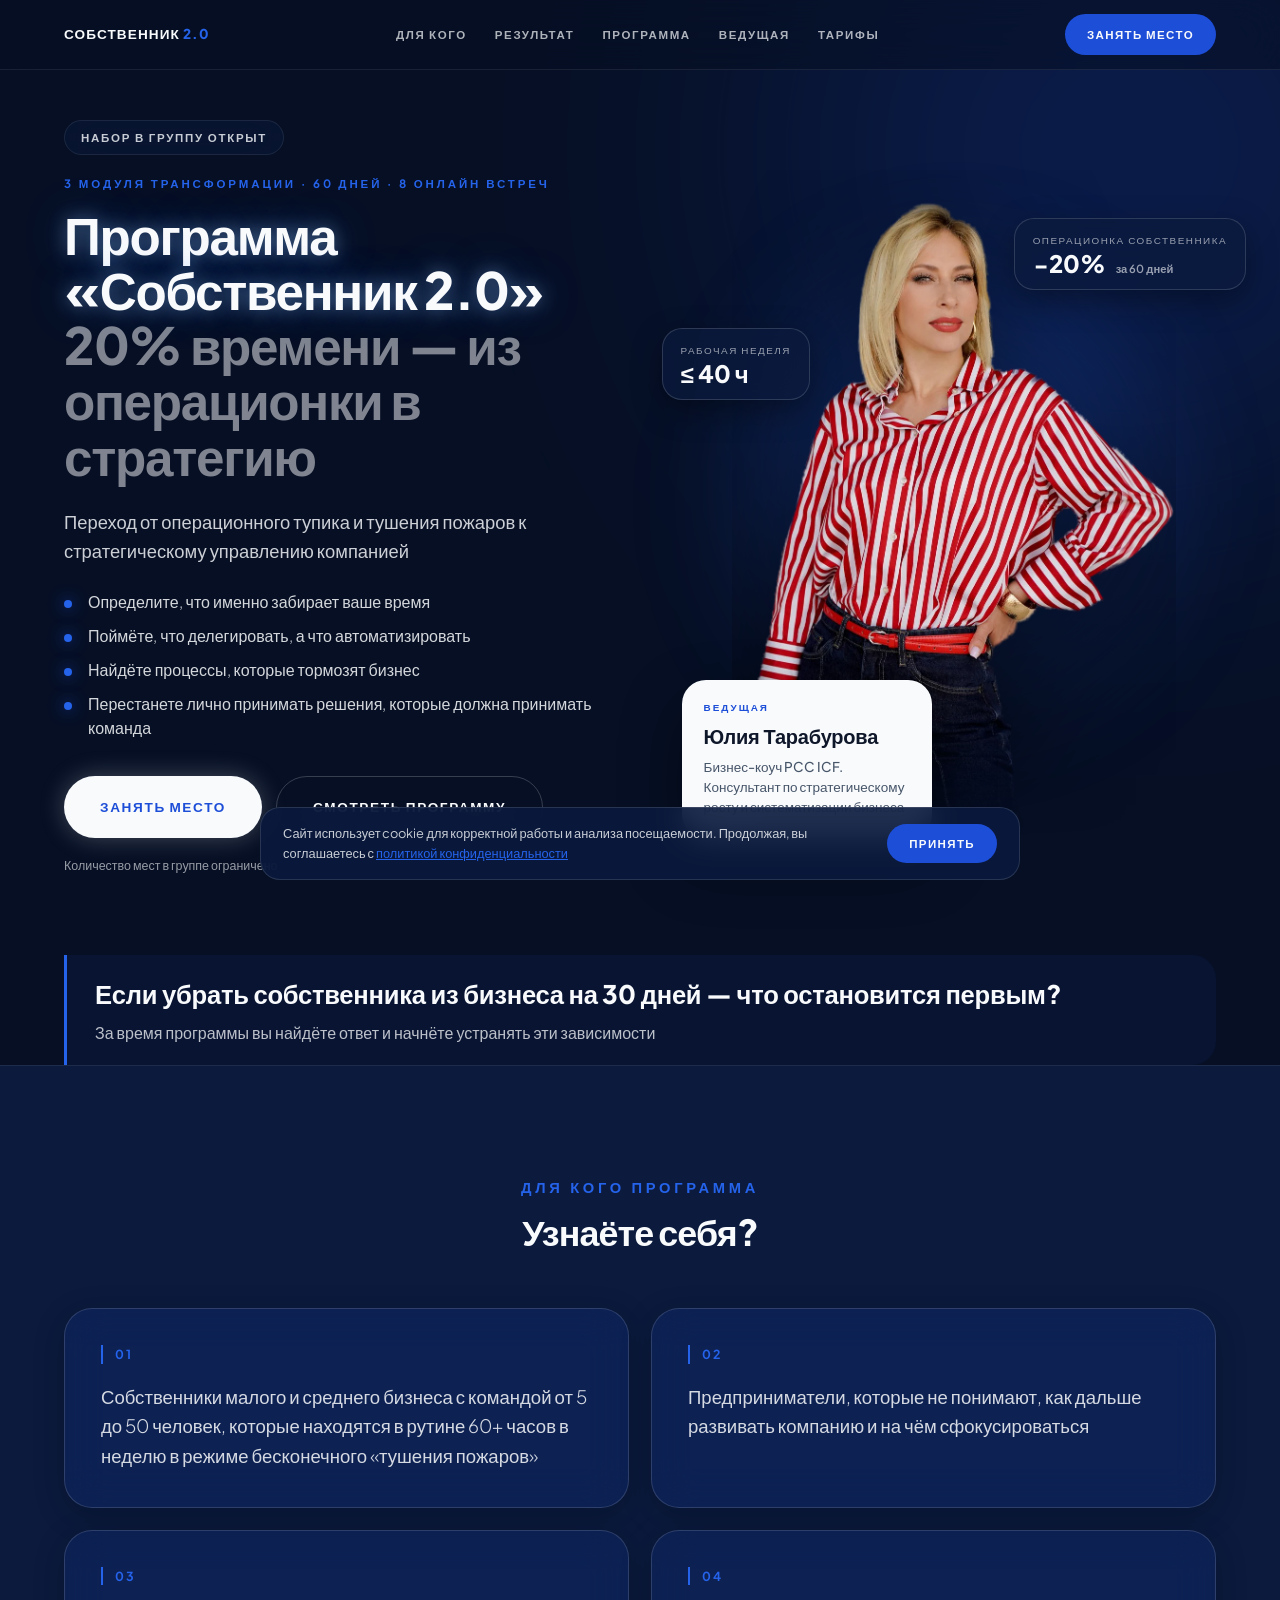
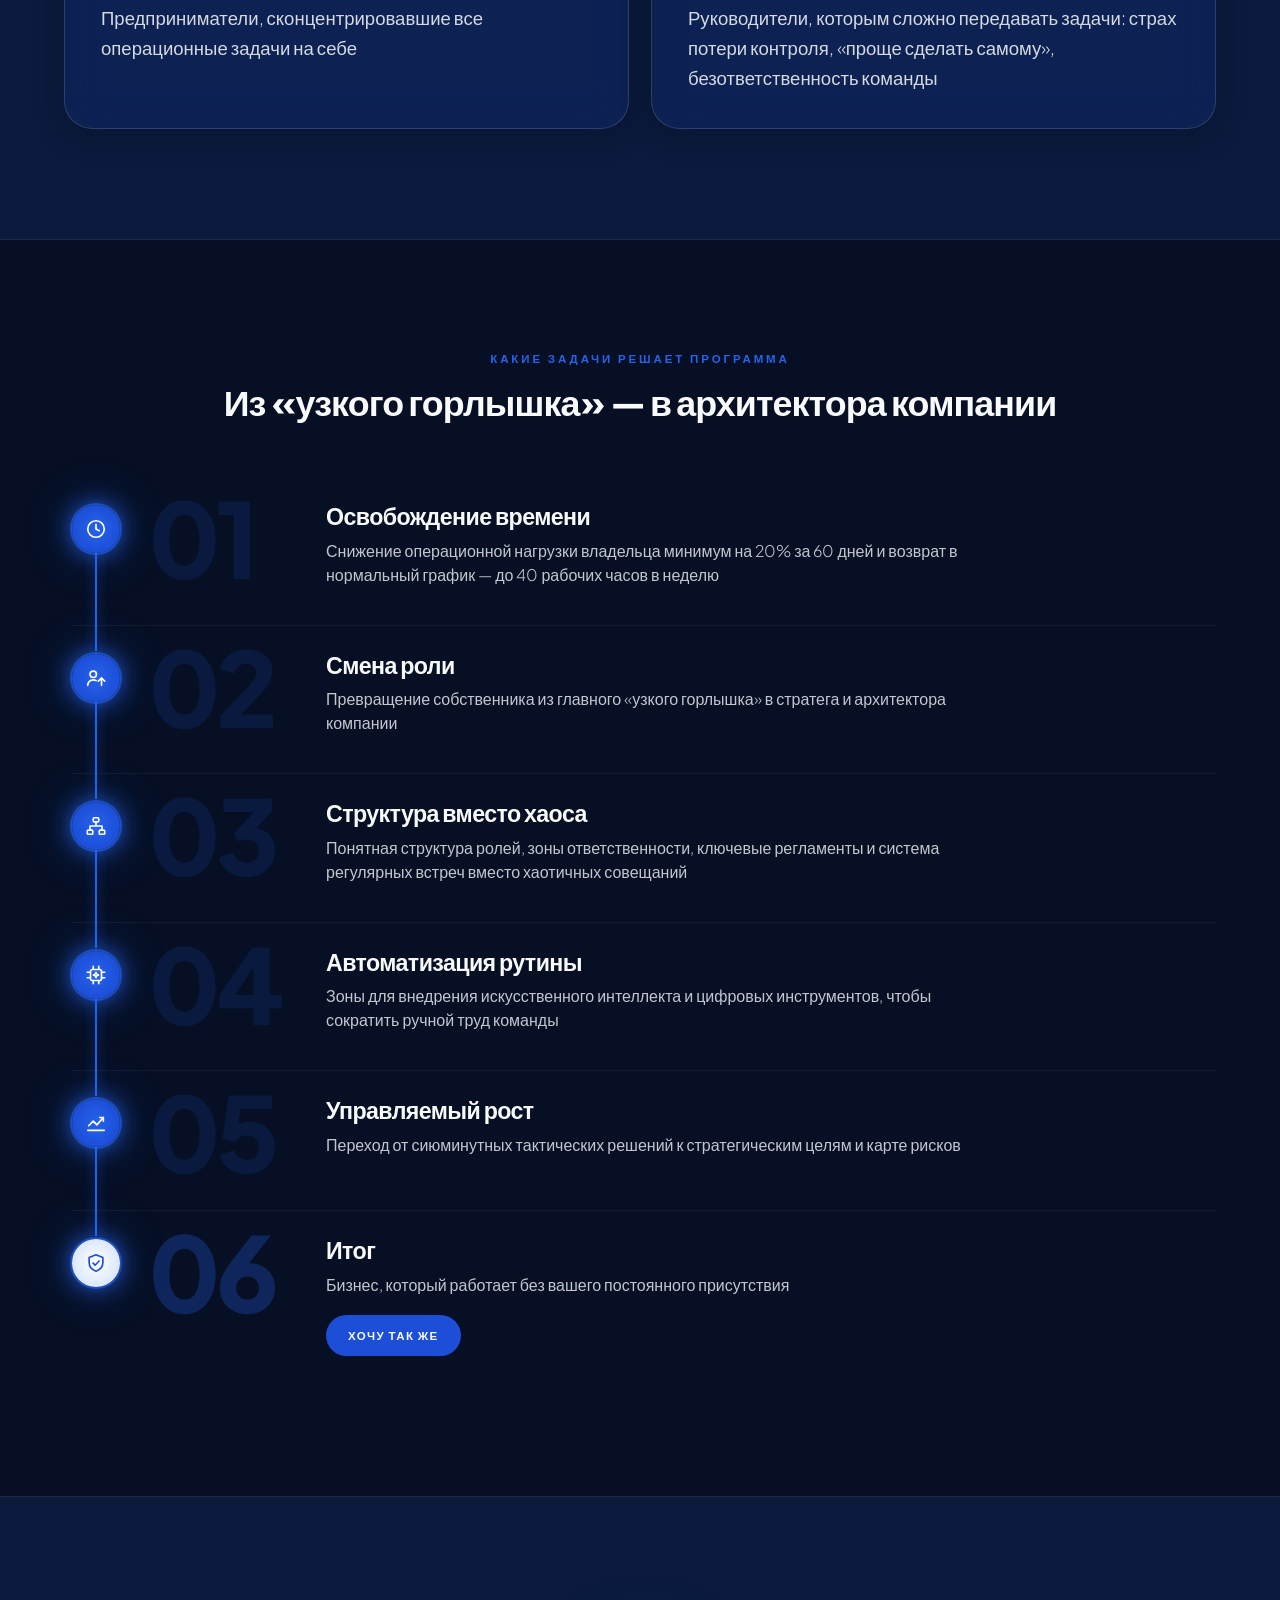
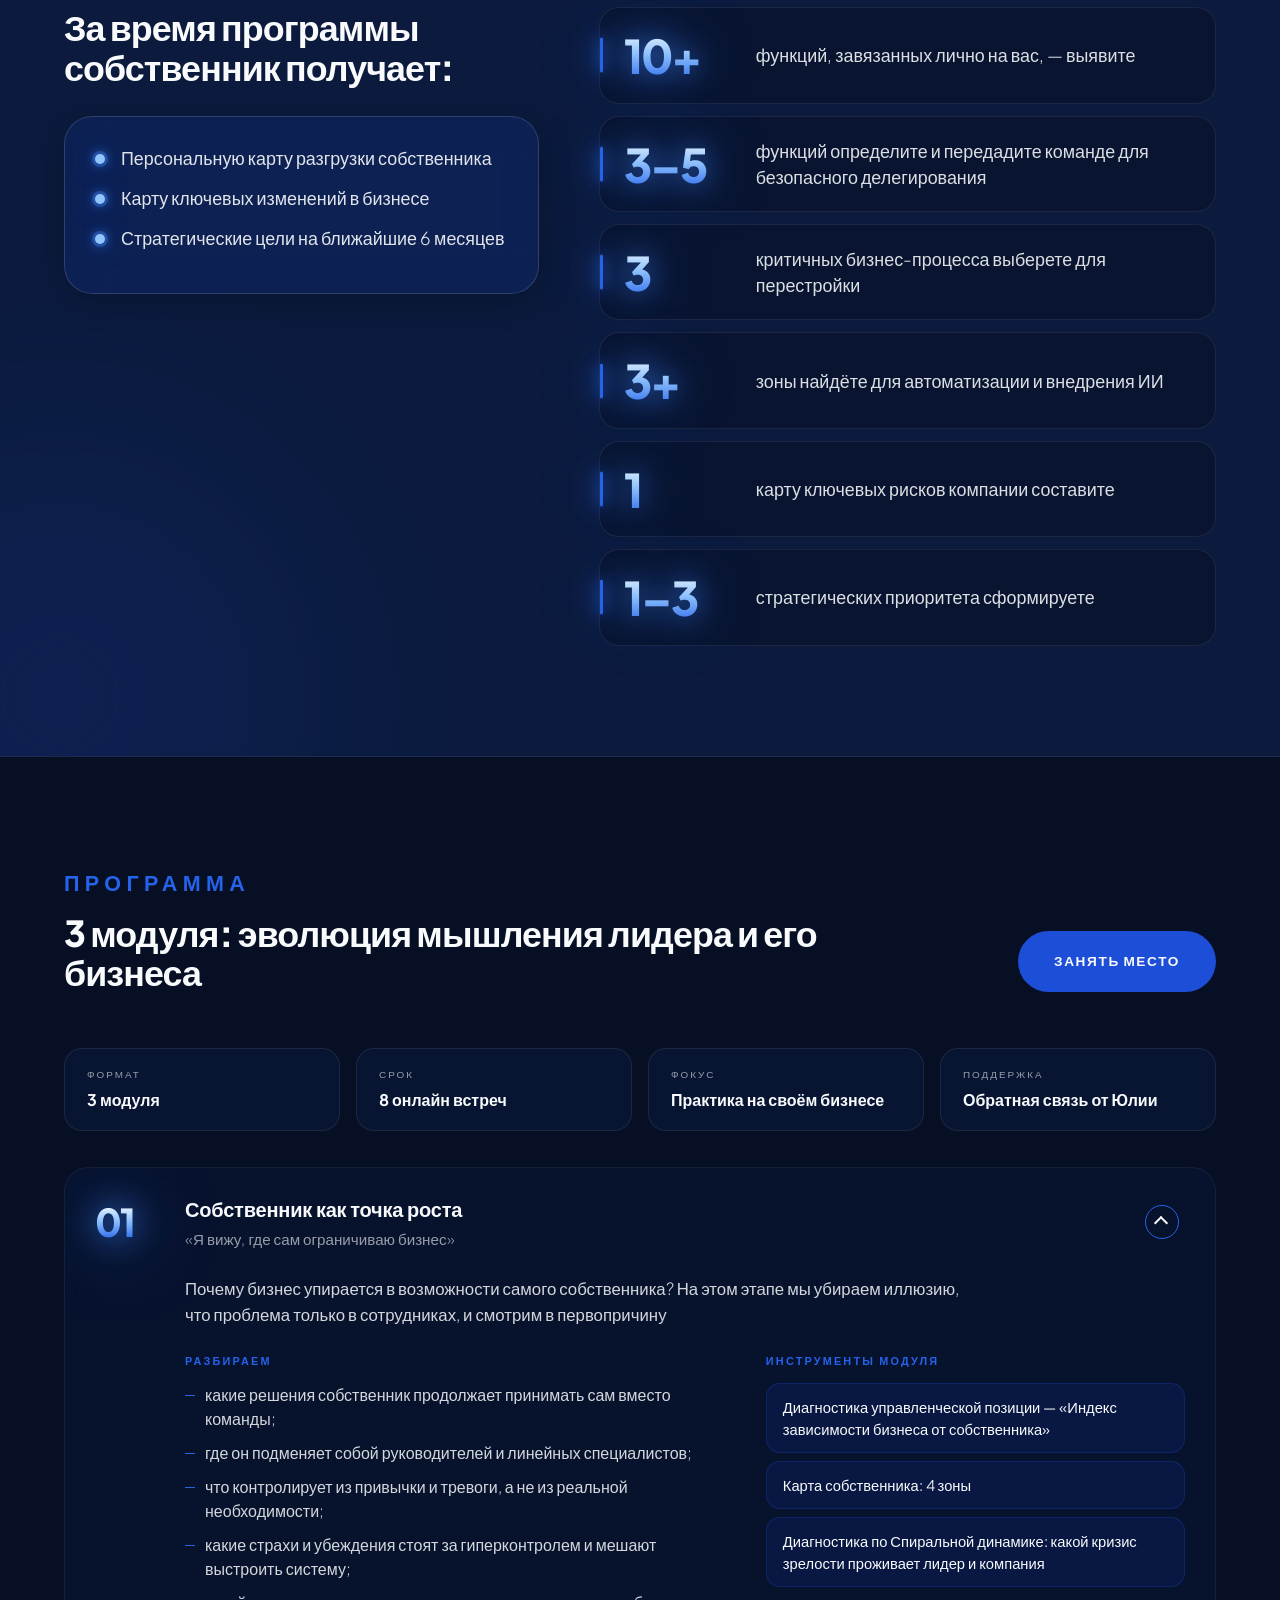
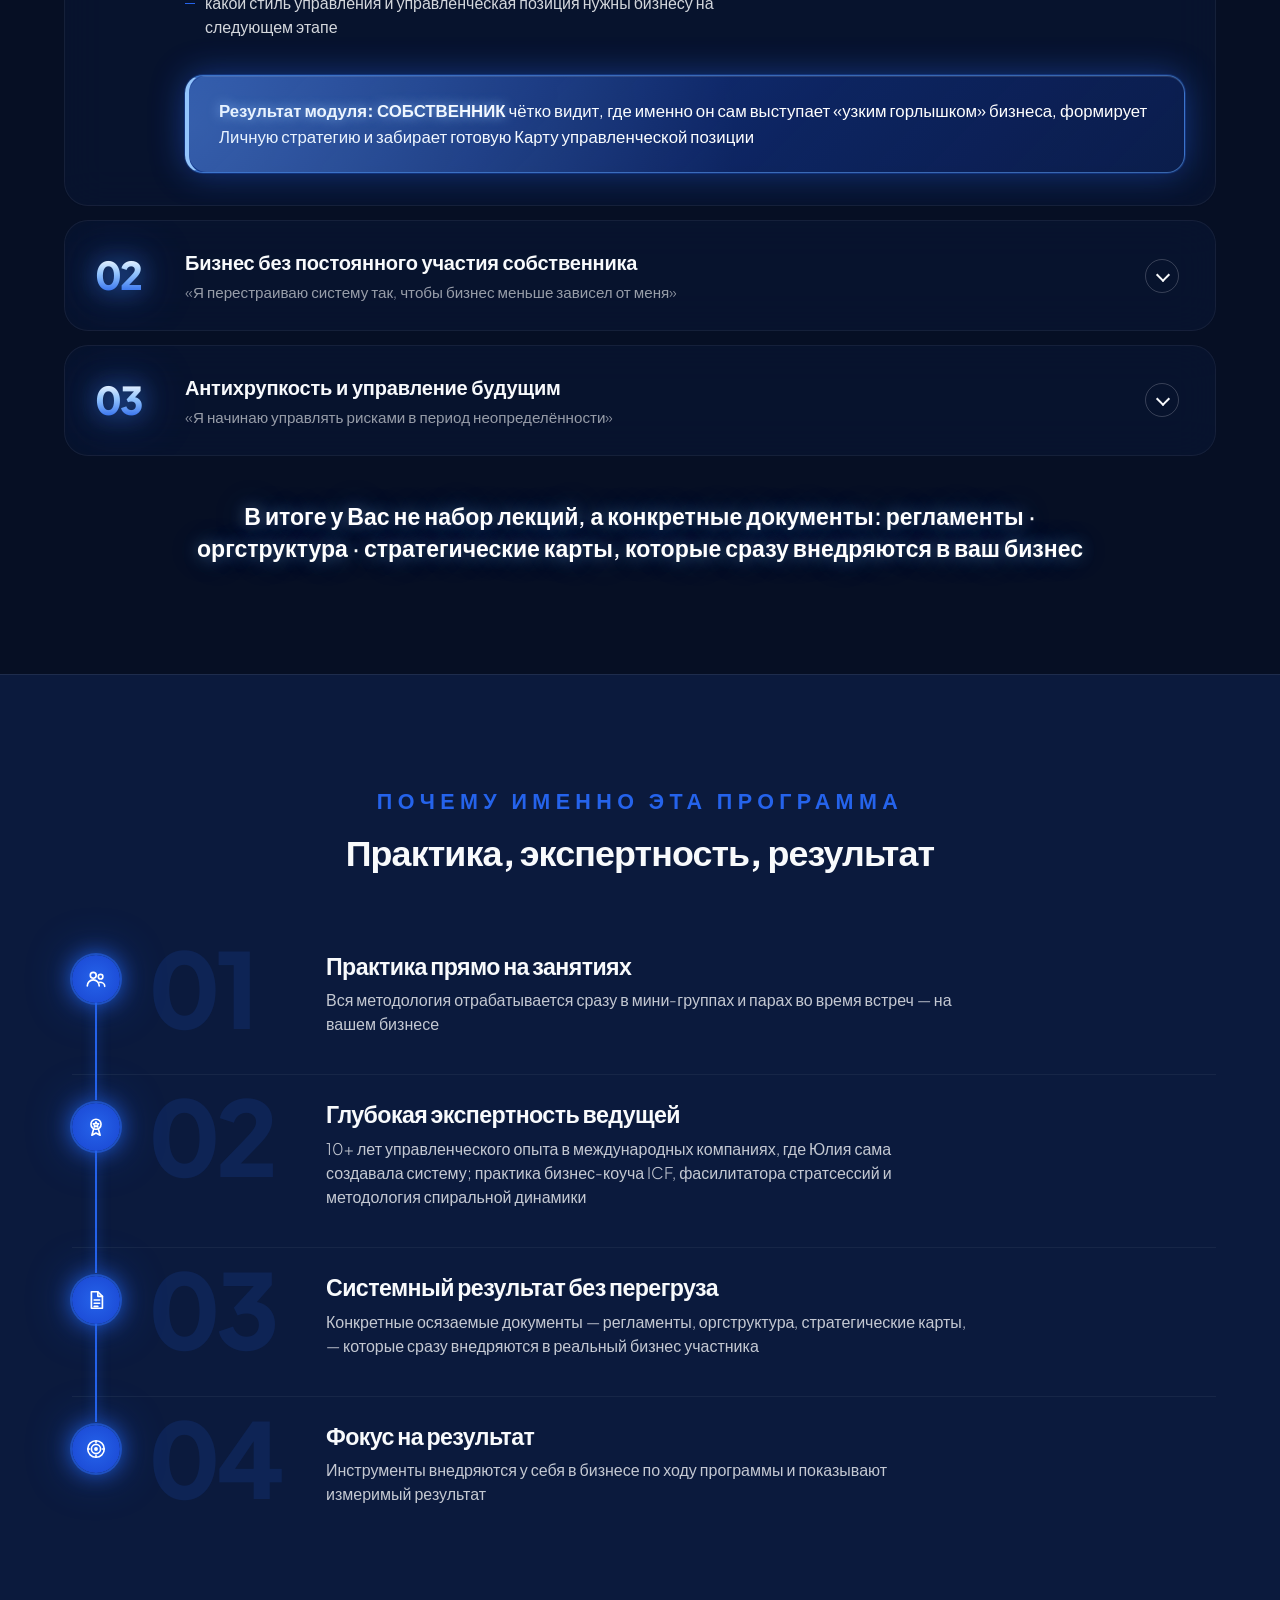
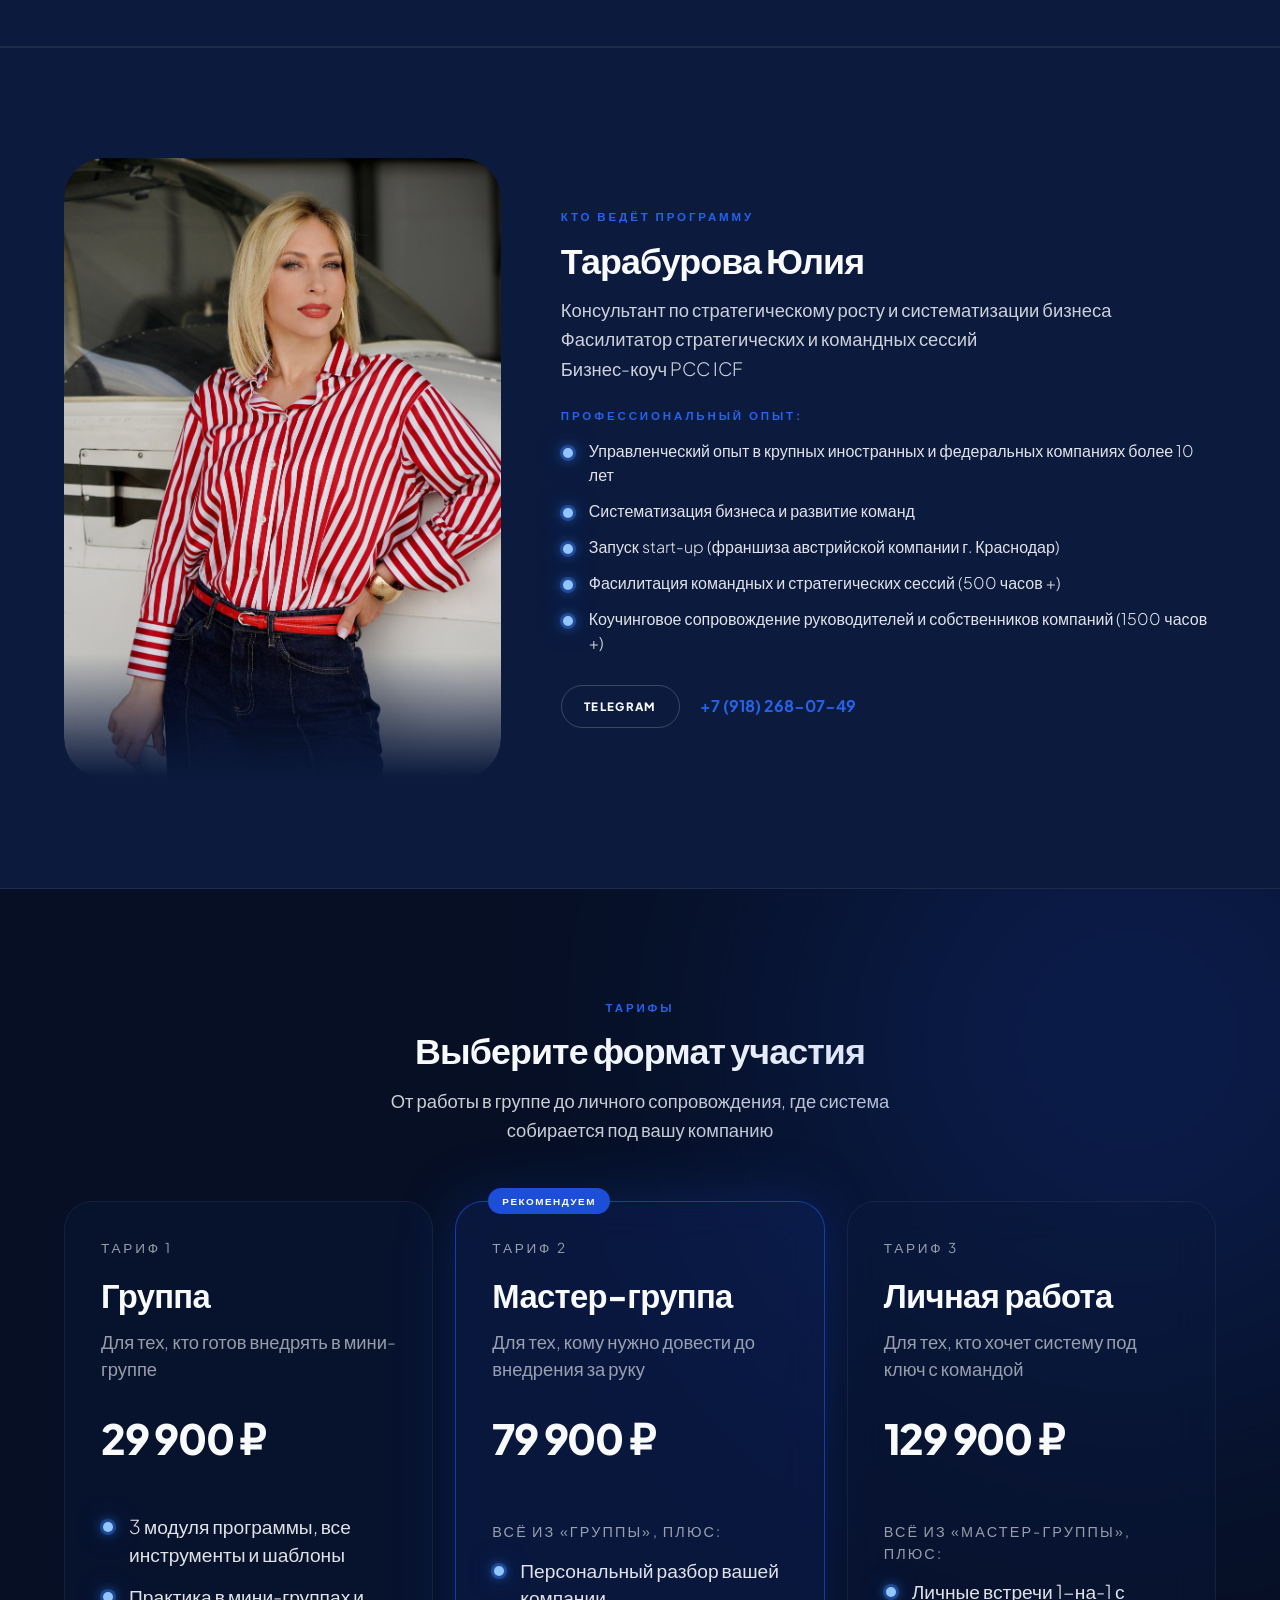
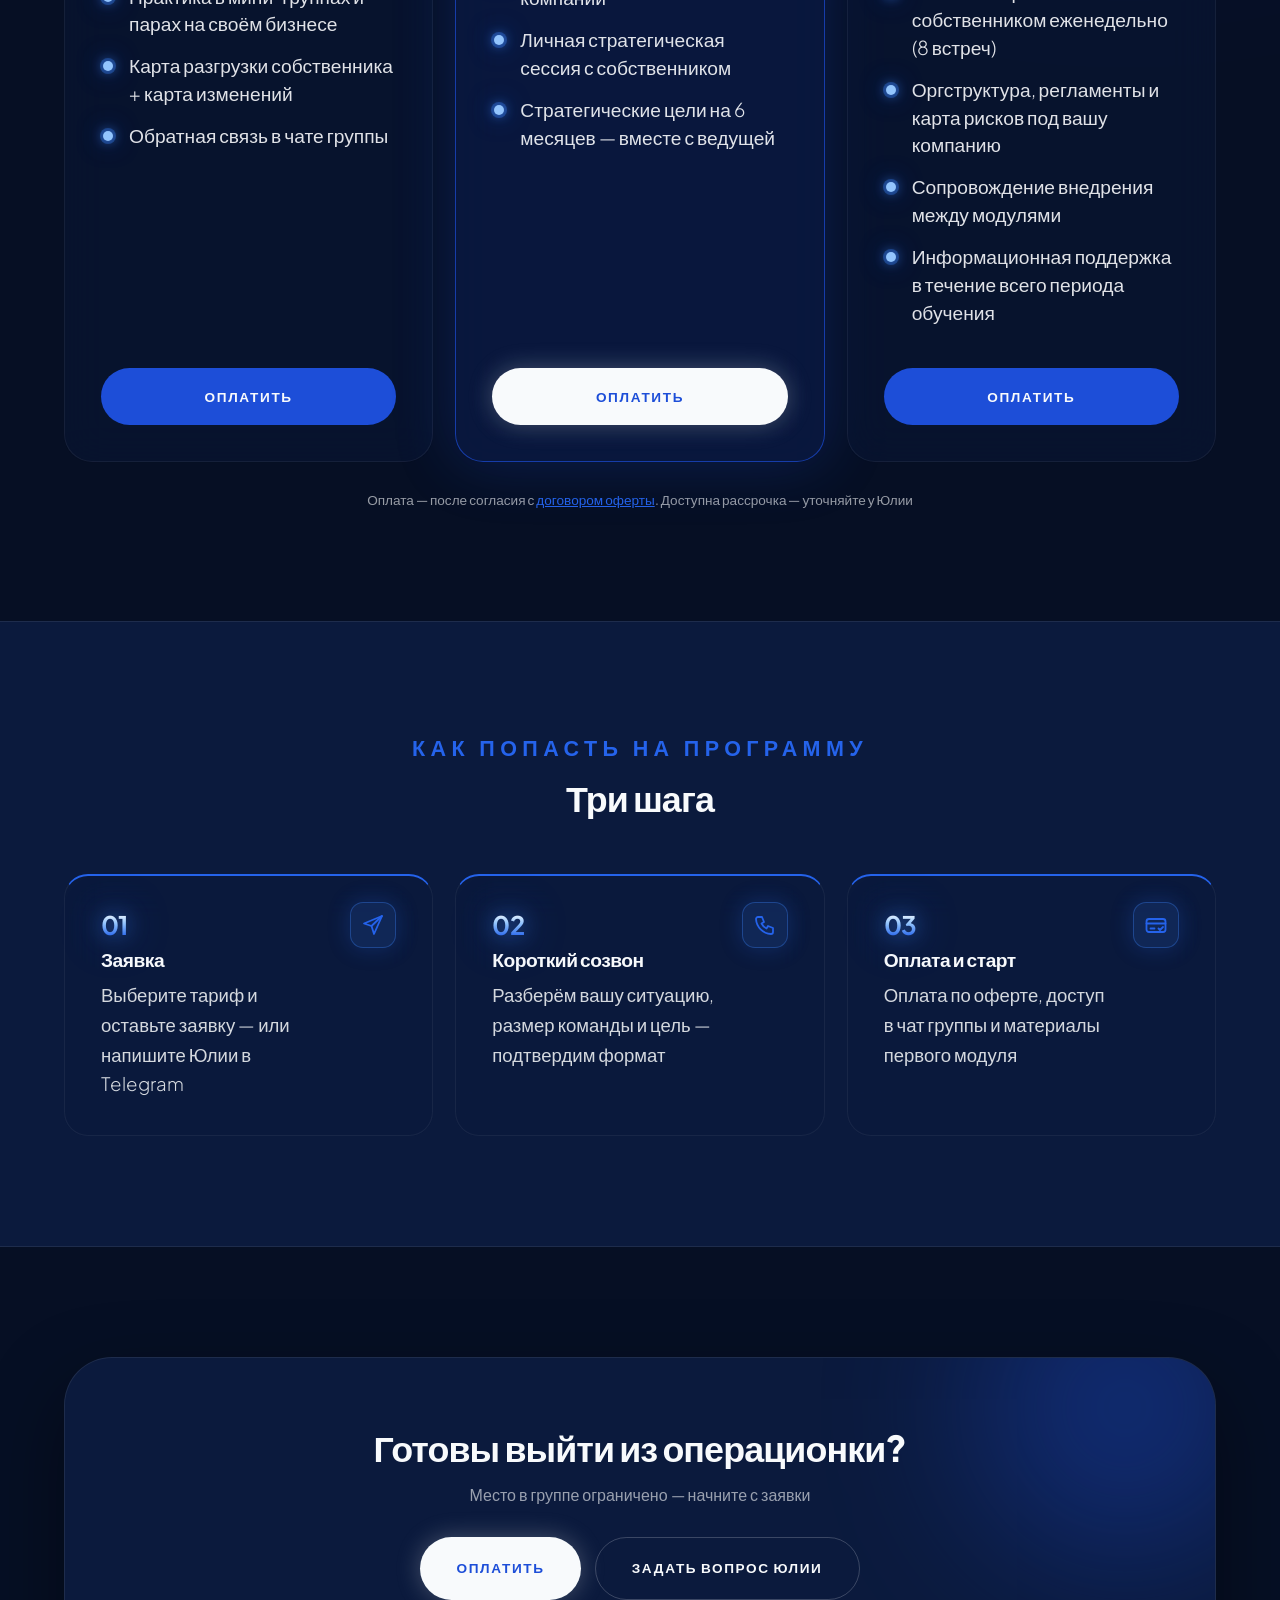
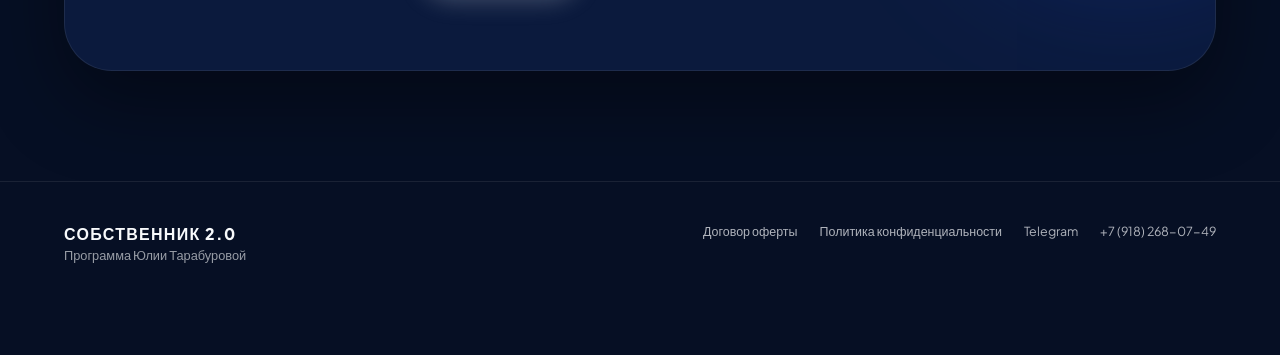
==== commit a6491edc: "why timeline" ====
--- a/index.html
+++ b/index.html
@@ -337,26 +337,38 @@
       <div class="eyebrow eyebrow--xl">Почему именно эта программа</div>
       <h2>Практика, экспертность, результат</h2>
     </div>
-    <div class="grid grid--2">
-      <div class="glass glass--blue tile">
-        <div class="tile__icon" aria-hidden="true"><svg viewBox="0 0 24 24" fill="none" stroke="currentColor" stroke-width="1.8" stroke-linecap="round" stroke-linejoin="round"><circle cx="9" cy="8" r="3.2"/><circle cx="17" cy="9.5" r="2.5"/><path d="M2.5 19.5c0-3.6 2.9-6.5 6.5-6.5s6.5 2.9 6.5 6.5"/><path d="M16 15.5c3 0 5.5 2 5.5 4.5"/></svg></div>
-        <h3>Практика прямо на занятиях</h3>
-        <p>Вся методология отрабатывается сразу в мини-группах и парах во время встреч — на вашем бизнесе</p>
-      </div>
-      <div class="glass glass--blue tile">
-        <div class="tile__icon" aria-hidden="true"><svg viewBox="0 0 24 24" fill="none" stroke="currentColor" stroke-width="1.8" stroke-linecap="round" stroke-linejoin="round"><circle cx="12" cy="9" r="5.5"/><path d="M9.5 14l-2 7 4.5-2.5L16.5 21l-2-7"/><path d="M12 6.5l.9 1.8 2 .3-1.45 1.4.35 2-1.8-.95-1.8.95.35-2L9.1 8.6l2-.3z"/></svg></div>
-        <h3>Глубокая экспертность ведущей</h3>
-        <p>10+ лет управленческого опыта в международных компаниях, где Юлия сама создавала систему; практика бизнес-коуча ICF, фасилитатора стратсессий и методология спиральной динамики</p>
-      </div>
-      <div class="glass glass--blue tile">
-        <div class="tile__icon" aria-hidden="true"><svg viewBox="0 0 24 24" fill="none" stroke="currentColor" stroke-width="1.8" stroke-linecap="round" stroke-linejoin="round"><path d="M7 3h7l5 5v13H7z"/><path d="M14 3v5h5"/><path d="M10 12h6M10 15.5h6M10 19h4"/></svg></div>
-        <h3>Системный результат без перегруза</h3>
-        <p>Конкретные осязаемые документы — регламенты, оргструктура, стратегические карты, — которые сразу внедряются в реальный бизнес участника</p>
-      </div>
-      <div class="glass glass--blue tile">
-        <div class="tile__icon" aria-hidden="true"><svg viewBox="0 0 24 24" fill="none" stroke="currentColor" stroke-width="1.8" stroke-linecap="round" stroke-linejoin="round"><circle cx="12" cy="12" r="9"/><circle cx="12" cy="12" r="5"/><circle cx="12" cy="12" r="1.2" fill="currentColor"/><path d="M12 3v2M12 19v2M3 12h2M19 12h2"/></svg></div>
-        <h3>Фокус на результат</h3>
-        <p>Инструменты внедряются у себя в бизнесе по ходу программы и показывают измеримый результат</p>
+    <div class="timeline">
+      <div class="tl__item">
+        <div class="tl__icon" aria-hidden="true"><svg viewBox="0 0 24 24" fill="none" stroke="currentColor" stroke-width="1.8" stroke-linecap="round" stroke-linejoin="round"><circle cx="9" cy="8" r="3.2"/><circle cx="17" cy="9.5" r="2.5"/><path d="M2.5 19.5c0-3.6 2.9-6.5 6.5-6.5s6.5 2.9 6.5 6.5"/><path d="M16 15.5c3 0 5.5 2 5.5 4.5"/></svg></div>
+        <div class="tl__num" aria-hidden="true">01</div>
+        <div class="tl__body">
+          <h3>Практика прямо на занятиях</h3>
+          <p>Вся методология отрабатывается сразу в мини-группах и парах во время встреч — на вашем бизнесе</p>
+        </div>
+      </div>
+      <div class="tl__item">
+        <div class="tl__icon" aria-hidden="true"><svg viewBox="0 0 24 24" fill="none" stroke="currentColor" stroke-width="1.8" stroke-linecap="round" stroke-linejoin="round"><circle cx="12" cy="9" r="5.5"/><path d="M9.5 14l-2 7 4.5-2.5L16.5 21l-2-7"/><path d="M12 6.5l.9 1.8 2 .3-1.45 1.4.35 2-1.8-.95-1.8.95.35-2L9.1 8.6l2-.3z"/></svg></div>
+        <div class="tl__num" aria-hidden="true">02</div>
+        <div class="tl__body">
+          <h3>Глубокая экспертность ведущей</h3>
+          <p>10+ лет управленческого опыта в международных компаниях, где Юлия сама создавала систему; практика бизнес-коуча ICF, фасилитатора стратсессий и методология спиральной динамики</p>
+        </div>
+      </div>
+      <div class="tl__item">
+        <div class="tl__icon" aria-hidden="true"><svg viewBox="0 0 24 24" fill="none" stroke="currentColor" stroke-width="1.8" stroke-linecap="round" stroke-linejoin="round"><path d="M7 3h7l5 5v13H7z"/><path d="M14 3v5h5"/><path d="M10 12h6M10 15.5h6M10 19h4"/></svg></div>
+        <div class="tl__num" aria-hidden="true">03</div>
+        <div class="tl__body">
+          <h3>Системный результат без перегруза</h3>
+          <p>Конкретные осязаемые документы — регламенты, оргструктура, стратегические карты, — которые сразу внедряются в реальный бизнес участника</p>
+        </div>
+      </div>
+      <div class="tl__item">
+        <div class="tl__icon" aria-hidden="true"><svg viewBox="0 0 24 24" fill="none" stroke="currentColor" stroke-width="1.8" stroke-linecap="round" stroke-linejoin="round"><circle cx="12" cy="12" r="9"/><circle cx="12" cy="12" r="5"/><circle cx="12" cy="12" r="1.2" fill="currentColor"/><path d="M12 3v2M12 19v2M3 12h2M19 12h2"/></svg></div>
+        <div class="tl__num" aria-hidden="true">04</div>
+        <div class="tl__body">
+          <h3>Фокус на результат</h3>
+          <p>Инструменты внедряются у себя в бизнесе по ходу программы и показывают измеримый результат</p>
+        </div>
       </div>
     </div>
   </div>
--- a/assets/style.css
+++ b/assets/style.css
@@ -165,8 +165,6 @@
   background: rgba(59, 130, 246, .14); border: 1px solid rgba(59, 130, 246, .35); box-shadow: 0 0 22px rgba(37, 99, 235, .25); }
 .tile__icon svg { width: 24px; height: 24px; }
 .tile--cta .tile__icon { color: #fff; background: rgba(255, 255, 255, .12); border-color: rgba(255, 255, 255, .3); }
-#why .tile { position: relative; padding-right: 100px; }
-#why .tile__icon { position: absolute; right: 36px; top: 26px; margin: 0; }
 #steps .tile { position: relative; padding-right: 100px; }
 #steps .tile__icon { position: absolute; right: 36px; top: 26px; margin: 0; }
 #steps .tile__num { font-size: 1.6rem; border-left: 0; padding-left: 0; margin-bottom: 12px; letter-spacing: -.03em; line-height: 1;
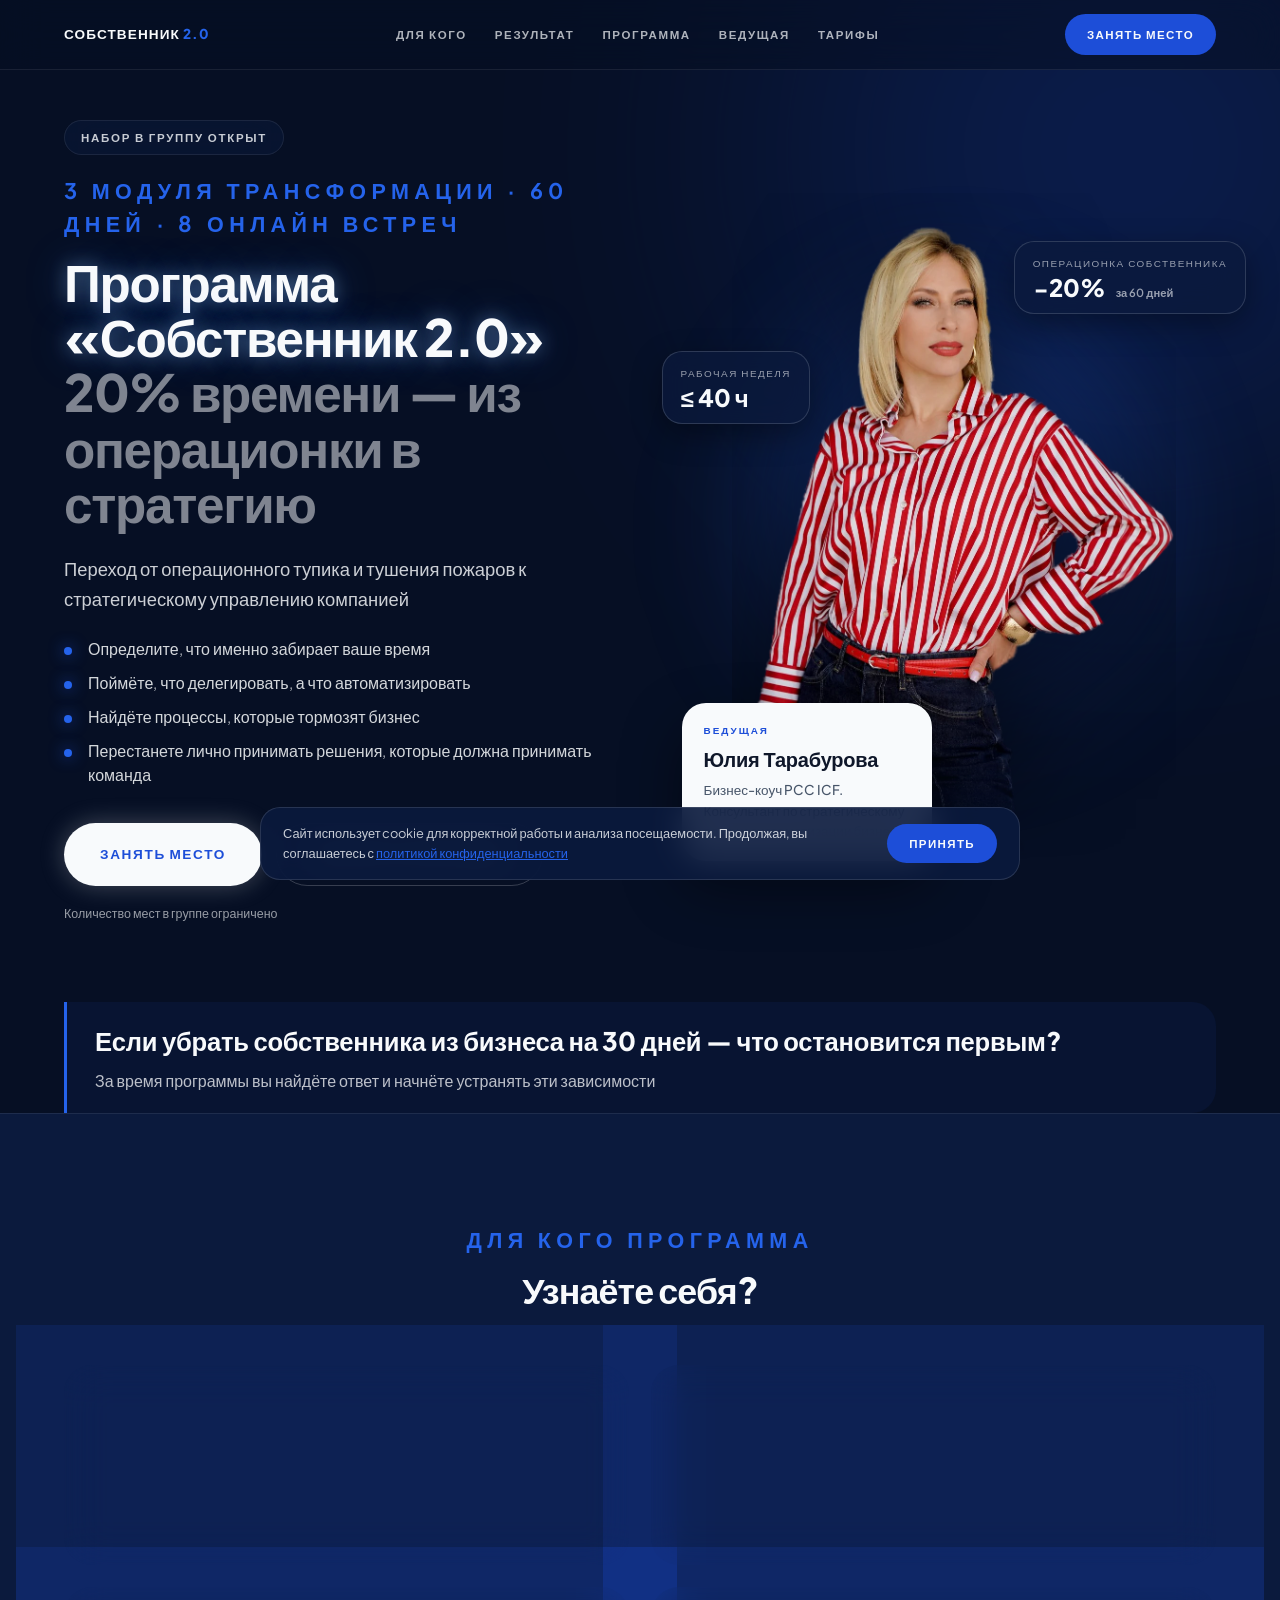
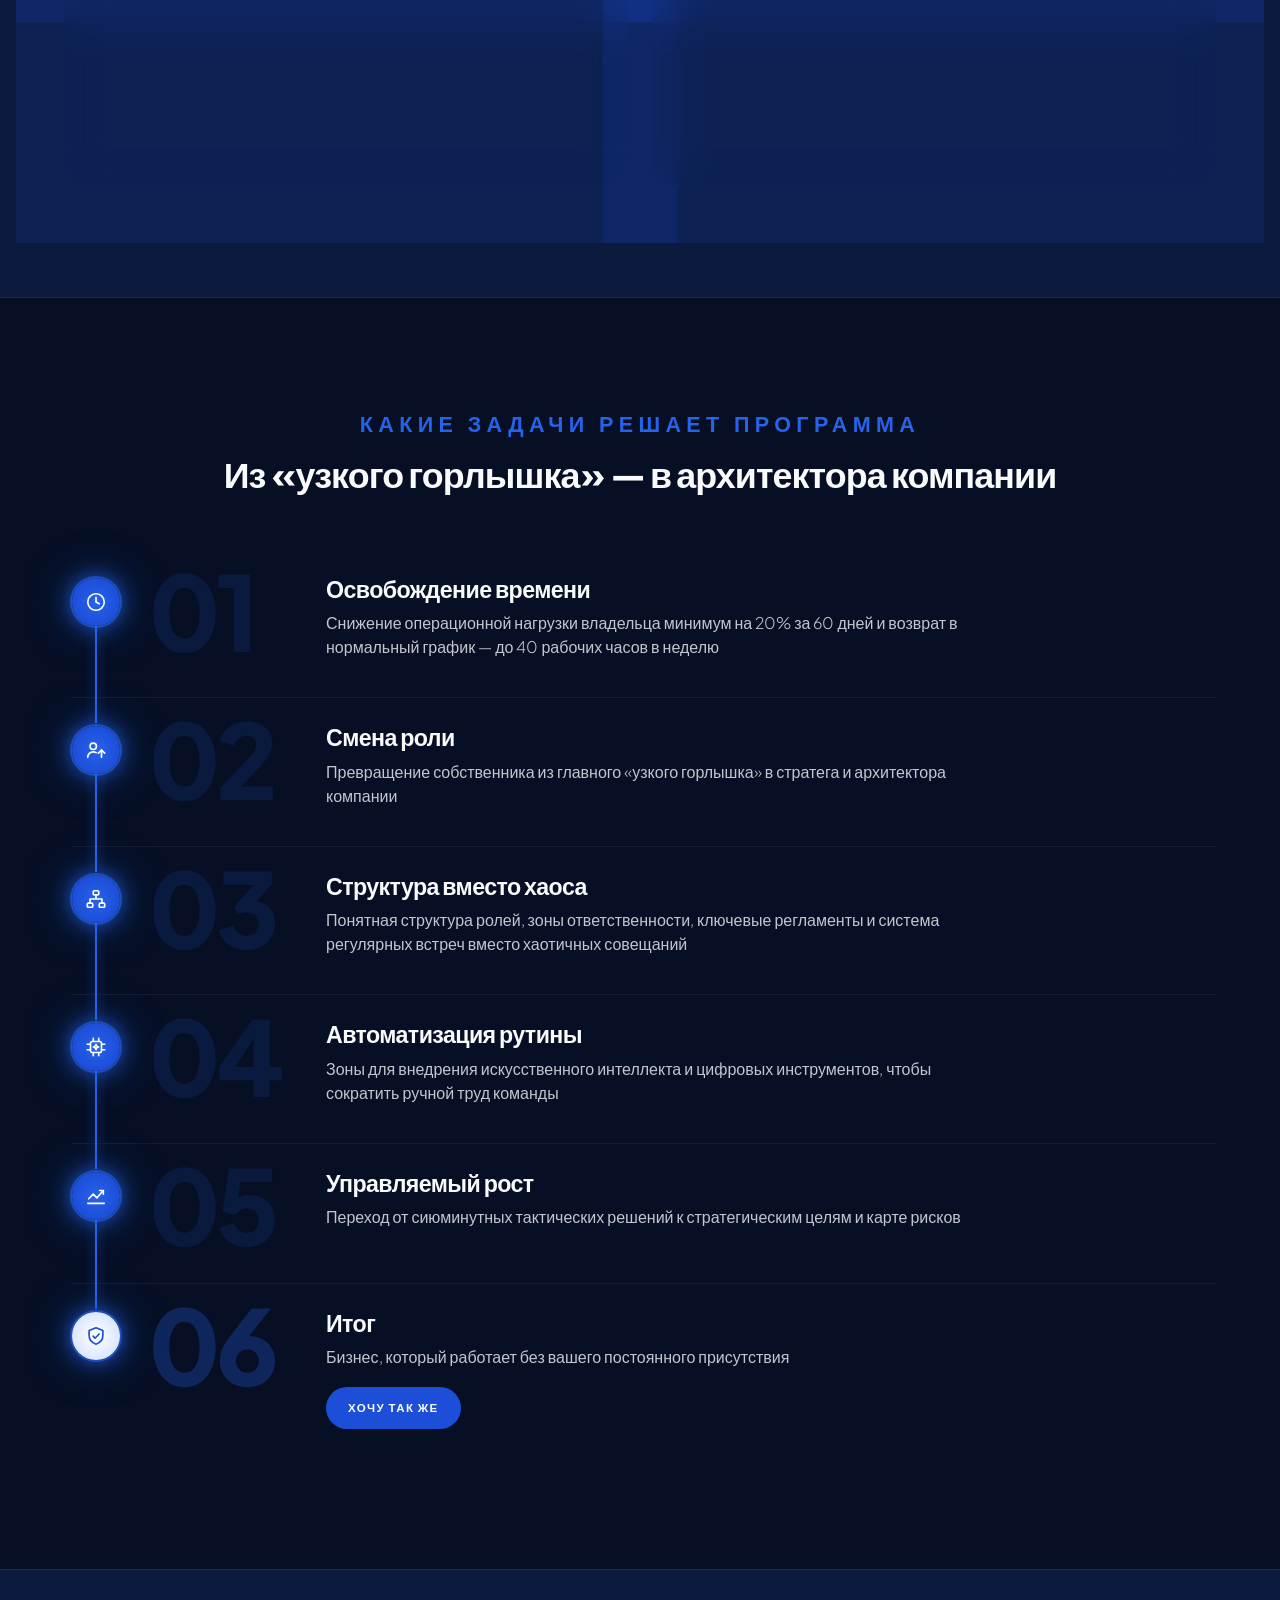
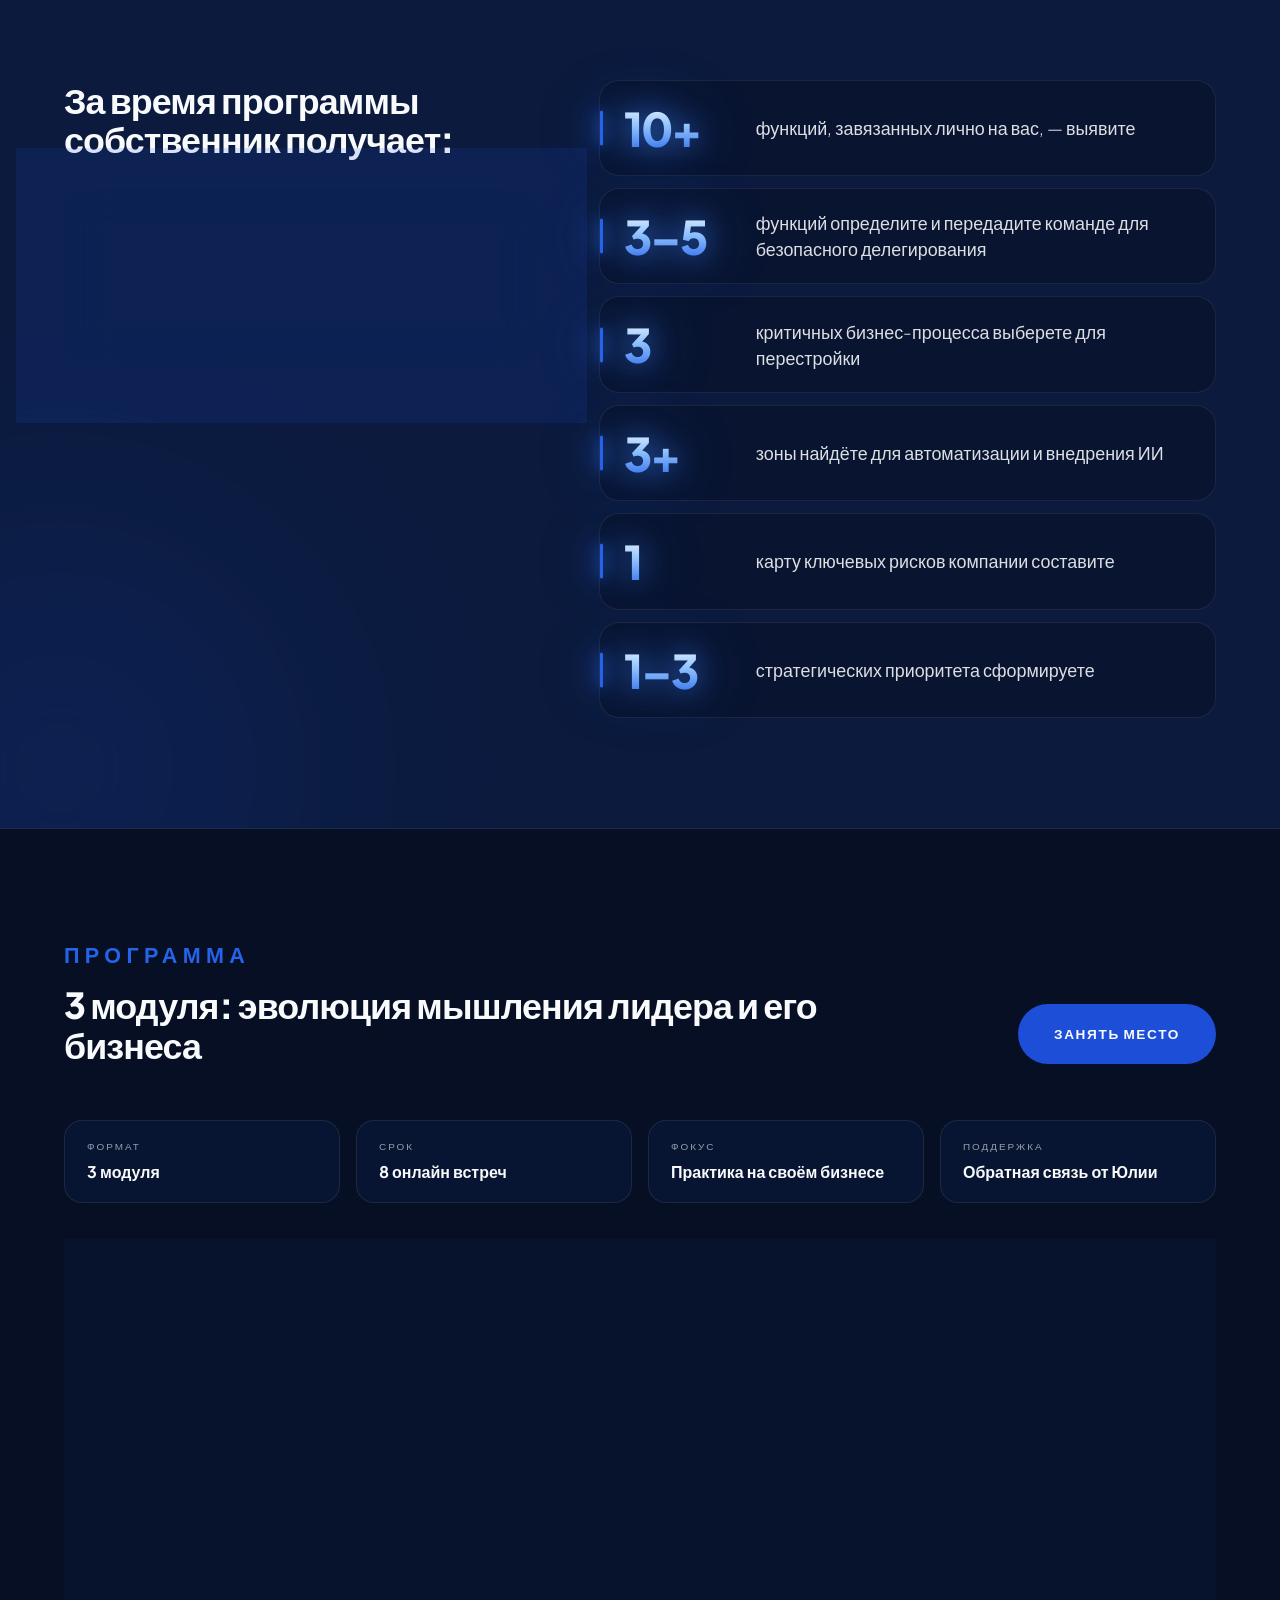
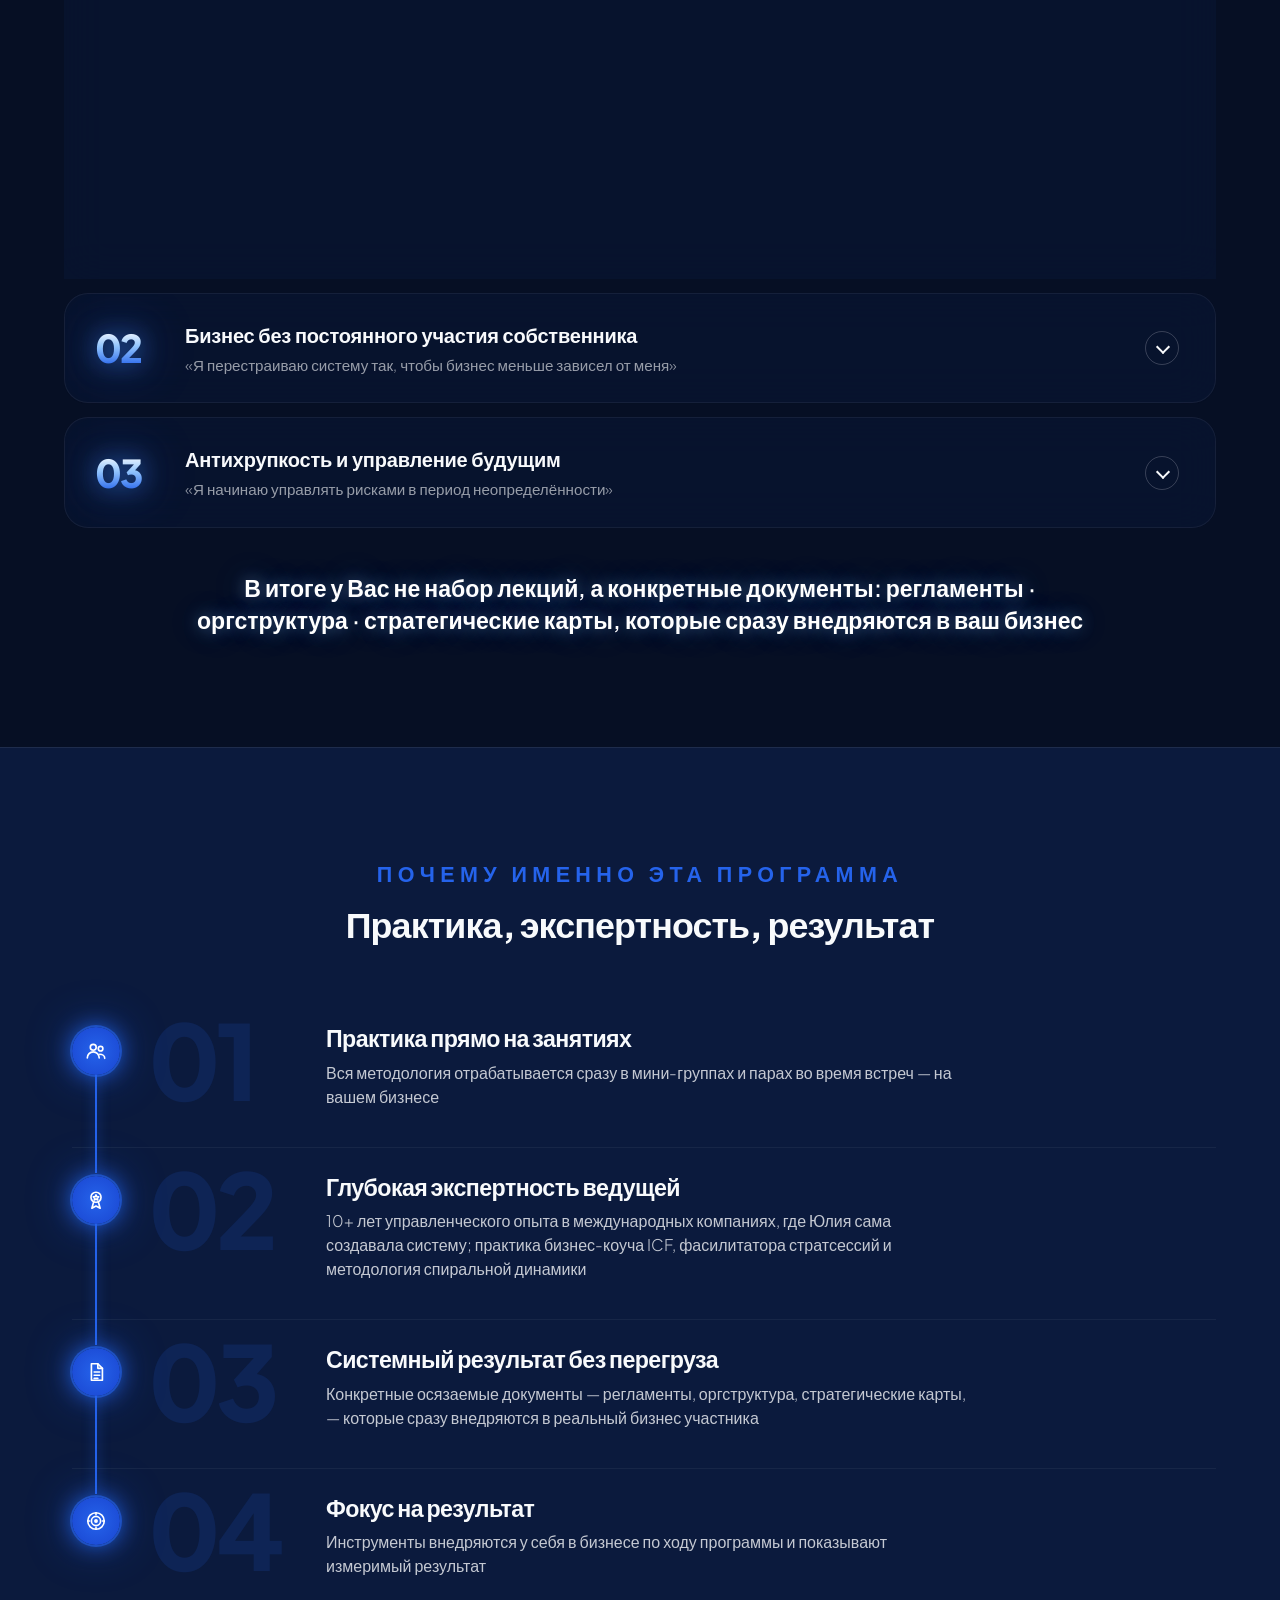
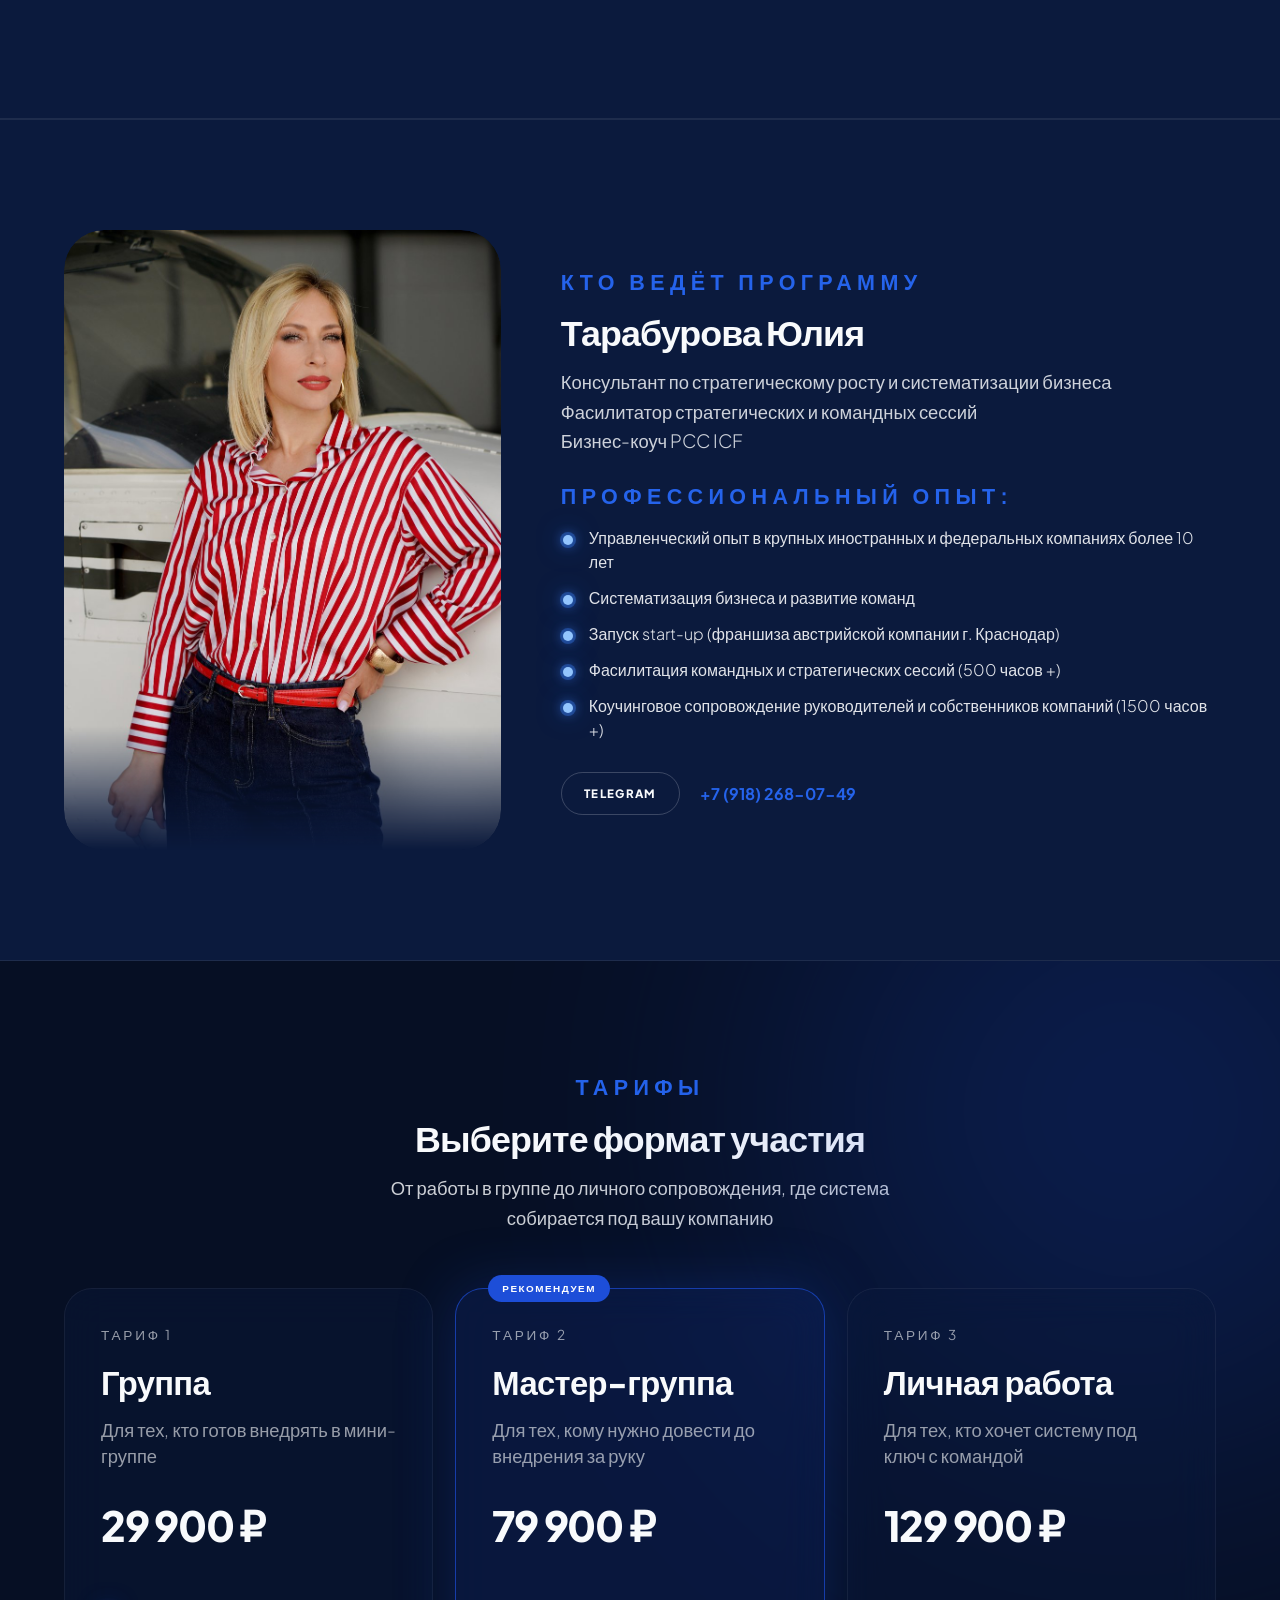
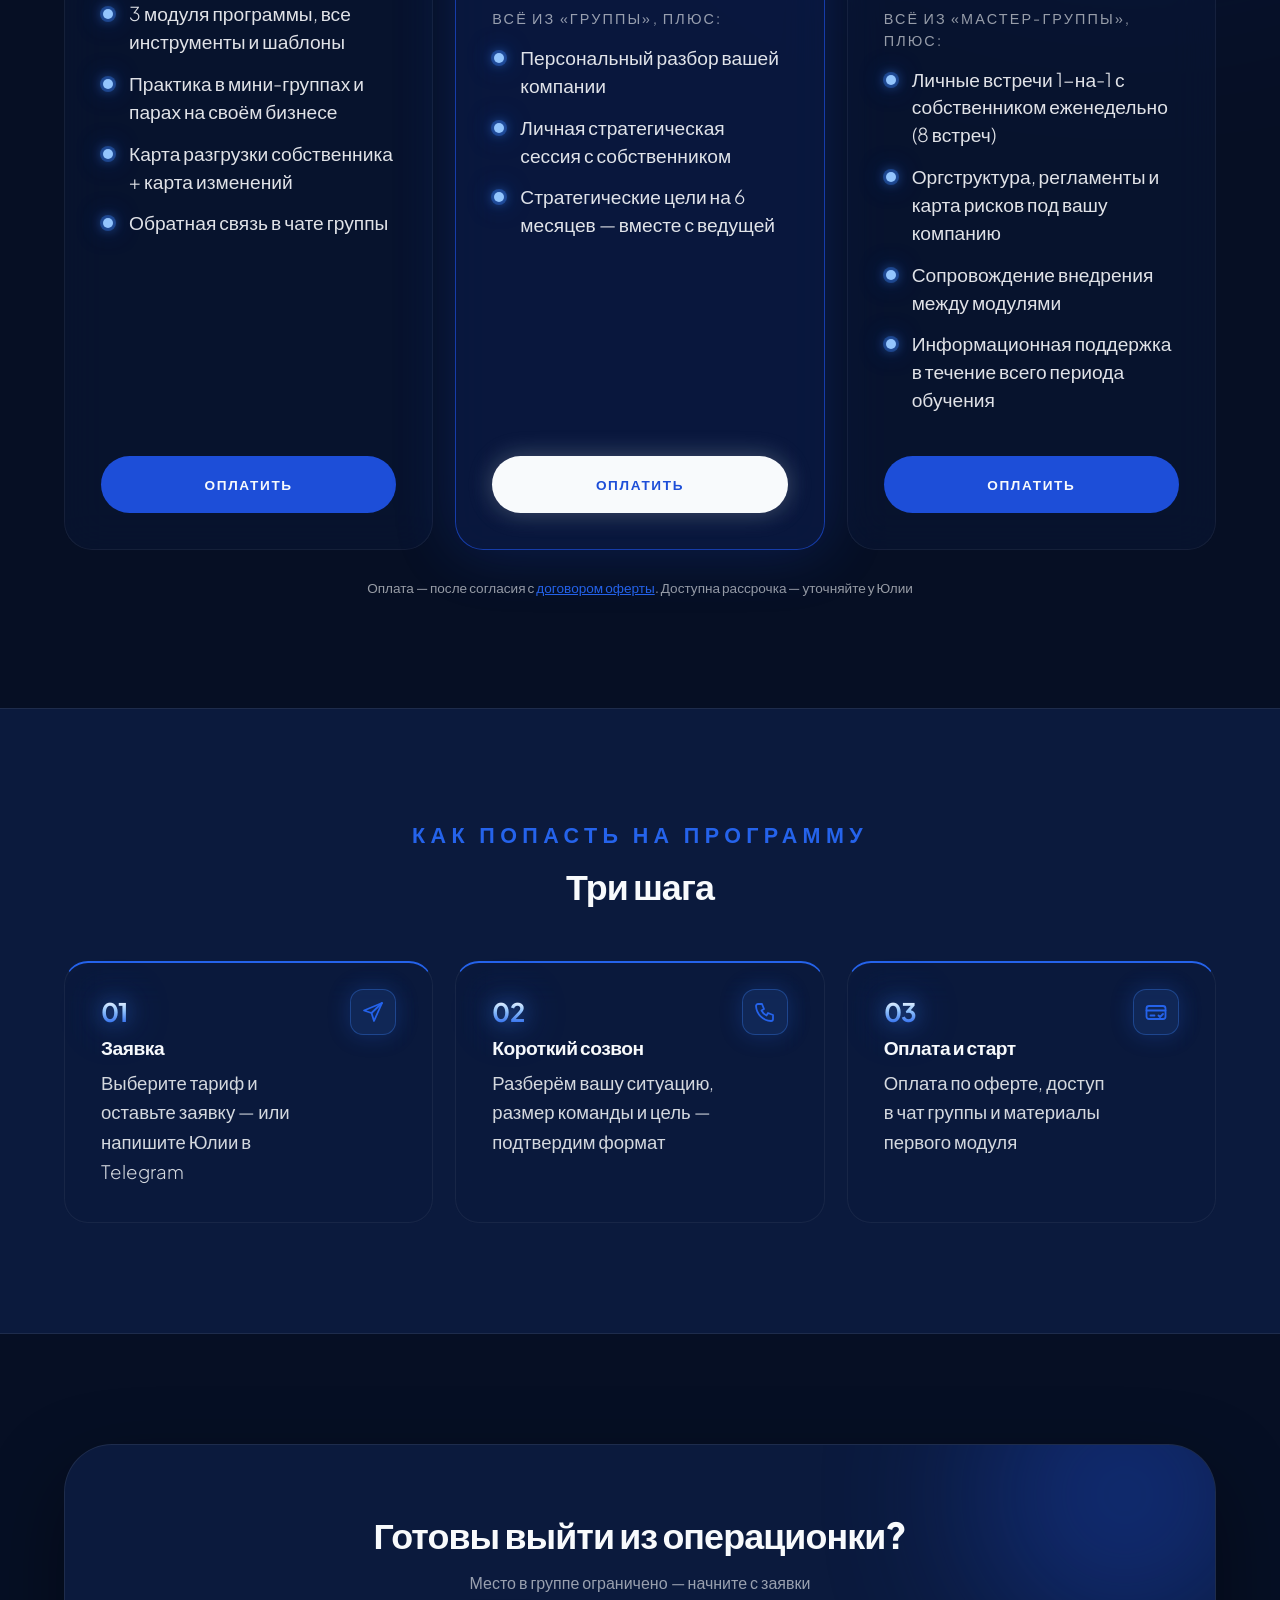
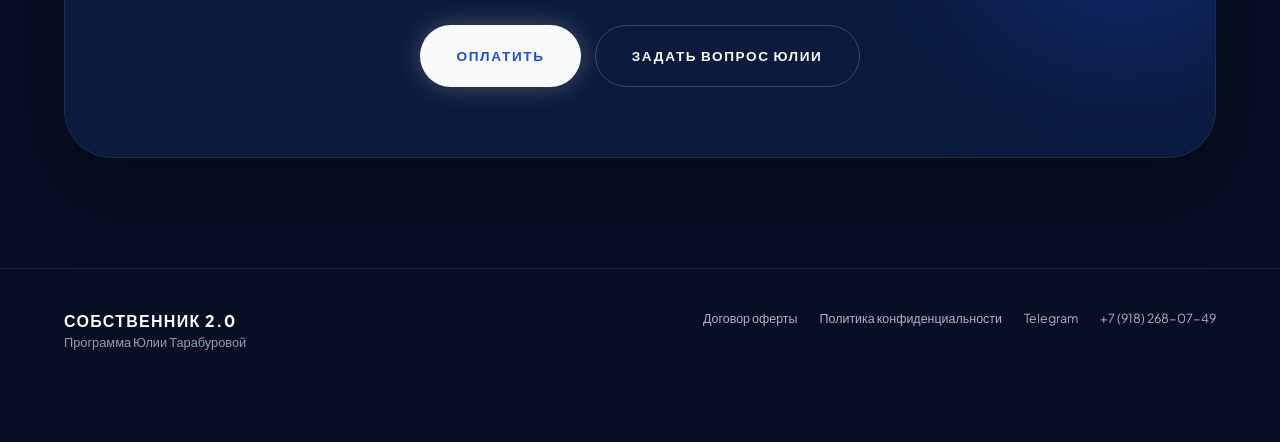
==== commit b018d07d: "eyebrows xl" ====
--- a/index.html
+++ b/index.html
@@ -42,7 +42,7 @@
   <div class="wrap hero__grid">
     <div class="hero__text">
       <div class="pill" data-start-pill>Программа для собственников</div>
-      <div class="eyebrow">3 модуля трансформации · 60 дней · 8 онлайн встреч</div>
+      <div class="eyebrow eyebrow--xl">3 модуля трансформации · 60 дней · 8 онлайн встреч</div>
       <h1>Программа<br>«Собственник 2.0»<br><span class="muted">20% времени — из операционки в стратегию</span></h1>
       <p class="lead">Переход от операционного тупика и тушения пожаров к стратегическому управлению компанией</p>
       <ul class="hero__bullets">
@@ -91,7 +91,7 @@
 <section id="for" class="section section--card">
   <div class="wrap">
     <div class="section__head">
-      <div class="eyebrow eyebrow--lg">Для кого программа</div>
+      <div class="eyebrow eyebrow--xl">Для кого программа</div>
       <h2>Узнаёте себя?</h2>
     </div>
     <div class="grid grid--2">
@@ -119,7 +119,7 @@
 <section id="tasks" class="section">
   <div class="wrap">
     <div class="section__head">
-      <div class="eyebrow">Какие задачи решает программа</div>
+      <div class="eyebrow eyebrow--xl">Какие задачи решает программа</div>
       <h2>Из «узкого горлышка» — в архитектора компании</h2>
     </div>
     <div class="timeline">
@@ -392,10 +392,10 @@
       <img src="assets/julia.jpg" alt="Юлия Тарабурова" loading="lazy">
     </div>
     <div class="speaker__text">
-      <div class="eyebrow">Кто ведёт программу</div>
+      <div class="eyebrow eyebrow--xl">Кто ведёт программу</div>
       <h2>Тарабурова Юлия</h2>
       <p class="lead">Консультант по стратегическому росту и систематизации бизнеса<br>Фасилитатор стратегических и командных сессий<br>Бизнес-коуч PCC ICF</p>
-      <div class="speaker__label">Профессиональный опыт:</div>
+      <div class="eyebrow eyebrow--xl">Профессиональный опыт:</div>
       <ul class="check check--dots">
         <li>Управленческий опыт в крупных иностранных и федеральных компаниях более 10 лет</li>
         <li>Систематизация бизнеса и развитие команд</li>
@@ -416,7 +416,7 @@
   <div class="glow glow--tr"></div>
   <div class="wrap">
     <div class="section__head">
-      <div class="eyebrow">Тарифы</div>
+      <div class="eyebrow eyebrow--xl">Тарифы</div>
       <h2>Выберите формат участия</h2>
       <p class="lead lead--center">От работы в группе до личного сопровождения, где система собирается под вашу компанию</p>
     </div>
--- a/assets/style.css
+++ b/assets/style.css
@@ -38,8 +38,8 @@
 .lead { font-size: 1.15rem; font-weight: 300; color: rgba(248, 250, 252, 0.82); max-width: 560px; line-height: 1.6; }
 .lead--center { margin: 0 auto; text-align: center; }
 .eyebrow { font-size: 0.72rem; font-weight: 700; letter-spacing: 0.25em; text-transform: uppercase; color: var(--primary-2); margin-bottom: 14px; }
-.eyebrow--lg { font-size: 0.92rem; }
 .eyebrow--xl { font-size: calc(0.72rem + 10px); }
+@media (max-width: 900px) { .eyebrow--xl { font-size: calc(0.72rem + 4px); letter-spacing: .18em; } }
 .pill {
   display: inline-block; padding: 8px 16px; border-radius: 999px; font-size: 0.72rem; font-weight: 600;
   letter-spacing: 0.15em; text-transform: uppercase; color: rgba(248, 250, 252, 0.8); margin-bottom: 20px;
@@ -275,7 +275,6 @@
 .speaker__photo img { border-radius: 40px; width: 100%; max-height: 620px; object-fit: cover; object-position: top;
   -webkit-mask-image: linear-gradient(to bottom, #000 80%, transparent 100%); mask-image: linear-gradient(to bottom, #000 80%, transparent 100%); }
 .speaker__text .lead { margin-bottom: 24px; }
-.speaker__label { font-size: .72rem; font-weight: 700; letter-spacing: .25em; text-transform: uppercase; color: var(--primary-2); margin-bottom: 14px; }
 .speaker__contacts { display: flex; gap: 20px; align-items: center; margin-top: 30px; flex-wrap: wrap; }
 .speaker__phone { font-weight: 700; color: var(--primary-2); }
 @media (max-width: 900px) { .speaker { grid-template-columns: 1fr; gap: 32px; } }
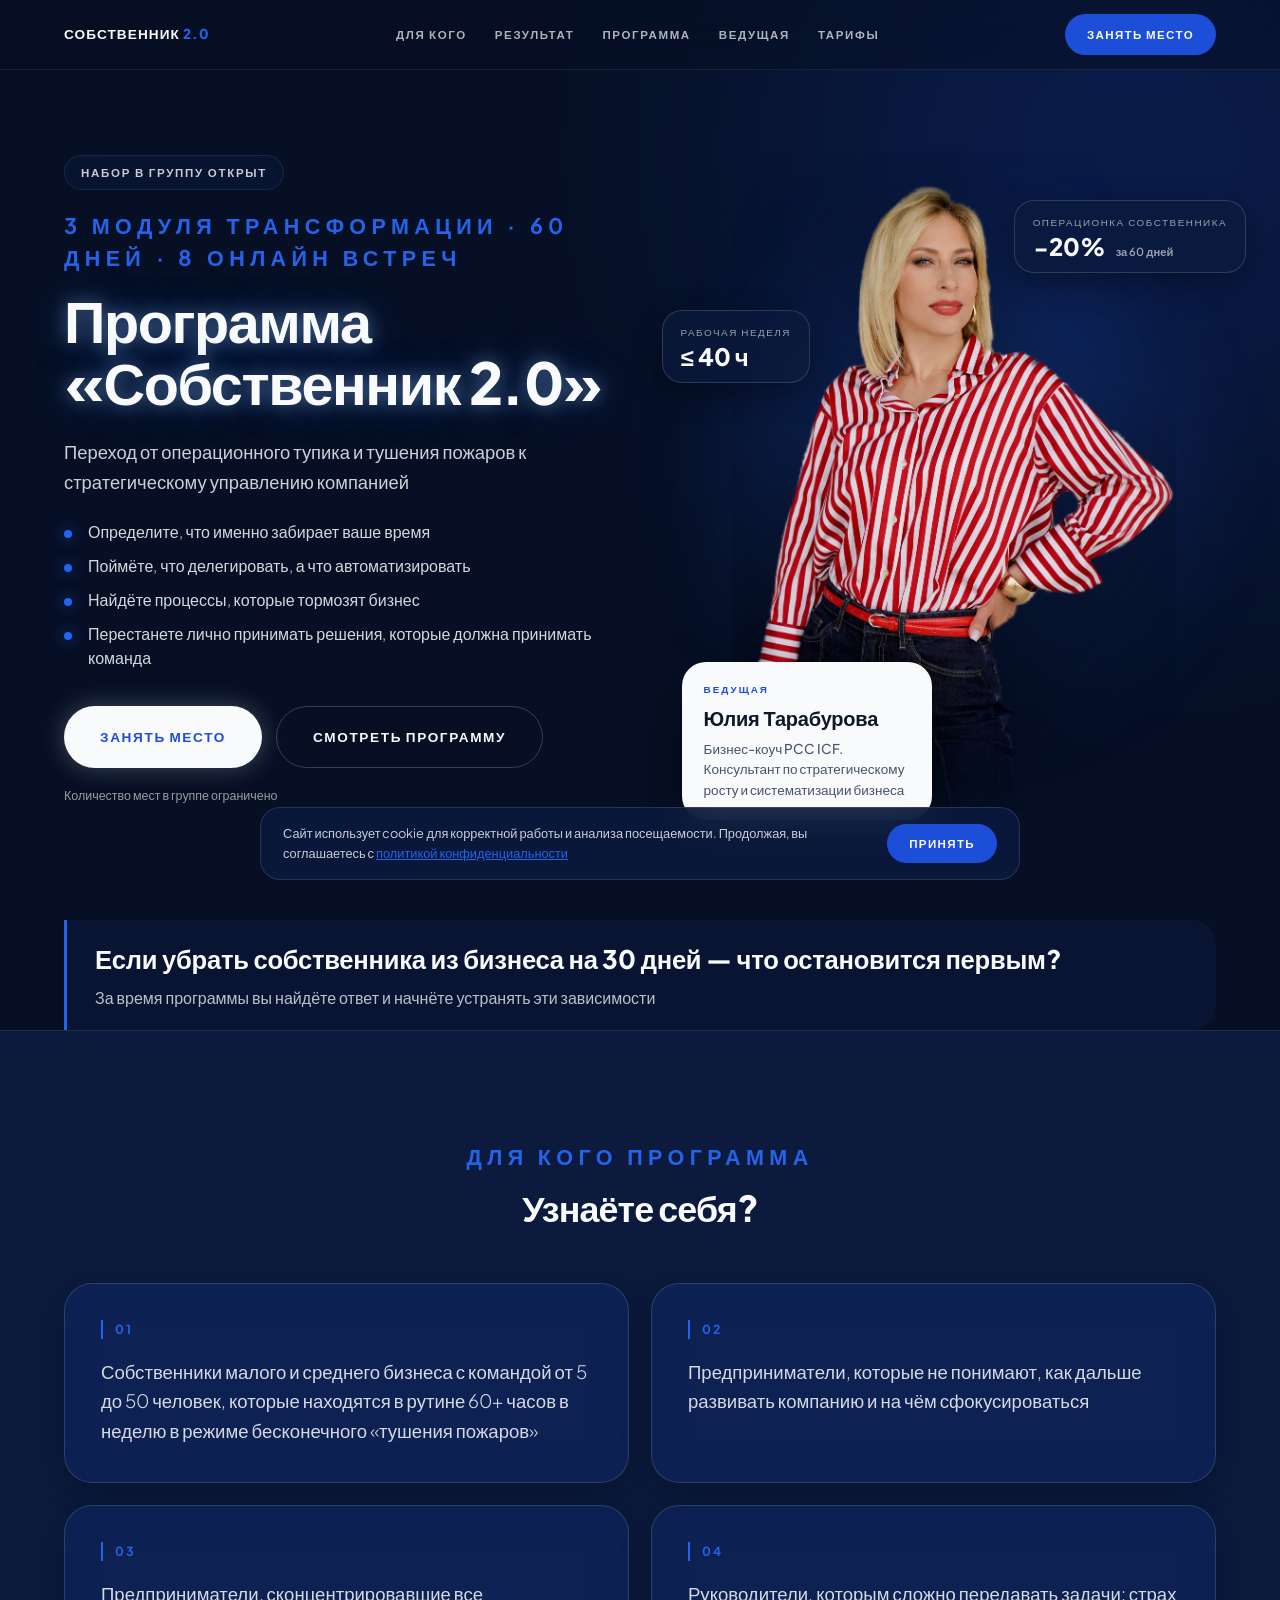
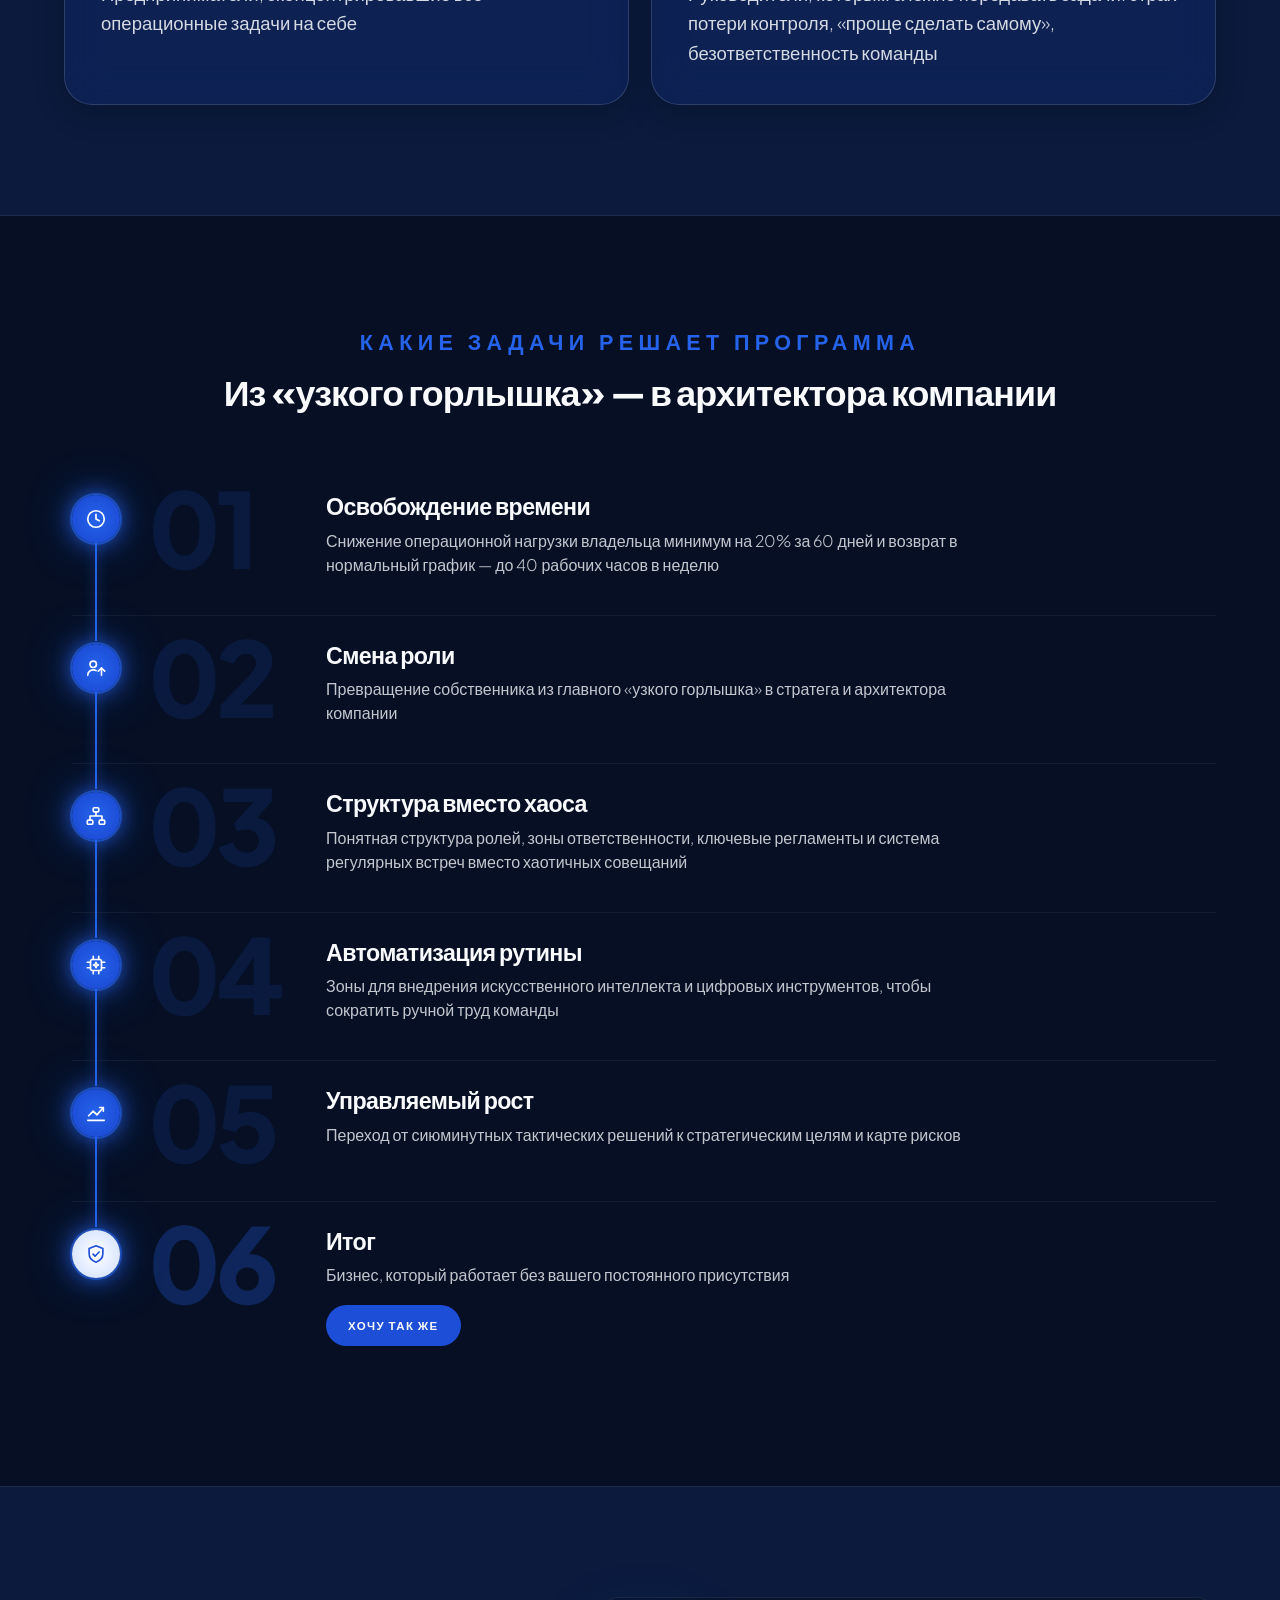
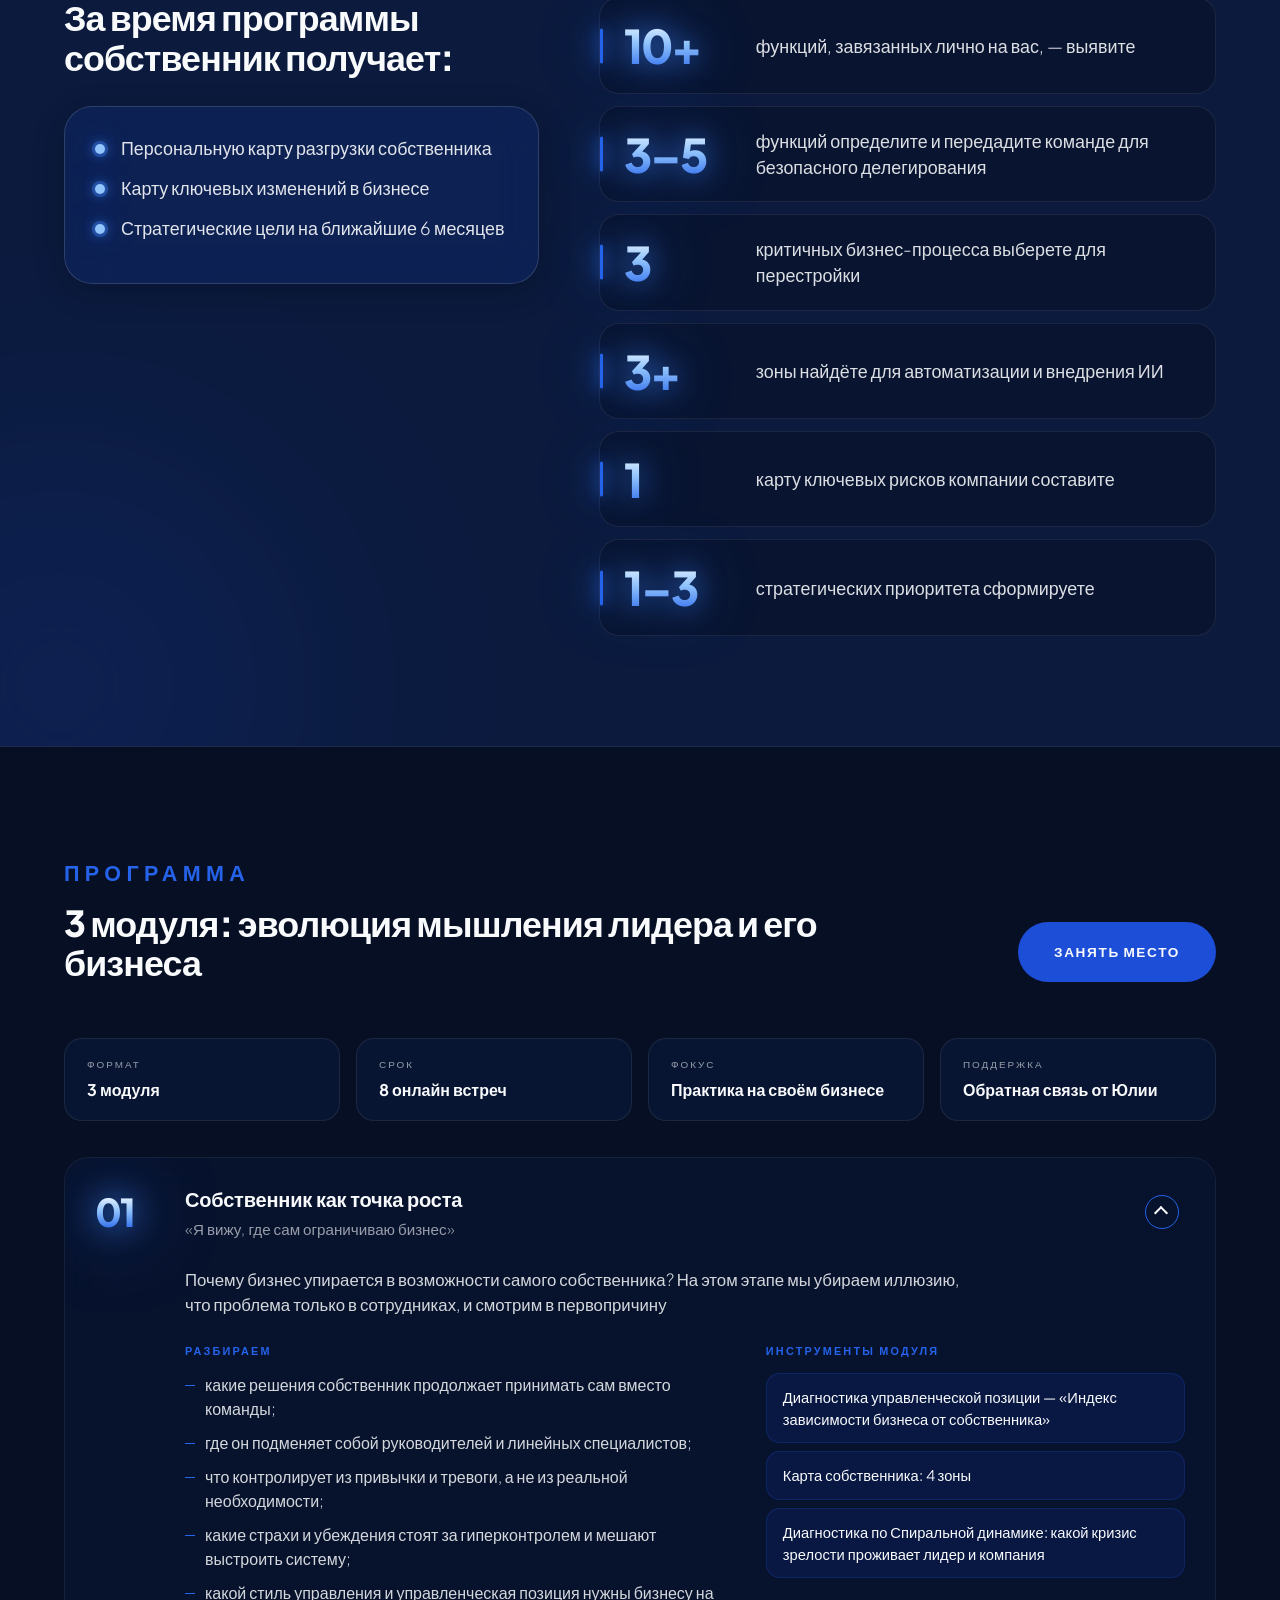
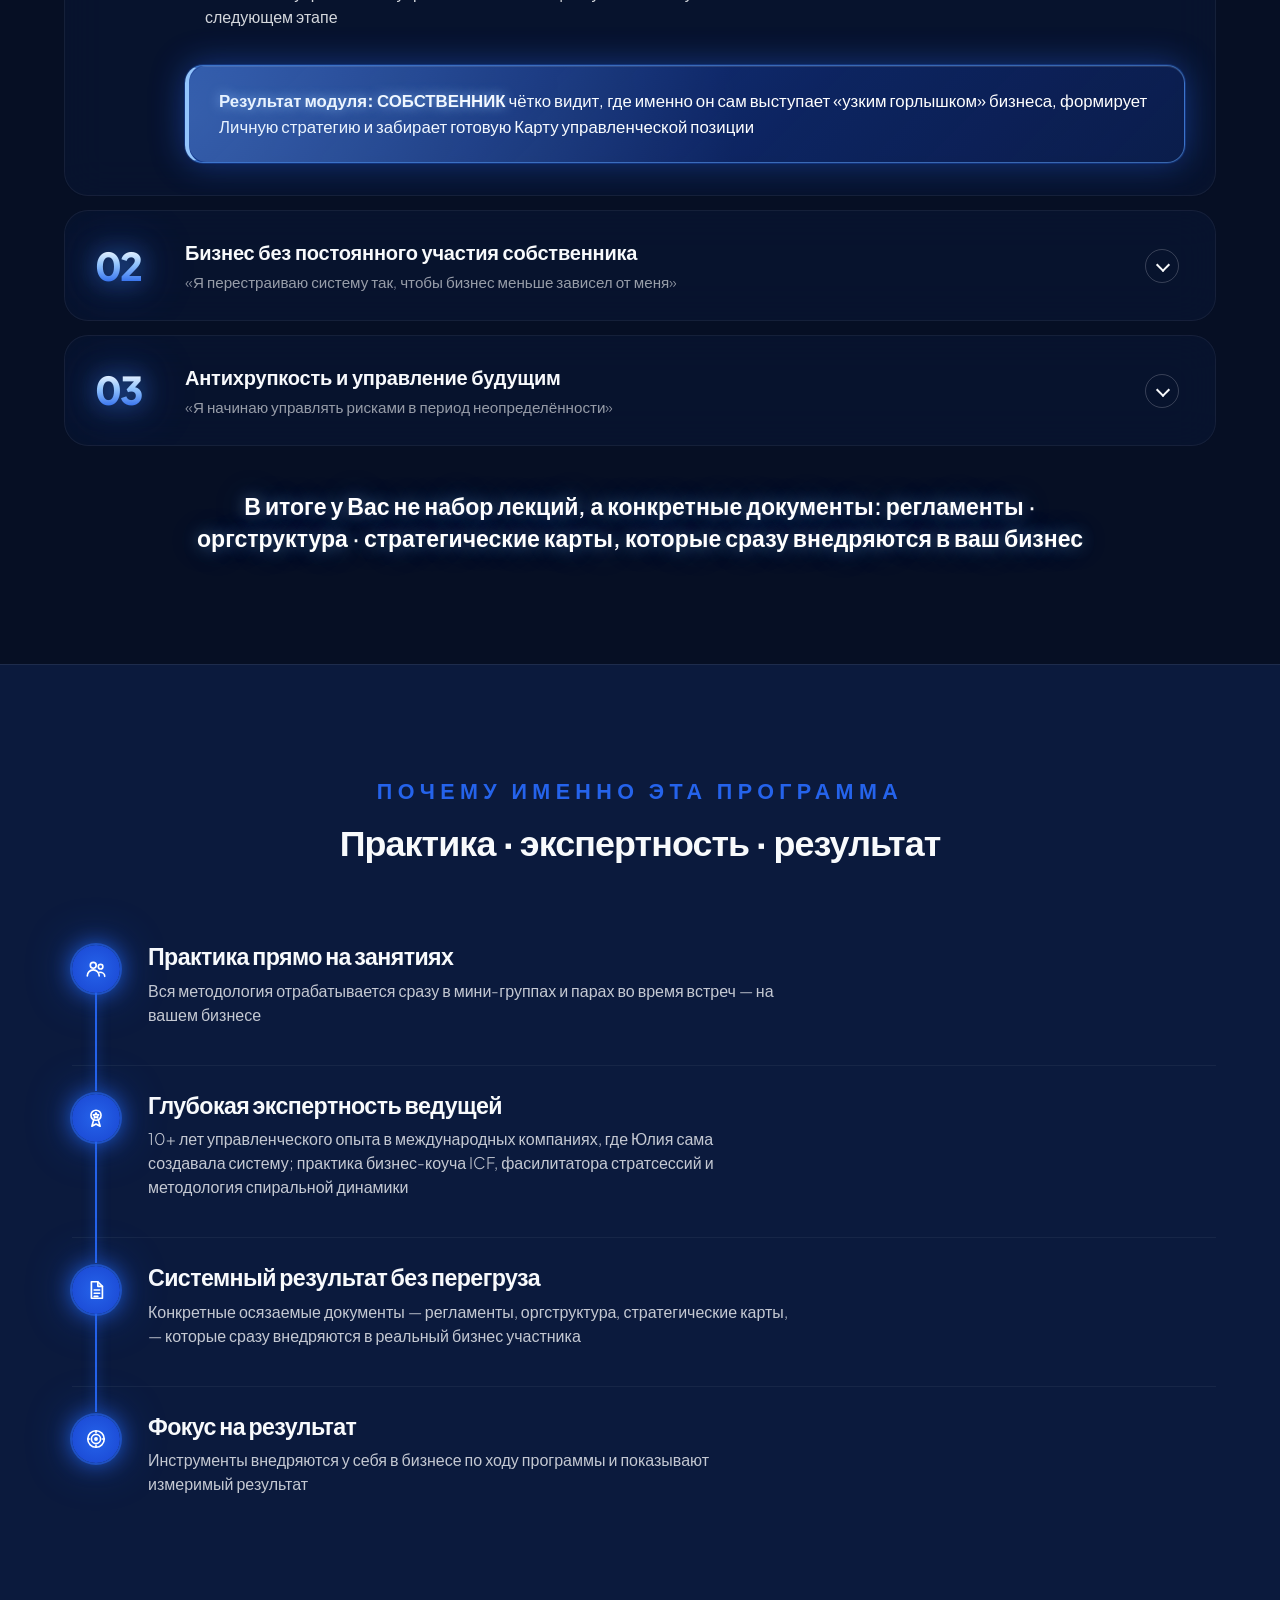
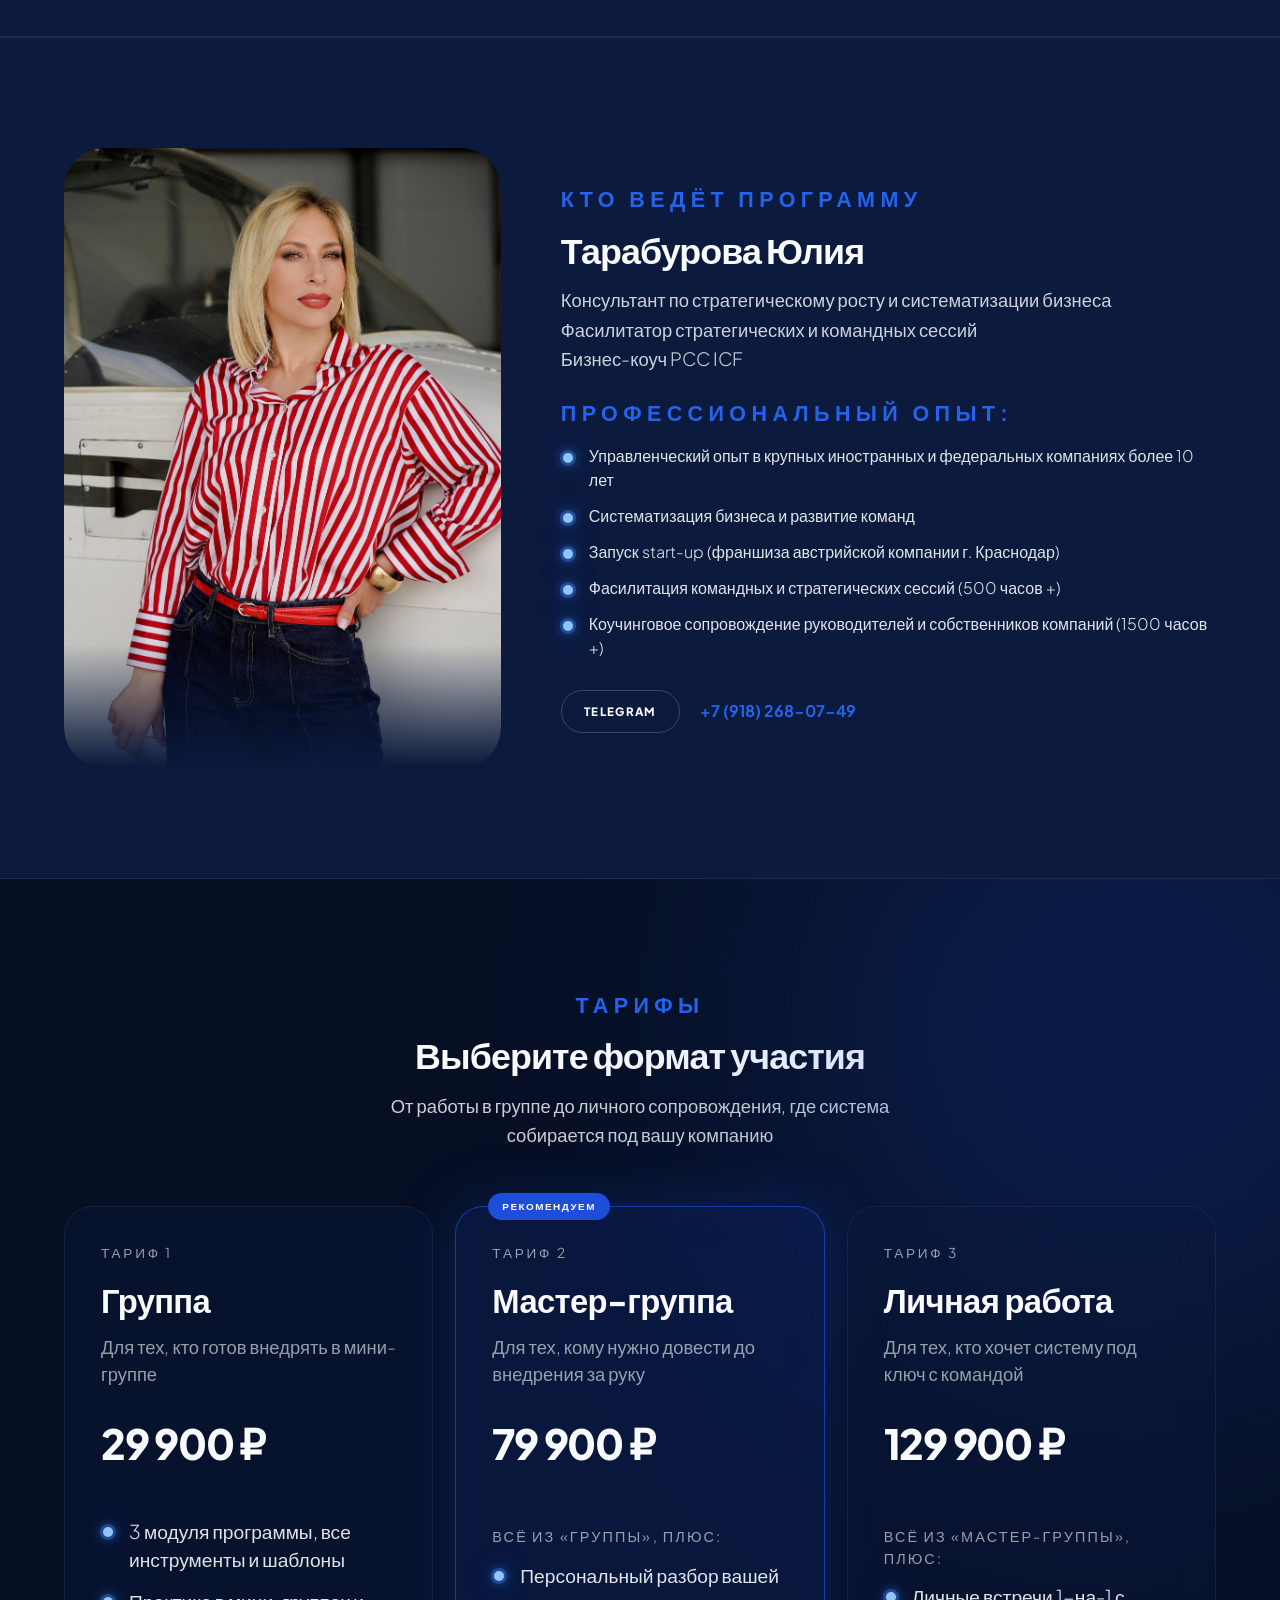
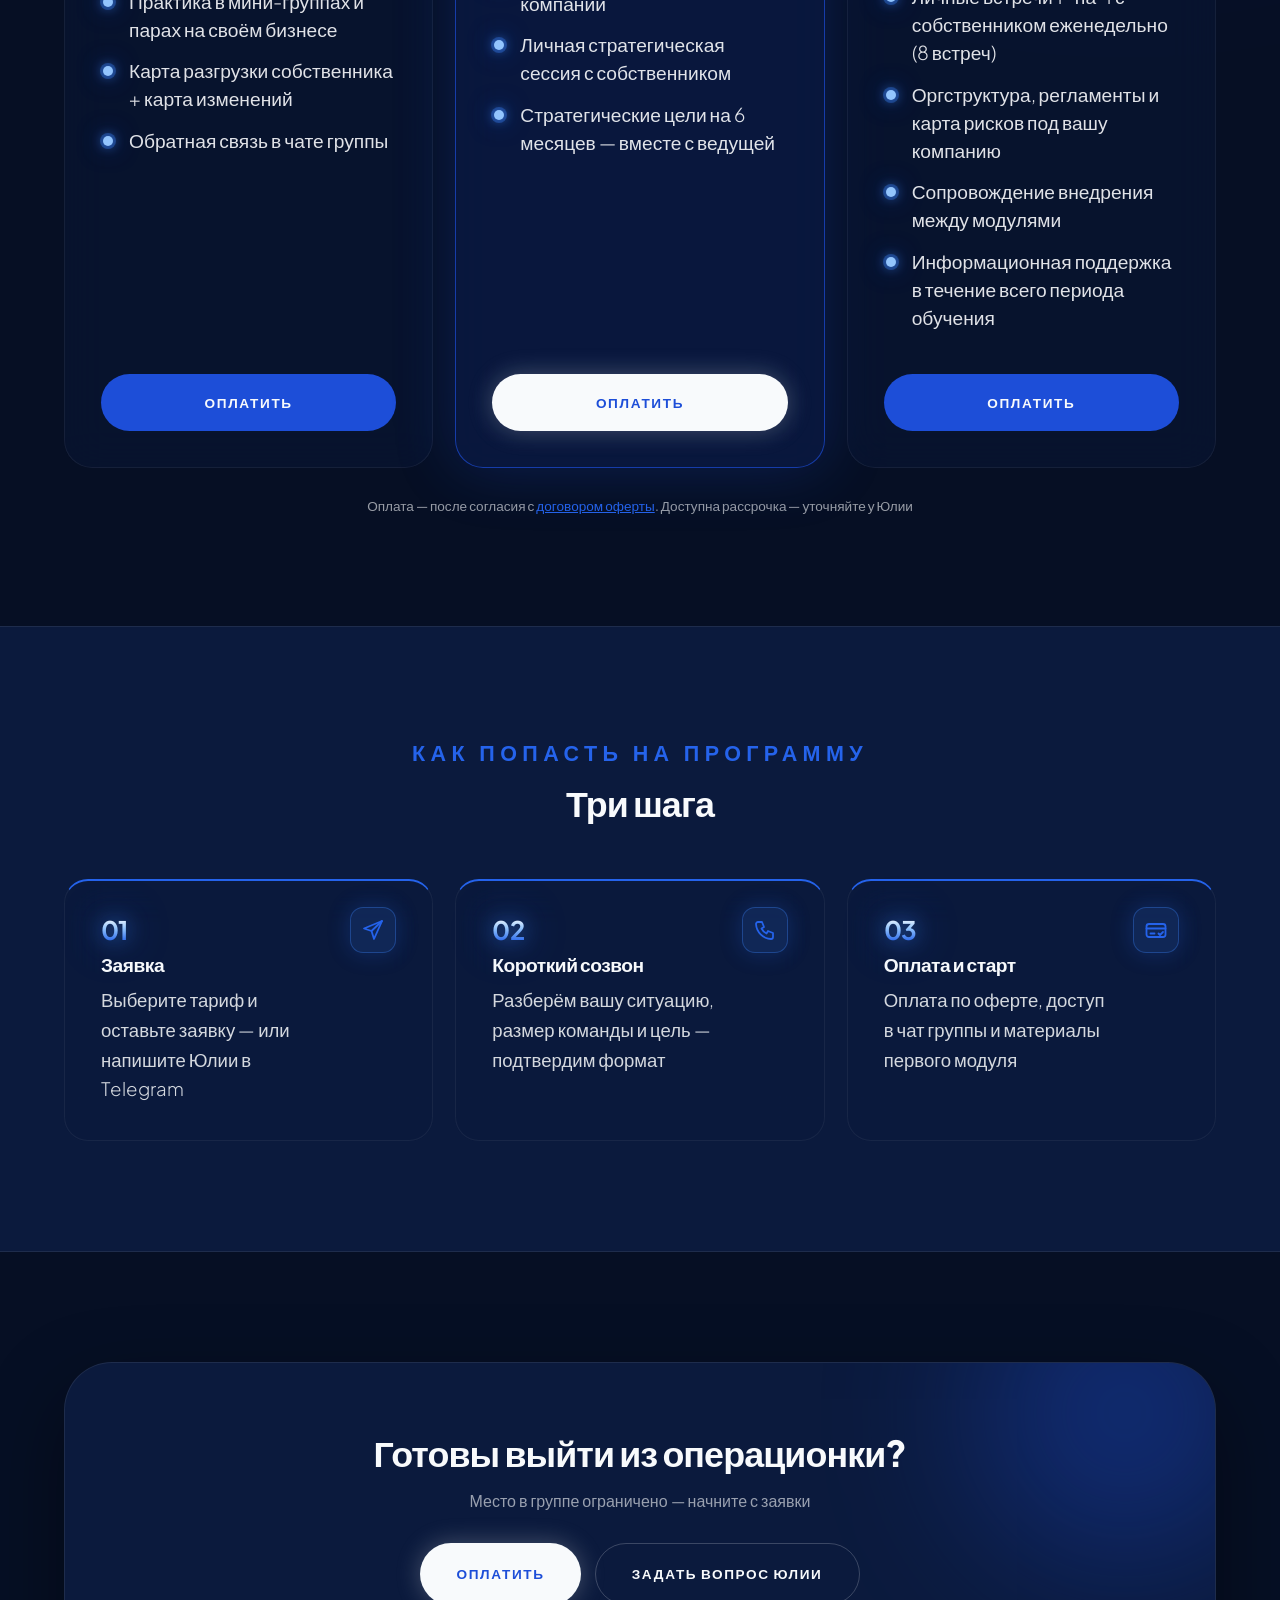
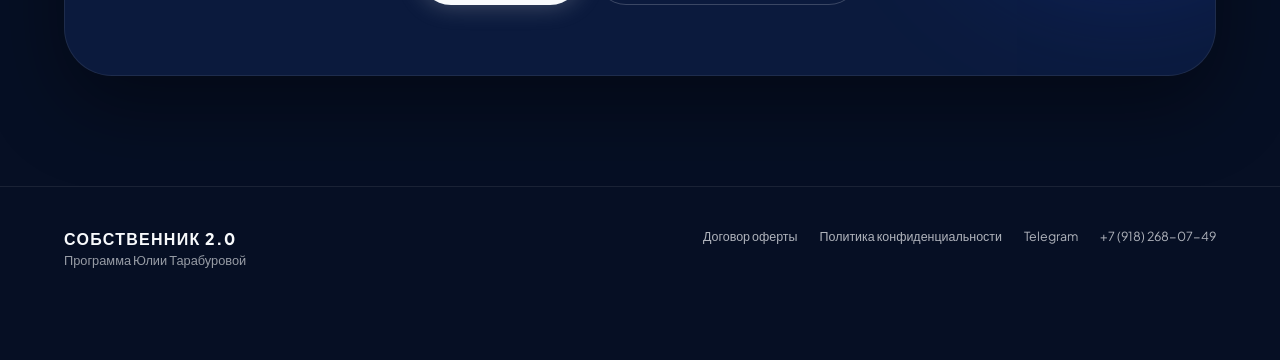
==== commit d5bcc986: "hero bigger, why block" ====
--- a/index.html
+++ b/index.html
@@ -43,7 +43,7 @@
     <div class="hero__text">
       <div class="pill" data-start-pill>Программа для собственников</div>
       <div class="eyebrow eyebrow--xl">3 модуля трансформации · 60 дней · 8 онлайн встреч</div>
-      <h1>Программа<br>«Собственник 2.0»<br><span class="muted">20% времени — из операционки в стратегию</span></h1>
+      <h1>Программа<br>«Собственник&nbsp;2.0»</h1>
       <p class="lead">Переход от операционного тупика и тушения пожаров к стратегическому управлению компанией</p>
       <ul class="hero__bullets">
         <li>Определите, что именно забирает ваше время</li>
@@ -335,12 +335,11 @@
   <div class="wrap">
     <div class="section__head">
       <div class="eyebrow eyebrow--xl">Почему именно эта программа</div>
-      <h2>Практика, экспертность, результат</h2>
+      <h2>Практика · экспертность · результат</h2>
     </div>
     <div class="timeline">
       <div class="tl__item">
         <div class="tl__icon" aria-hidden="true"><svg viewBox="0 0 24 24" fill="none" stroke="currentColor" stroke-width="1.8" stroke-linecap="round" stroke-linejoin="round"><circle cx="9" cy="8" r="3.2"/><circle cx="17" cy="9.5" r="2.5"/><path d="M2.5 19.5c0-3.6 2.9-6.5 6.5-6.5s6.5 2.9 6.5 6.5"/><path d="M16 15.5c3 0 5.5 2 5.5 4.5"/></svg></div>
-        <div class="tl__num" aria-hidden="true">01</div>
         <div class="tl__body">
           <h3>Практика прямо на занятиях</h3>
           <p>Вся методология отрабатывается сразу в мини-группах и парах во время встреч — на вашем бизнесе</p>
@@ -348,7 +347,6 @@
       </div>
       <div class="tl__item">
         <div class="tl__icon" aria-hidden="true"><svg viewBox="0 0 24 24" fill="none" stroke="currentColor" stroke-width="1.8" stroke-linecap="round" stroke-linejoin="round"><circle cx="12" cy="9" r="5.5"/><path d="M9.5 14l-2 7 4.5-2.5L16.5 21l-2-7"/><path d="M12 6.5l.9 1.8 2 .3-1.45 1.4.35 2-1.8-.95-1.8.95.35-2L9.1 8.6l2-.3z"/></svg></div>
-        <div class="tl__num" aria-hidden="true">02</div>
         <div class="tl__body">
           <h3>Глубокая экспертность ведущей</h3>
           <p>10+ лет управленческого опыта в международных компаниях, где Юлия сама создавала систему; практика бизнес-коуча ICF, фасилитатора стратсессий и методология спиральной динамики</p>
@@ -356,7 +354,6 @@
       </div>
       <div class="tl__item">
         <div class="tl__icon" aria-hidden="true"><svg viewBox="0 0 24 24" fill="none" stroke="currentColor" stroke-width="1.8" stroke-linecap="round" stroke-linejoin="round"><path d="M7 3h7l5 5v13H7z"/><path d="M14 3v5h5"/><path d="M10 12h6M10 15.5h6M10 19h4"/></svg></div>
-        <div class="tl__num" aria-hidden="true">03</div>
         <div class="tl__body">
           <h3>Системный результат без перегруза</h3>
           <p>Конкретные осязаемые документы — регламенты, оргструктура, стратегические карты, — которые сразу внедряются в реальный бизнес участника</p>
@@ -364,7 +361,6 @@
       </div>
       <div class="tl__item">
         <div class="tl__icon" aria-hidden="true"><svg viewBox="0 0 24 24" fill="none" stroke="currentColor" stroke-width="1.8" stroke-linecap="round" stroke-linejoin="round"><circle cx="12" cy="12" r="9"/><circle cx="12" cy="12" r="5"/><circle cx="12" cy="12" r="1.2" fill="currentColor"/><path d="M12 3v2M12 19v2M3 12h2M19 12h2"/></svg></div>
-        <div class="tl__num" aria-hidden="true">04</div>
         <div class="tl__body">
           <h3>Фокус на результат</h3>
           <p>Инструменты внедряются у себя в бизнесе по ходу программы и показывают измеримый результат</p>
--- a/assets/style.css
+++ b/assets/style.css
@@ -33,8 +33,7 @@
 h2 { font-size: clamp(1.45rem, 2.8vw, 2.4rem); margin-bottom: 16px; }
 h3 { font-size: 1.2rem; margin-bottom: 10px; }
 .muted { color: rgba(248, 250, 252, 0.5); }
-.hero h1 { text-shadow: 0 0 18px rgba(147, 197, 253, .45), 0 0 40px rgba(59, 130, 246, .35); }
-.hero h1 .muted { text-shadow: none; }
+.hero h1 { font-size: clamp(2.1rem, 4.5vw, 3.9rem); text-shadow: 0 0 18px rgba(147, 197, 253, .45), 0 0 40px rgba(59, 130, 246, .35); }
 .lead { font-size: 1.15rem; font-weight: 300; color: rgba(248, 250, 252, 0.82); max-width: 560px; line-height: 1.6; }
 .lead--center { margin: 0 auto; text-align: center; }
 .eyebrow { font-size: 0.72rem; font-weight: 700; letter-spacing: 0.25em; text-transform: uppercase; color: var(--primary-2); margin-bottom: 14px; }
@@ -178,6 +177,7 @@
   background: var(--primary-2); box-shadow: 0 0 12px rgba(37, 99, 235, .8); }
 .tl__item { position: relative; display: grid; grid-template-columns: 48px 150px 1fr; column-gap: 28px; align-items: start; padding: 26px 0 30px; }
 .tl__item + .tl__item { border-top: 1px solid rgba(248, 250, 252, .05); }
+#why .tl__item { grid-template-columns: 48px 1fr; }
 .tl__icon { position: relative; z-index: 2; width: 48px; height: 48px; border-radius: 50%; display: grid; place-items: center; color: #fff;
   background: radial-gradient(circle at 50% 50%, var(--primary-2) 0%, var(--primary) 70%);
   border: 3px solid var(--bg);
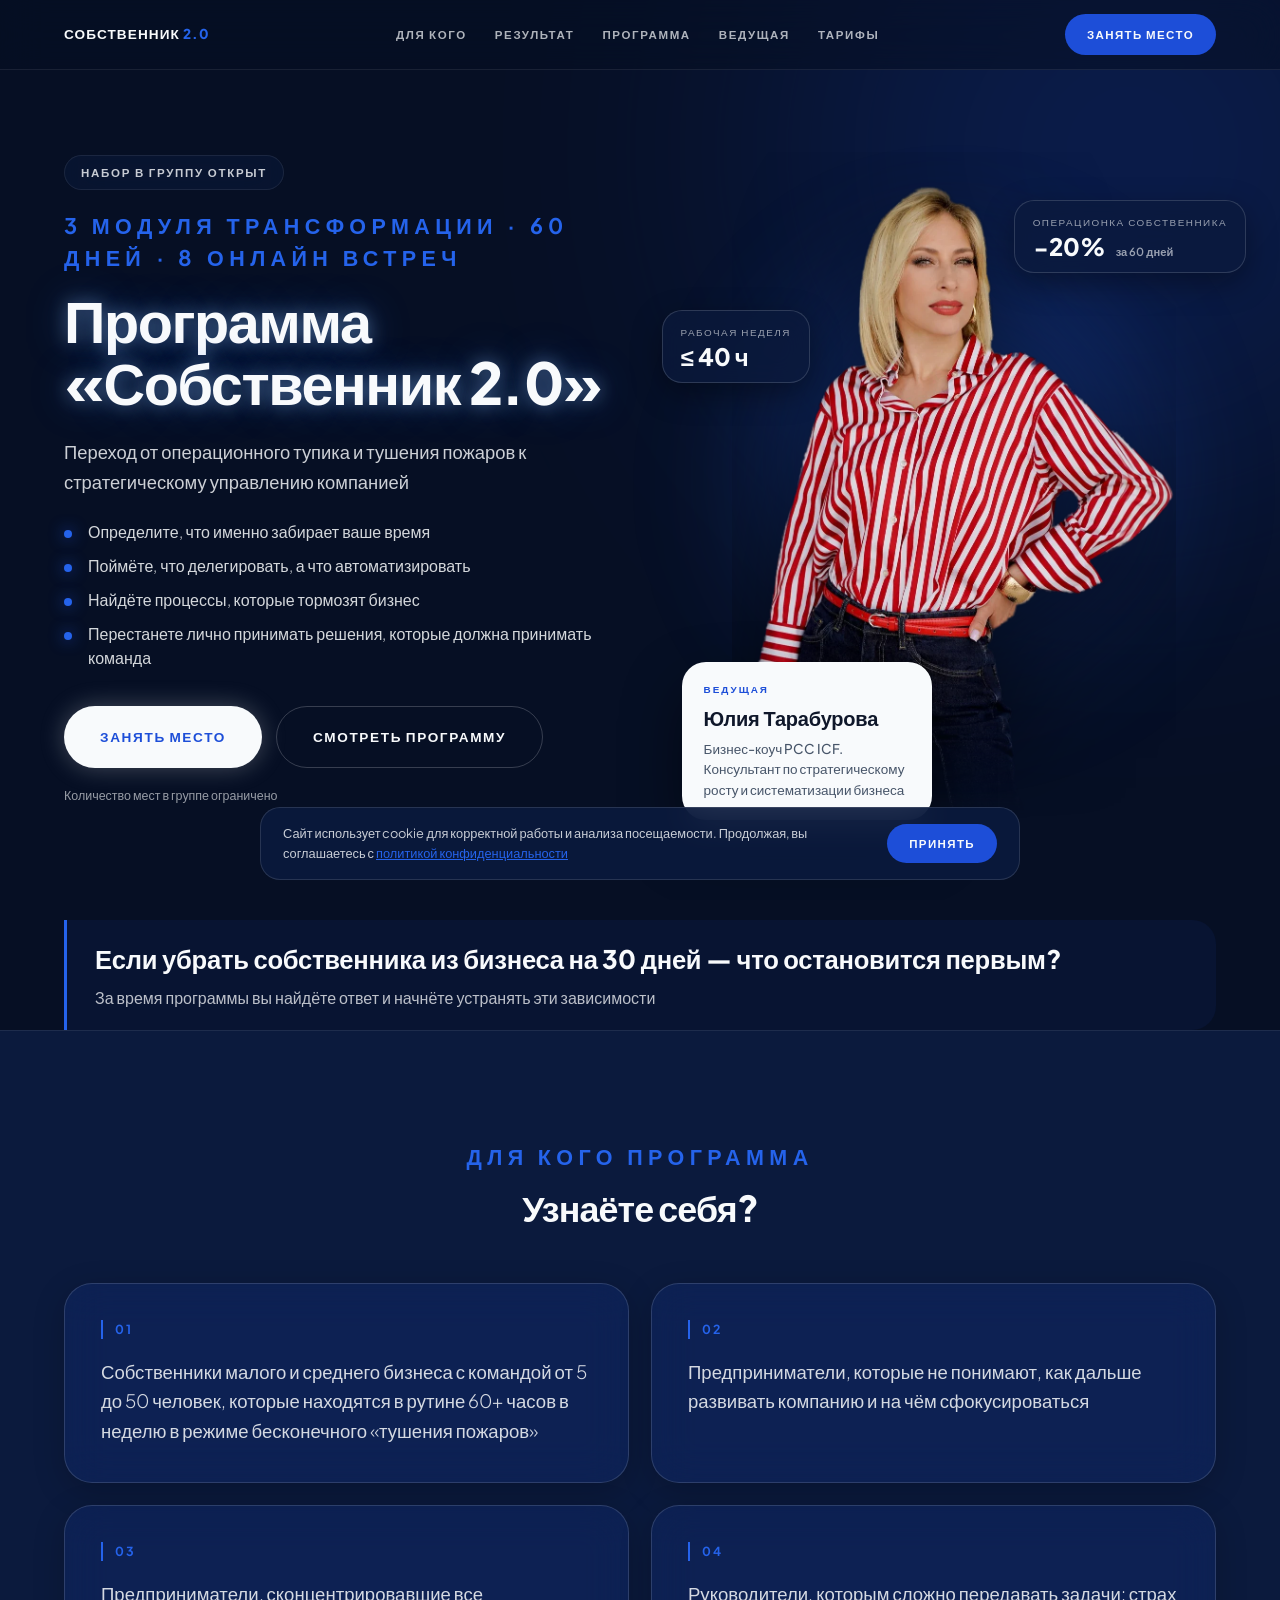
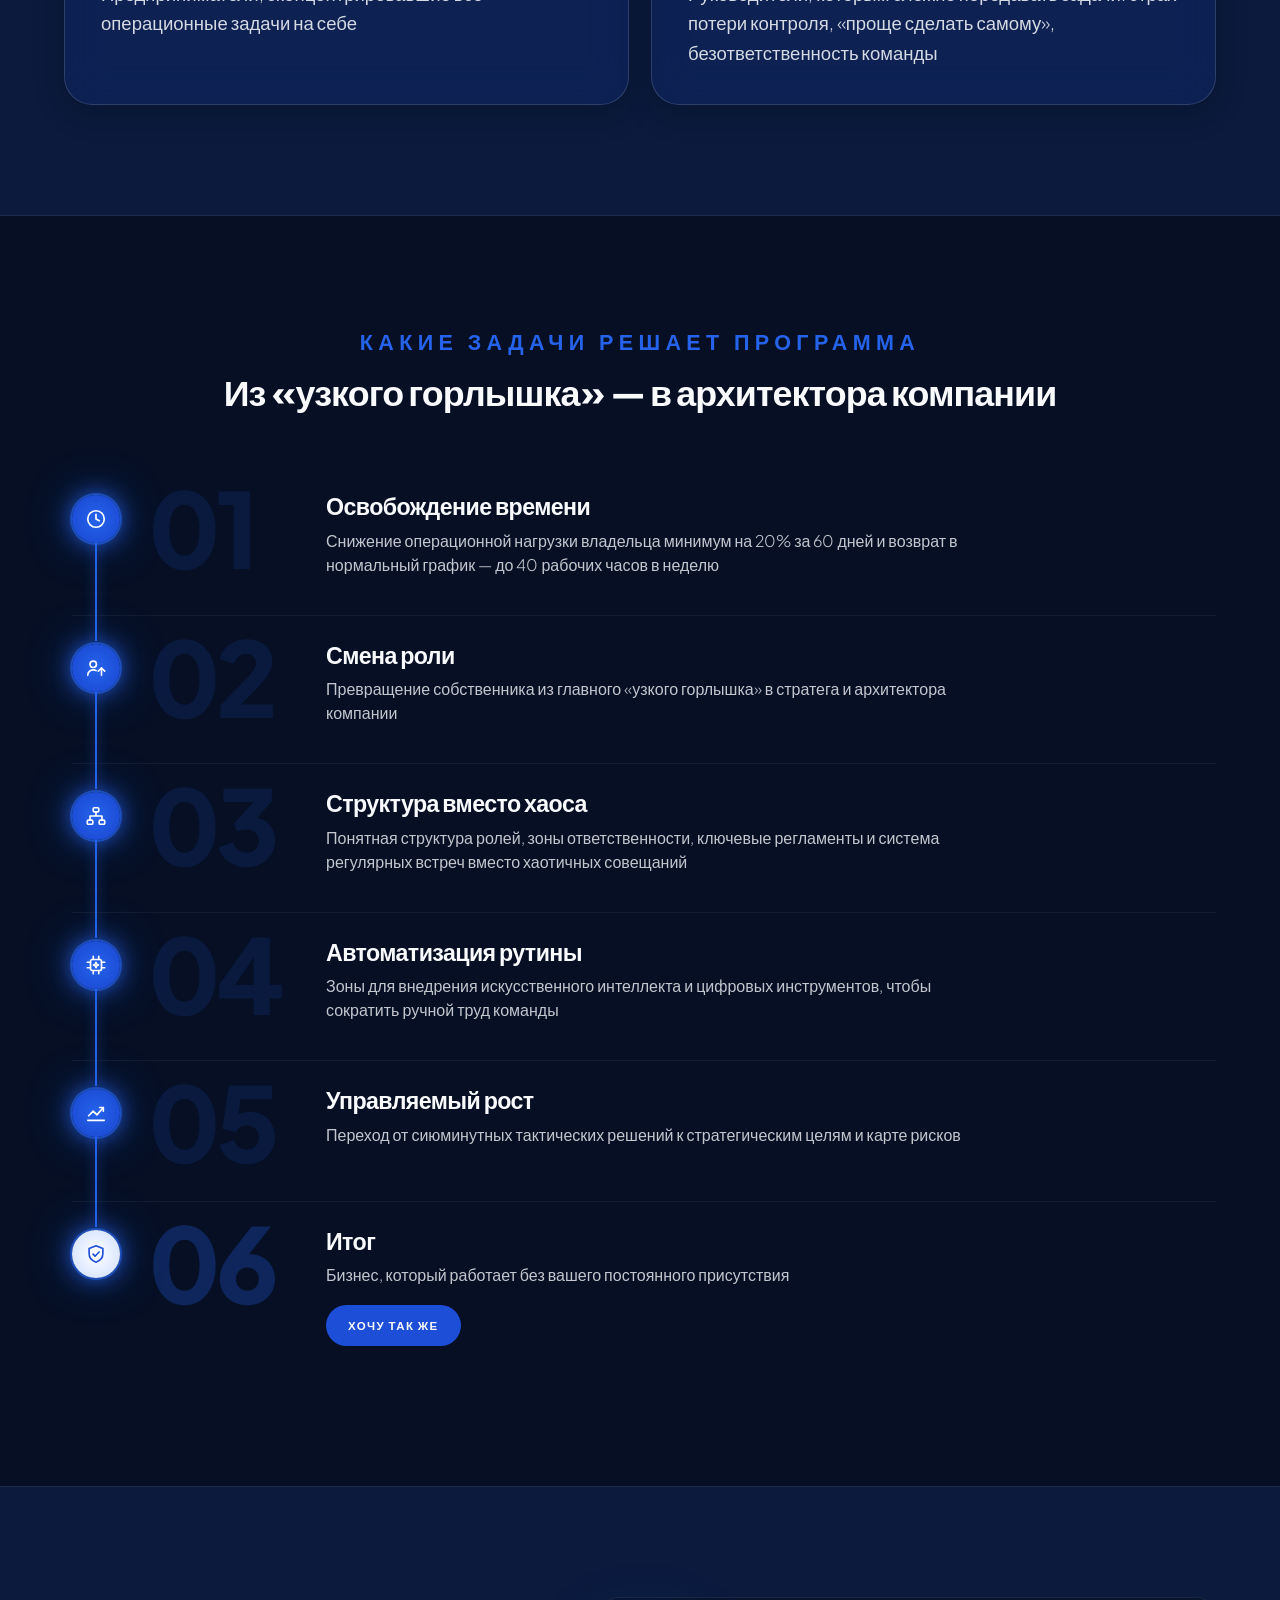
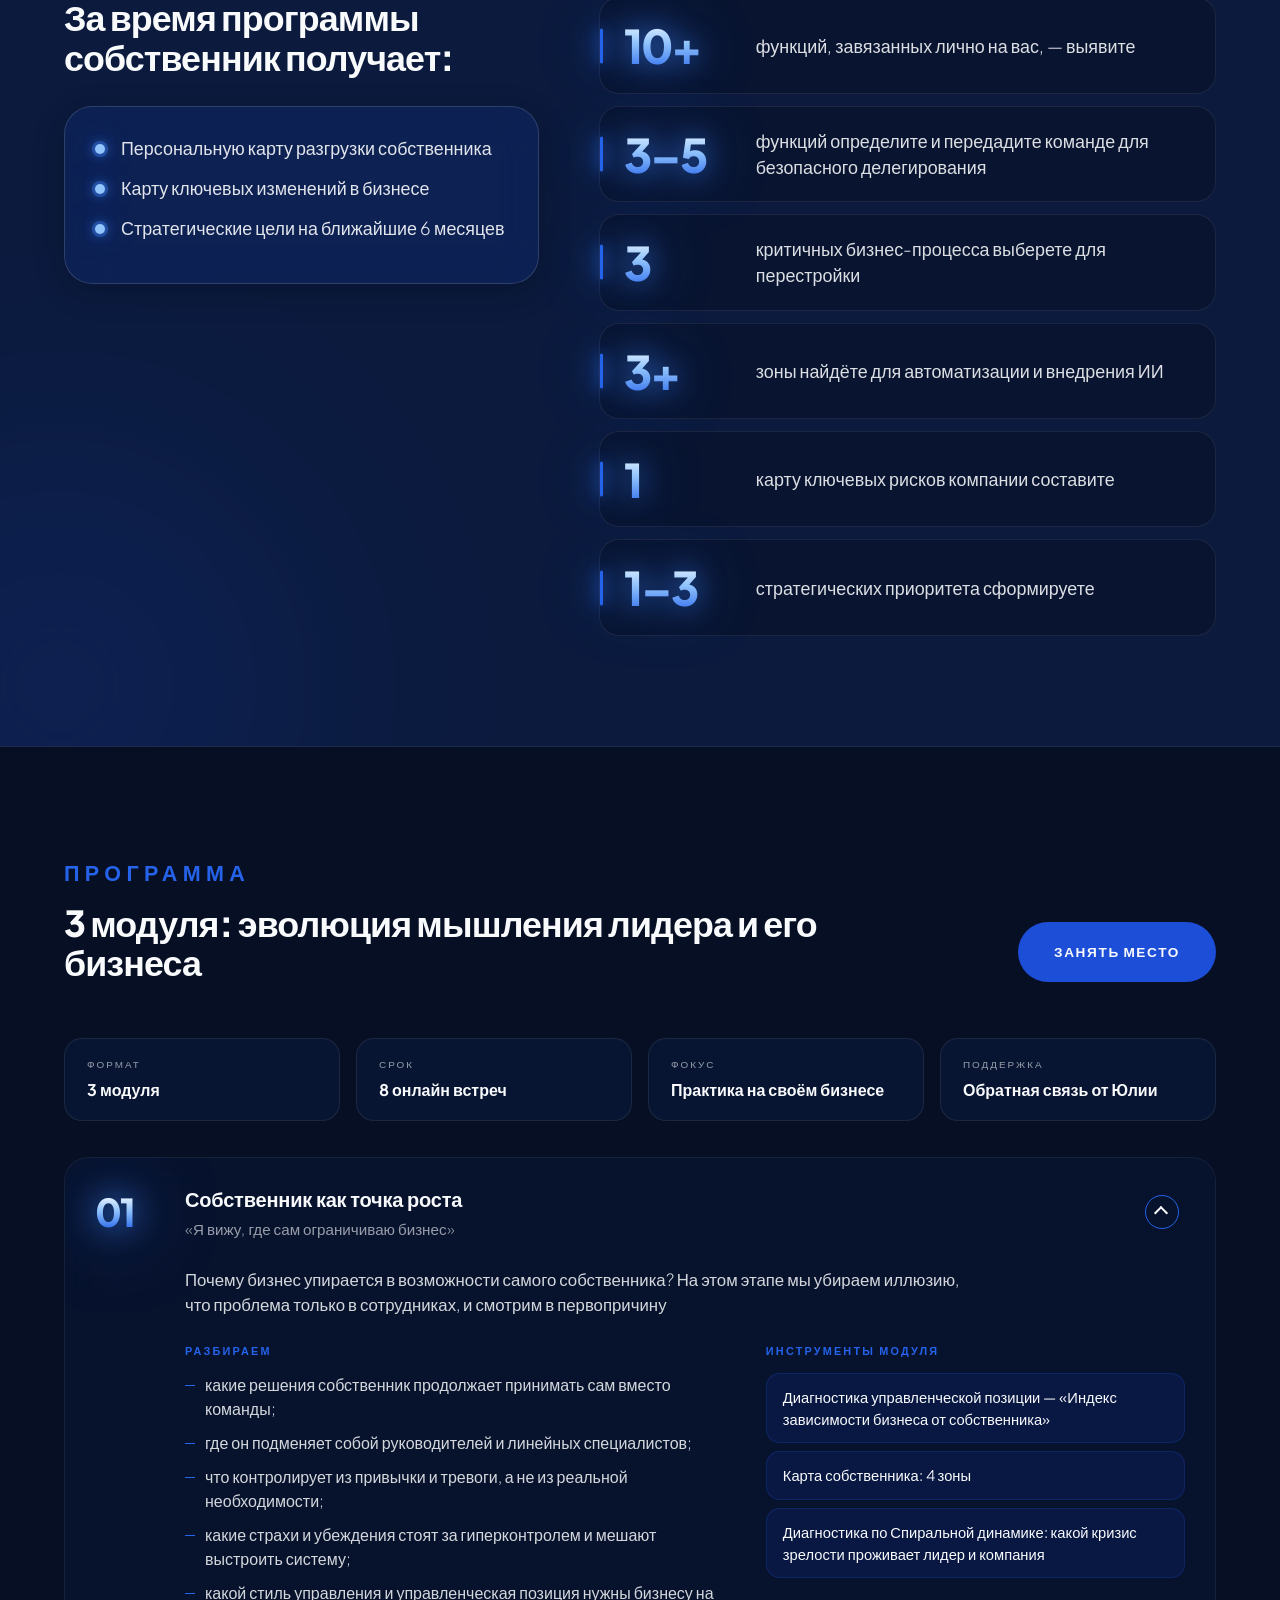
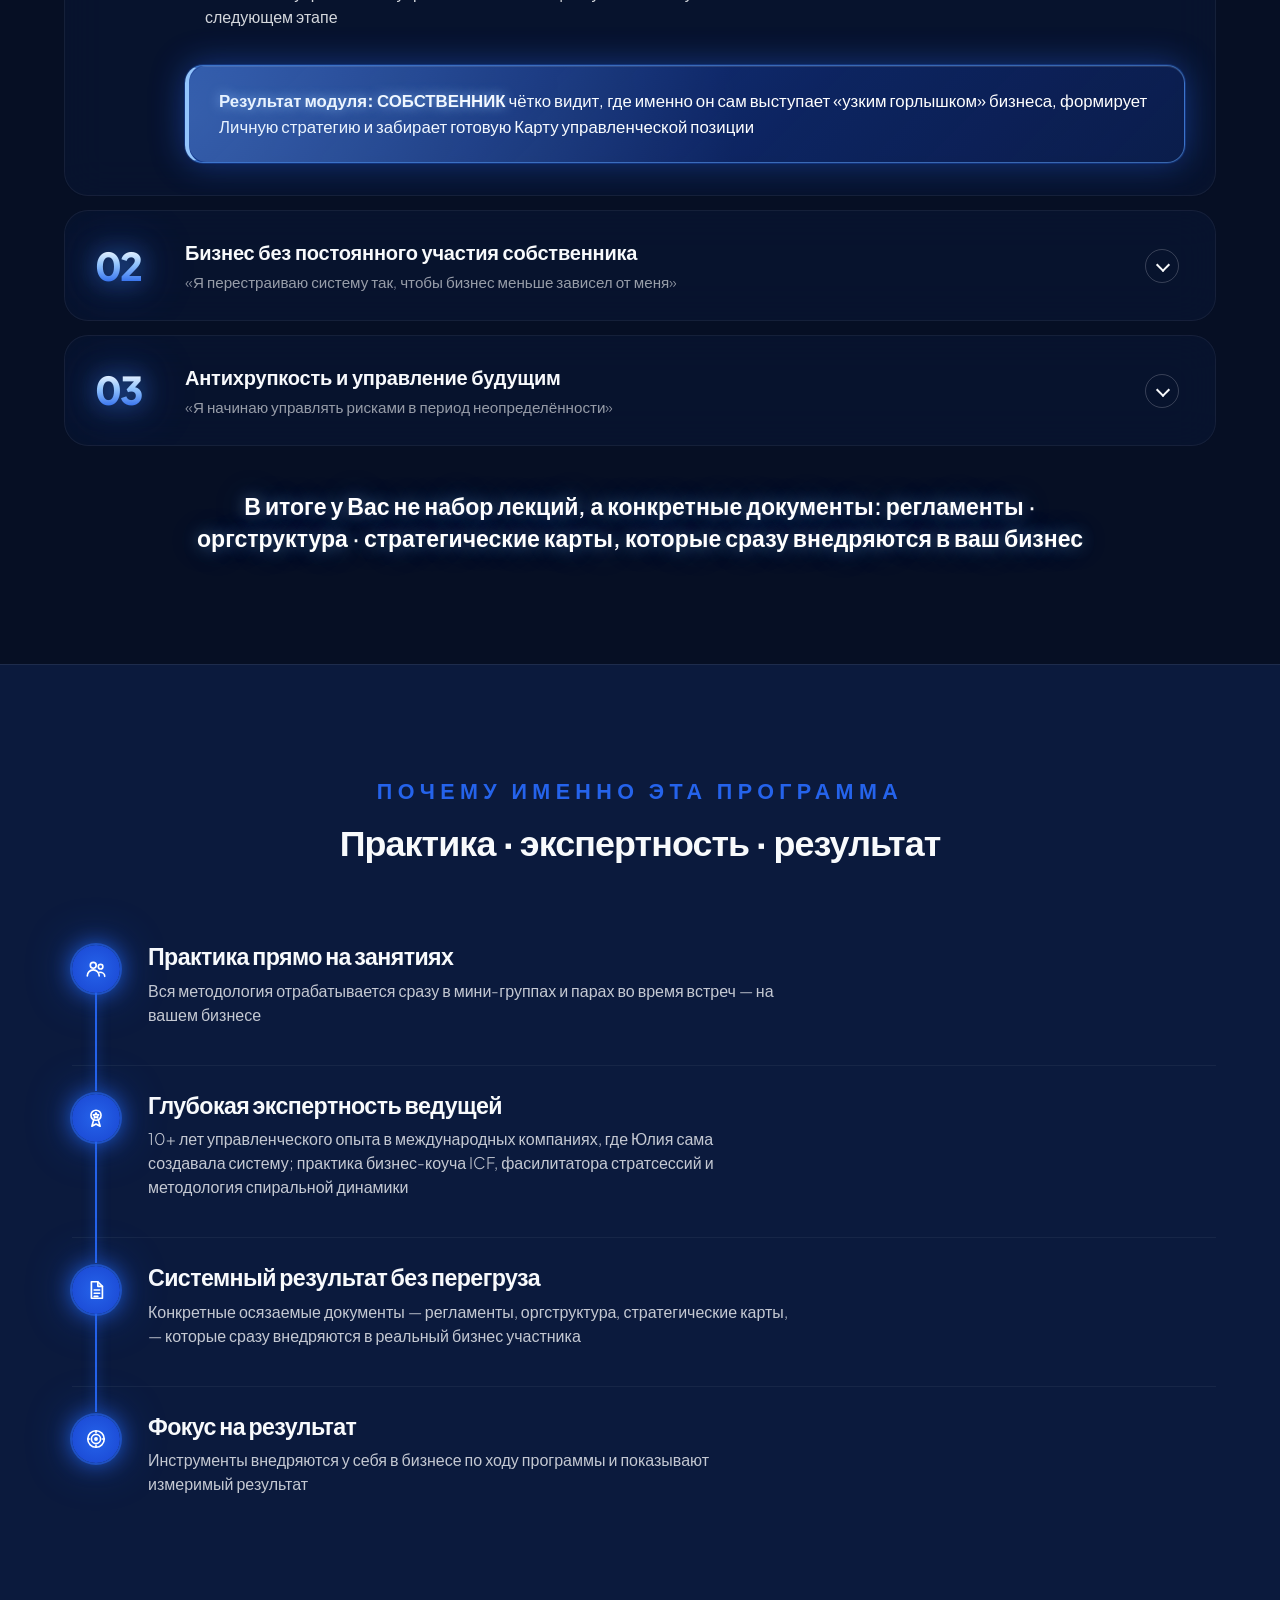
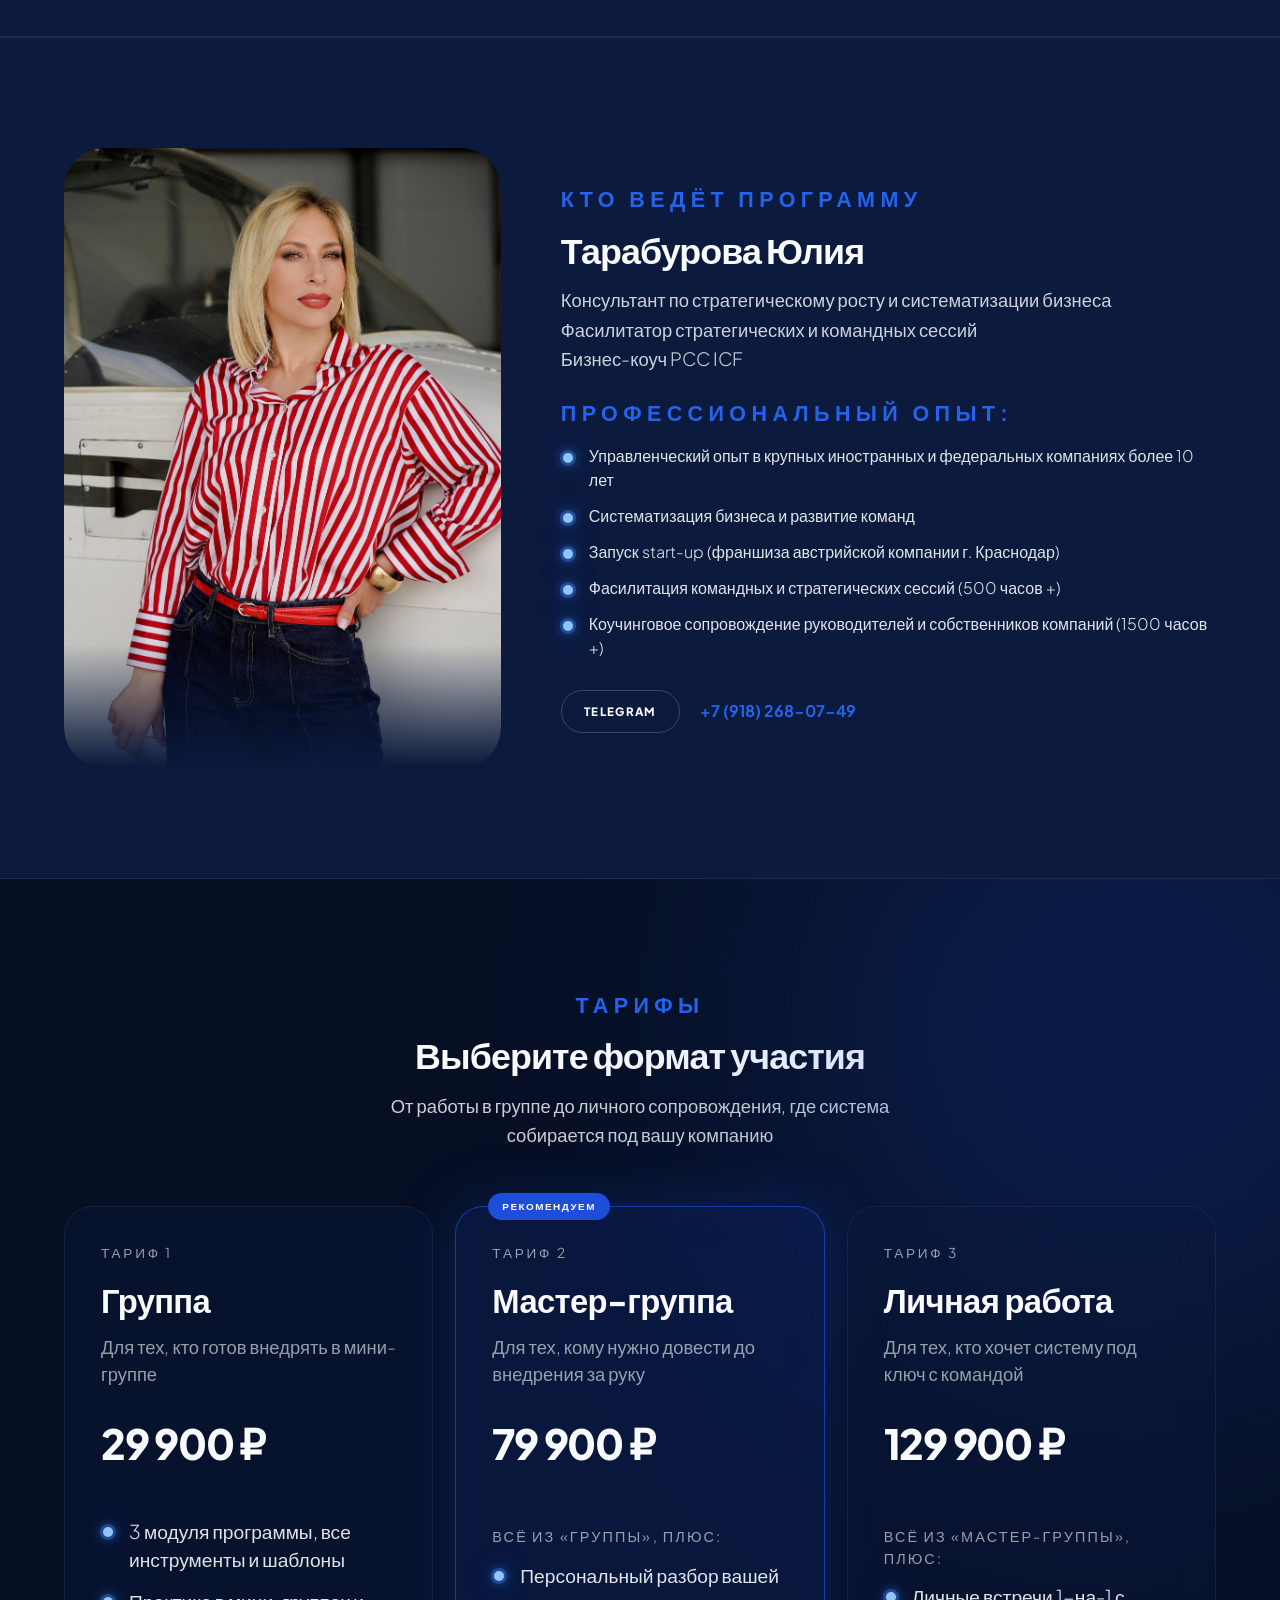
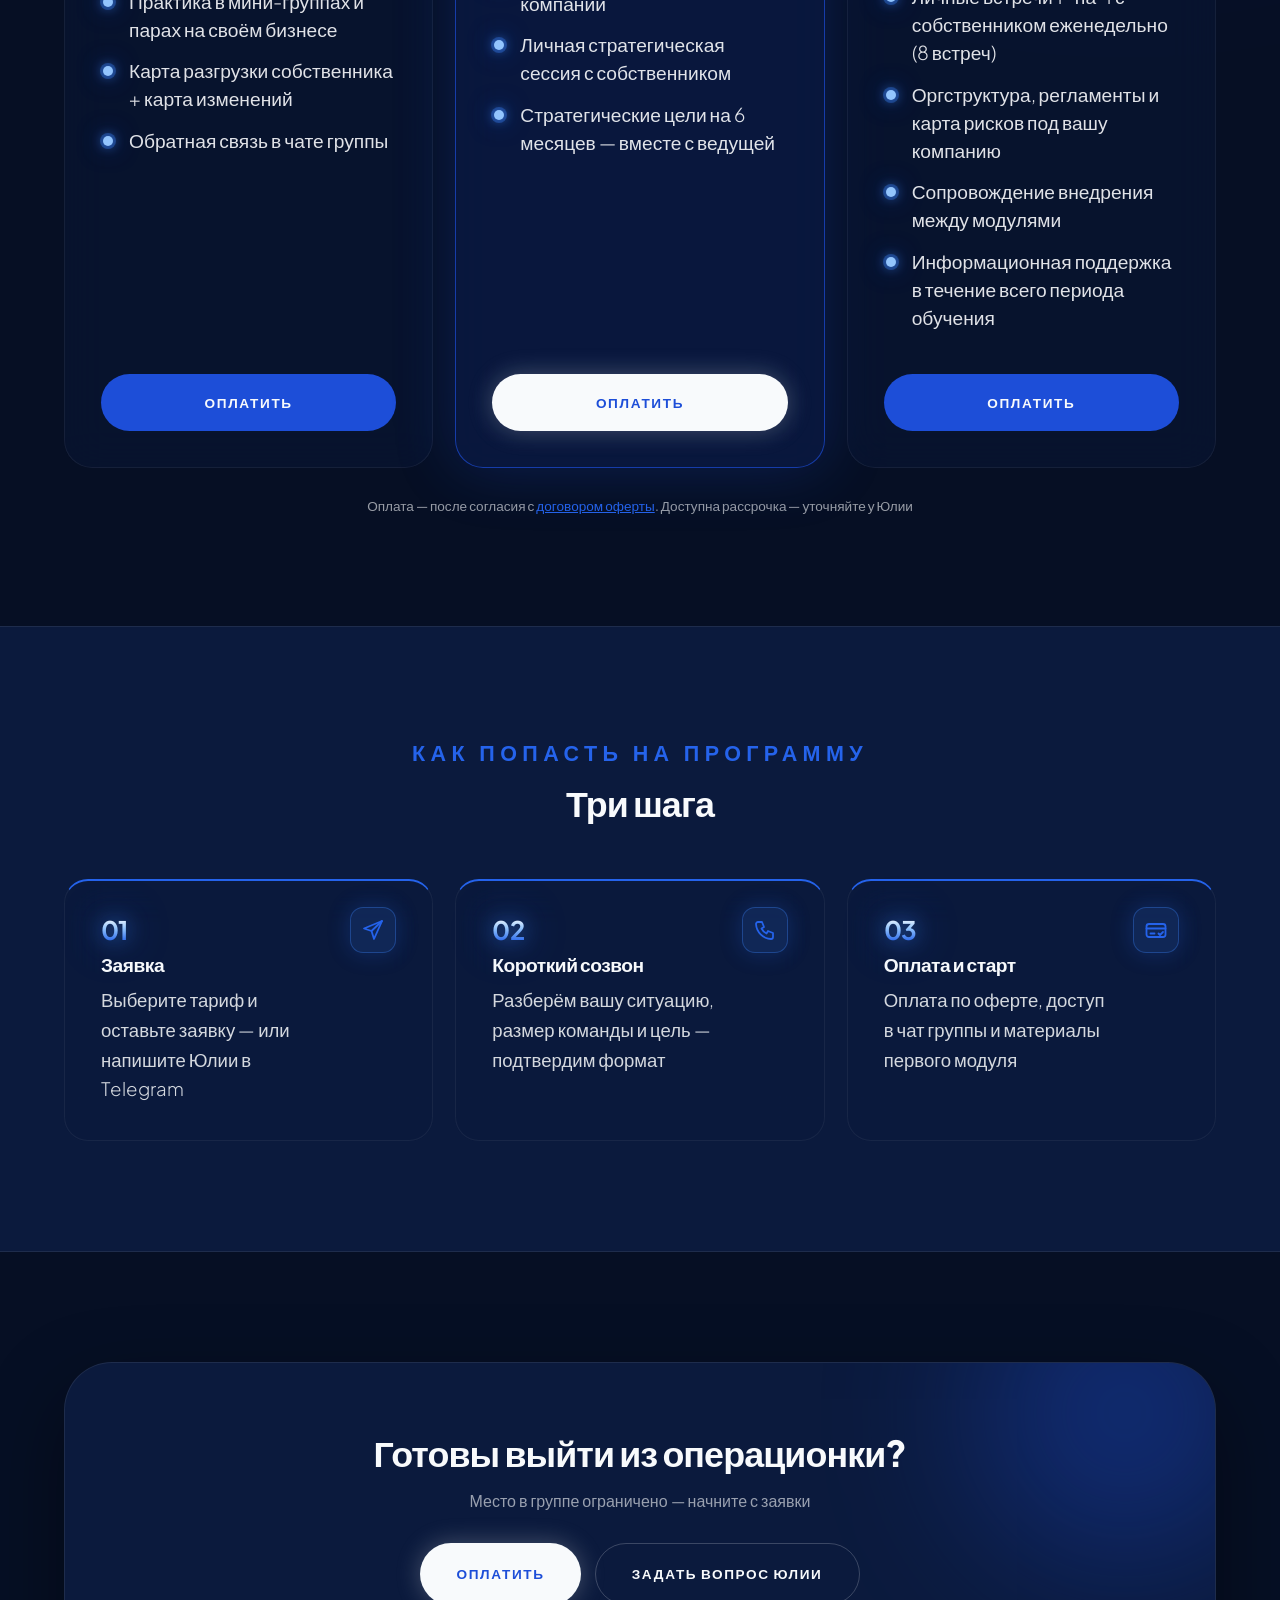
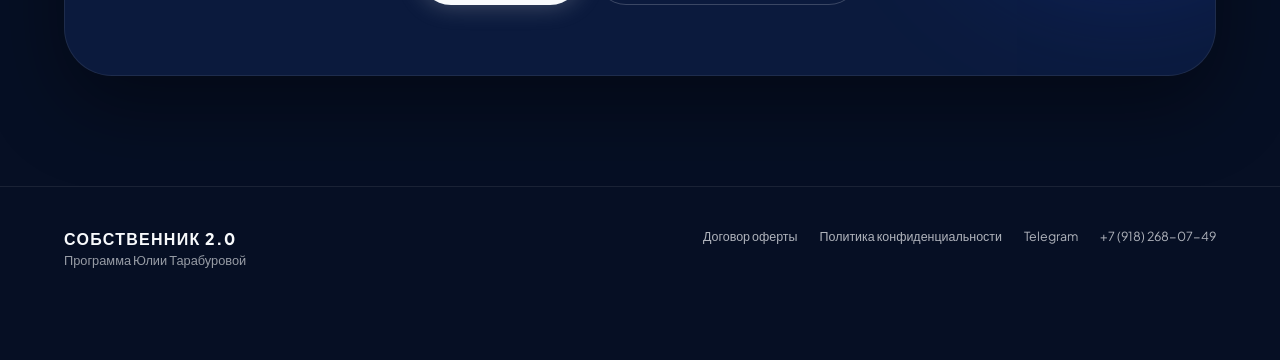
==== commit 3f3b6692: "photo transparent fix" ====
--- a/index.html
+++ b/index.html
@@ -59,7 +59,7 @@
     </div>
 
     <div class="hero__media">
-      <img src="assets/julia_cut.webp" alt="Юлия Тарабурова" class="hero__photo">
+      <img src="assets/julia_cut.webp?v=2" alt="Юлия Тарабурова" class="hero__photo">
       <div class="card card--speaker">
         <div class="card__eyebrow">Ведущая</div>
         <div class="card__title">Юлия Тарабурова</div>
--- a/assets/style.css
+++ b/assets/style.css
@@ -126,7 +126,7 @@
   .hero__grid { grid-template-columns: 1fr; }
   /* мобайл: чипы над фото, карточка под фото — ничего не перекрывает лицо */
   .hero__media { height: auto; margin: 20px 0 0; padding: 0; display: flex; flex-wrap: wrap; gap: 12px; justify-content: flex-start; align-items: stretch; }
-  .hero__photo { order: 2; width: auto; max-width: 86%; margin: 0 auto; height: auto; max-height: 440px;
+  .hero__photo { order: 2; width: auto; max-width: 86%; margin: 0 auto; height: auto; max-height: 440px; filter: none;
     -webkit-mask-image: linear-gradient(to bottom, #000 70%, transparent 98%); mask-image: linear-gradient(to bottom, #000 70%, transparent 98%); }
   .hero__media::before { inset: 20% 10% 0; }
   .chip { position: static; flex: 1 1 auto; }
